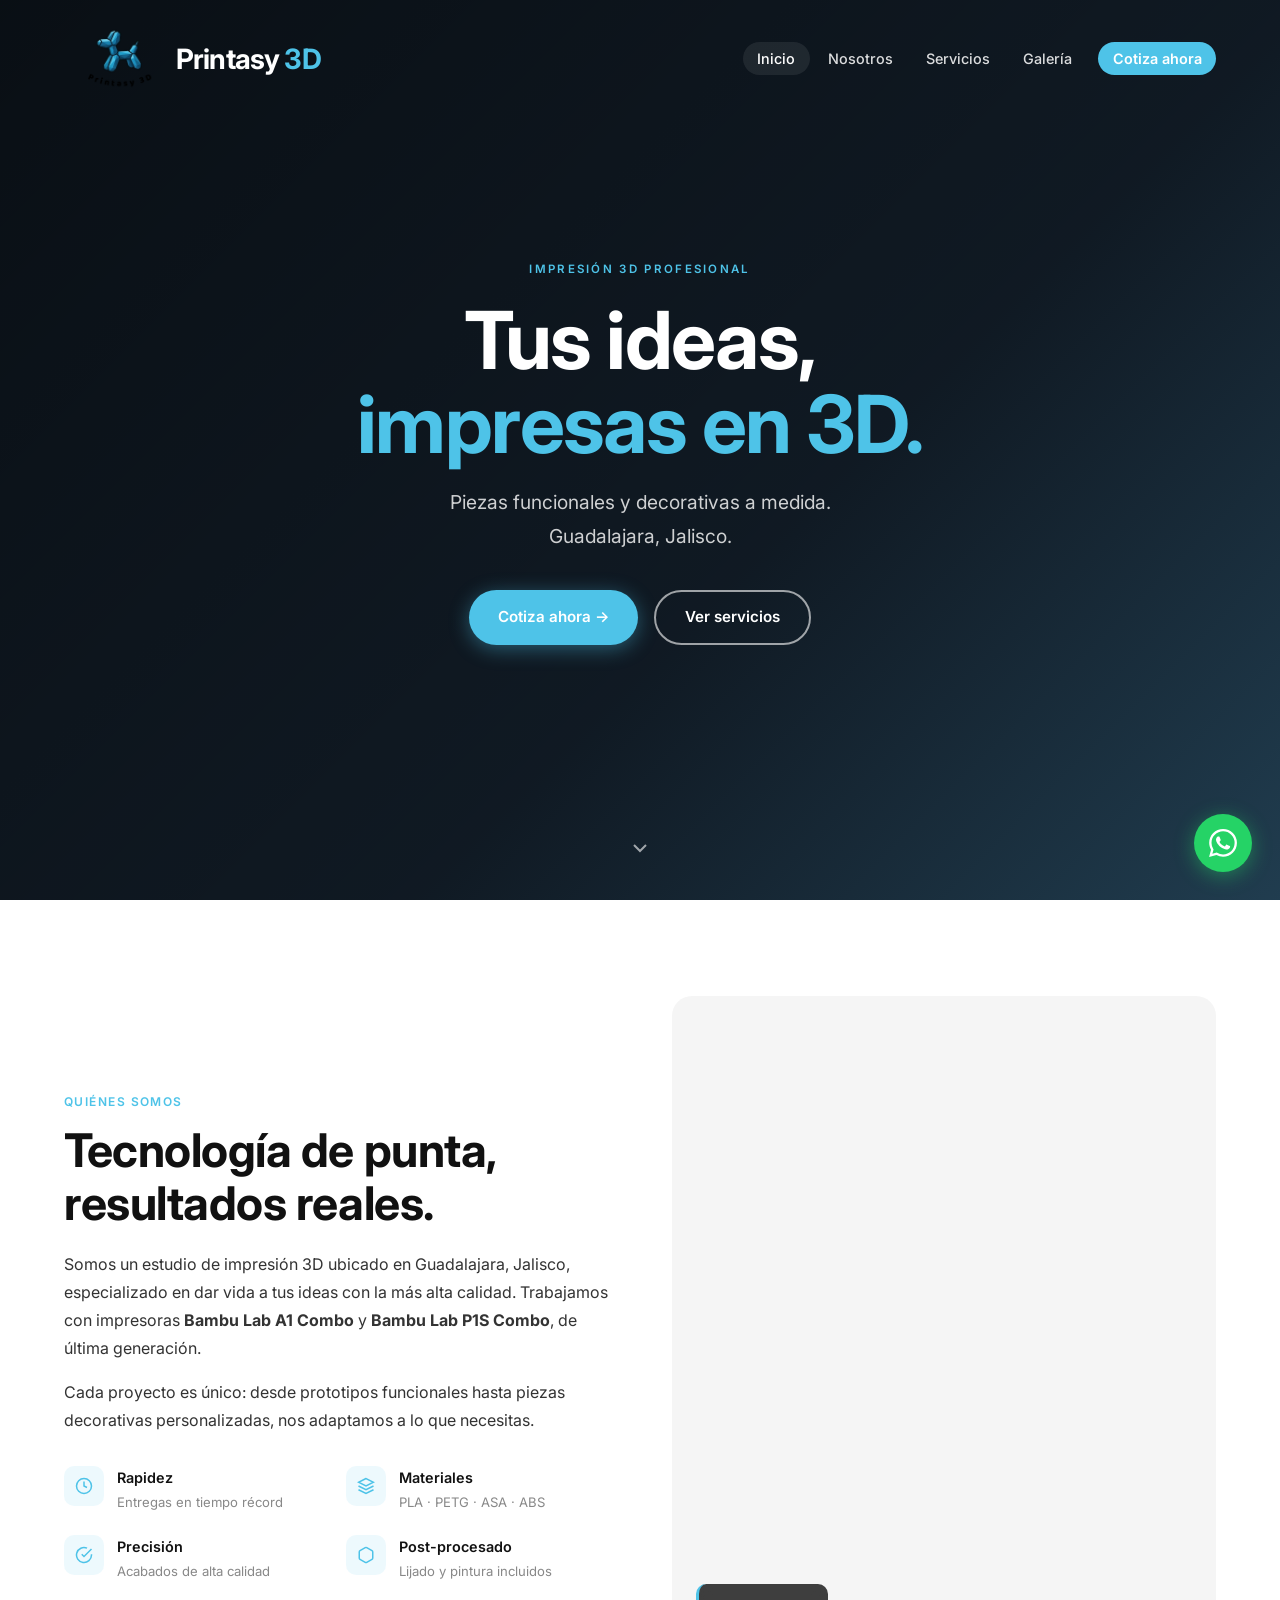
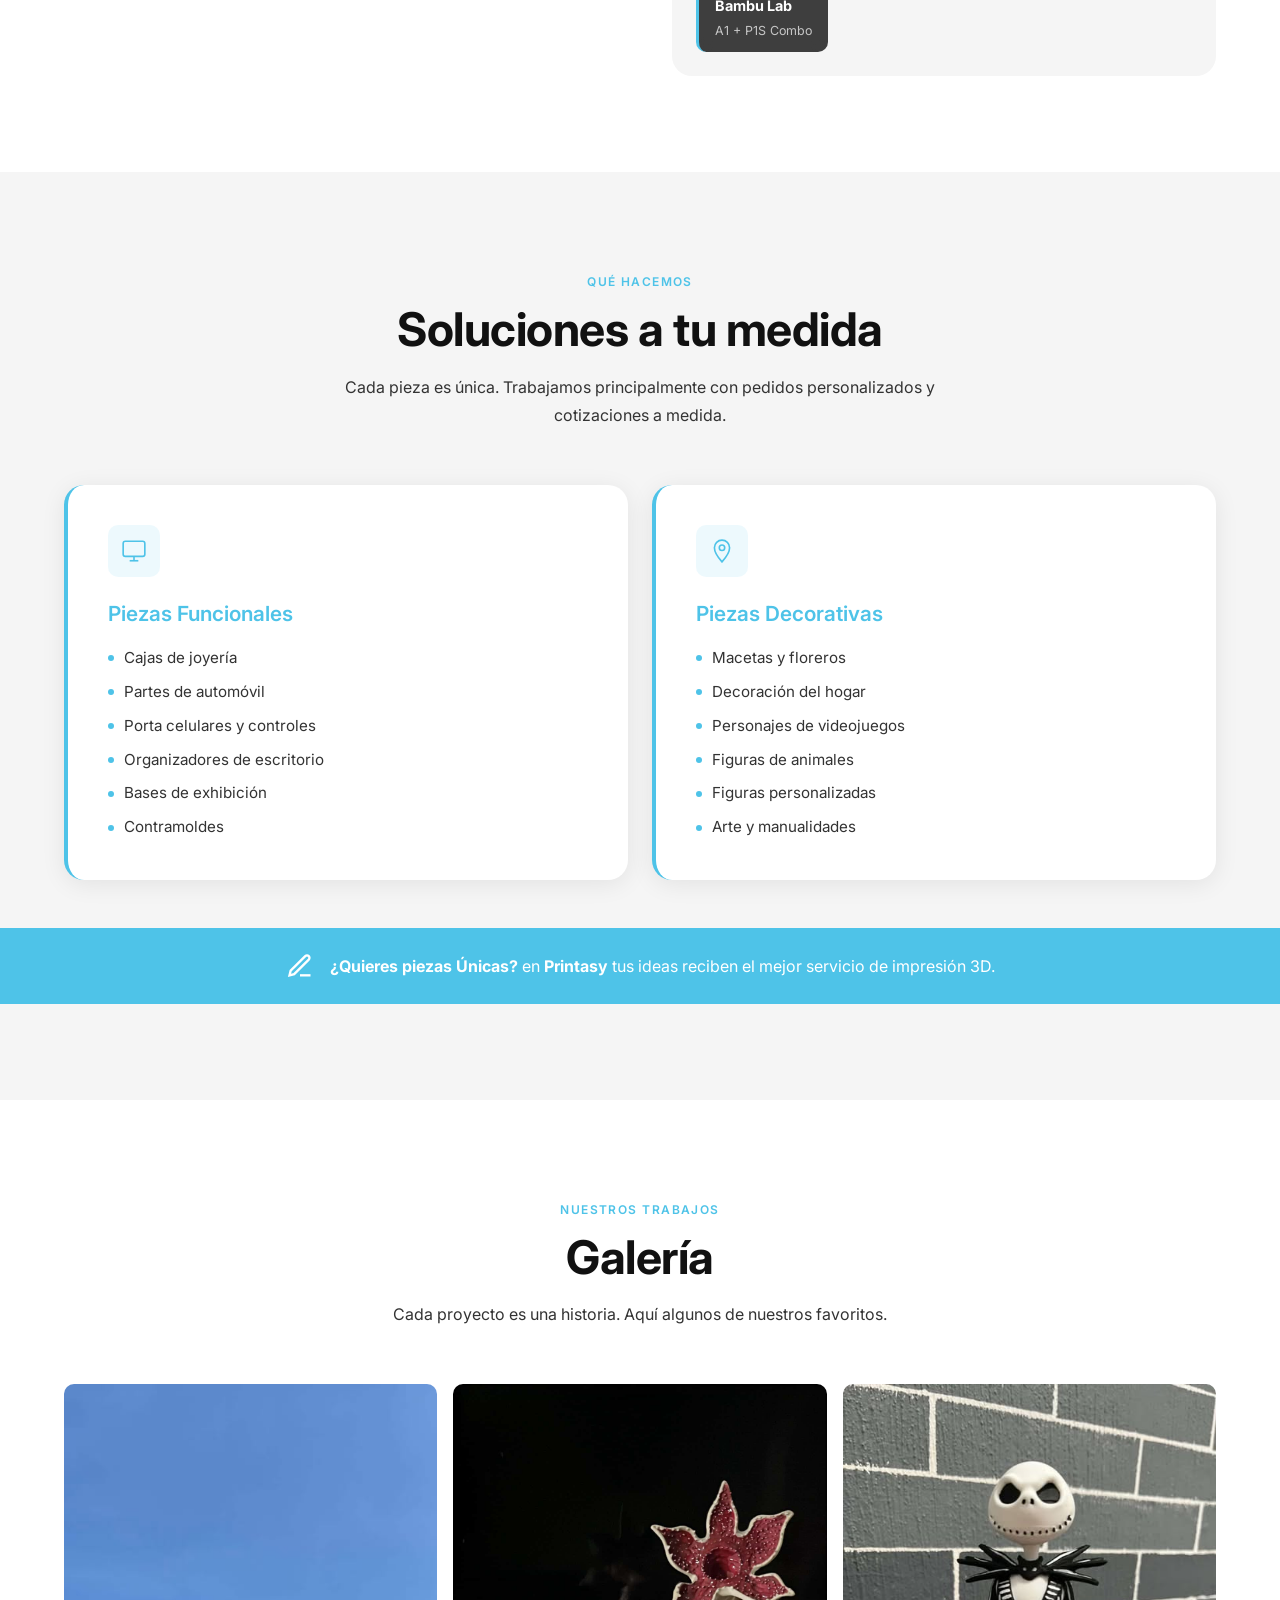
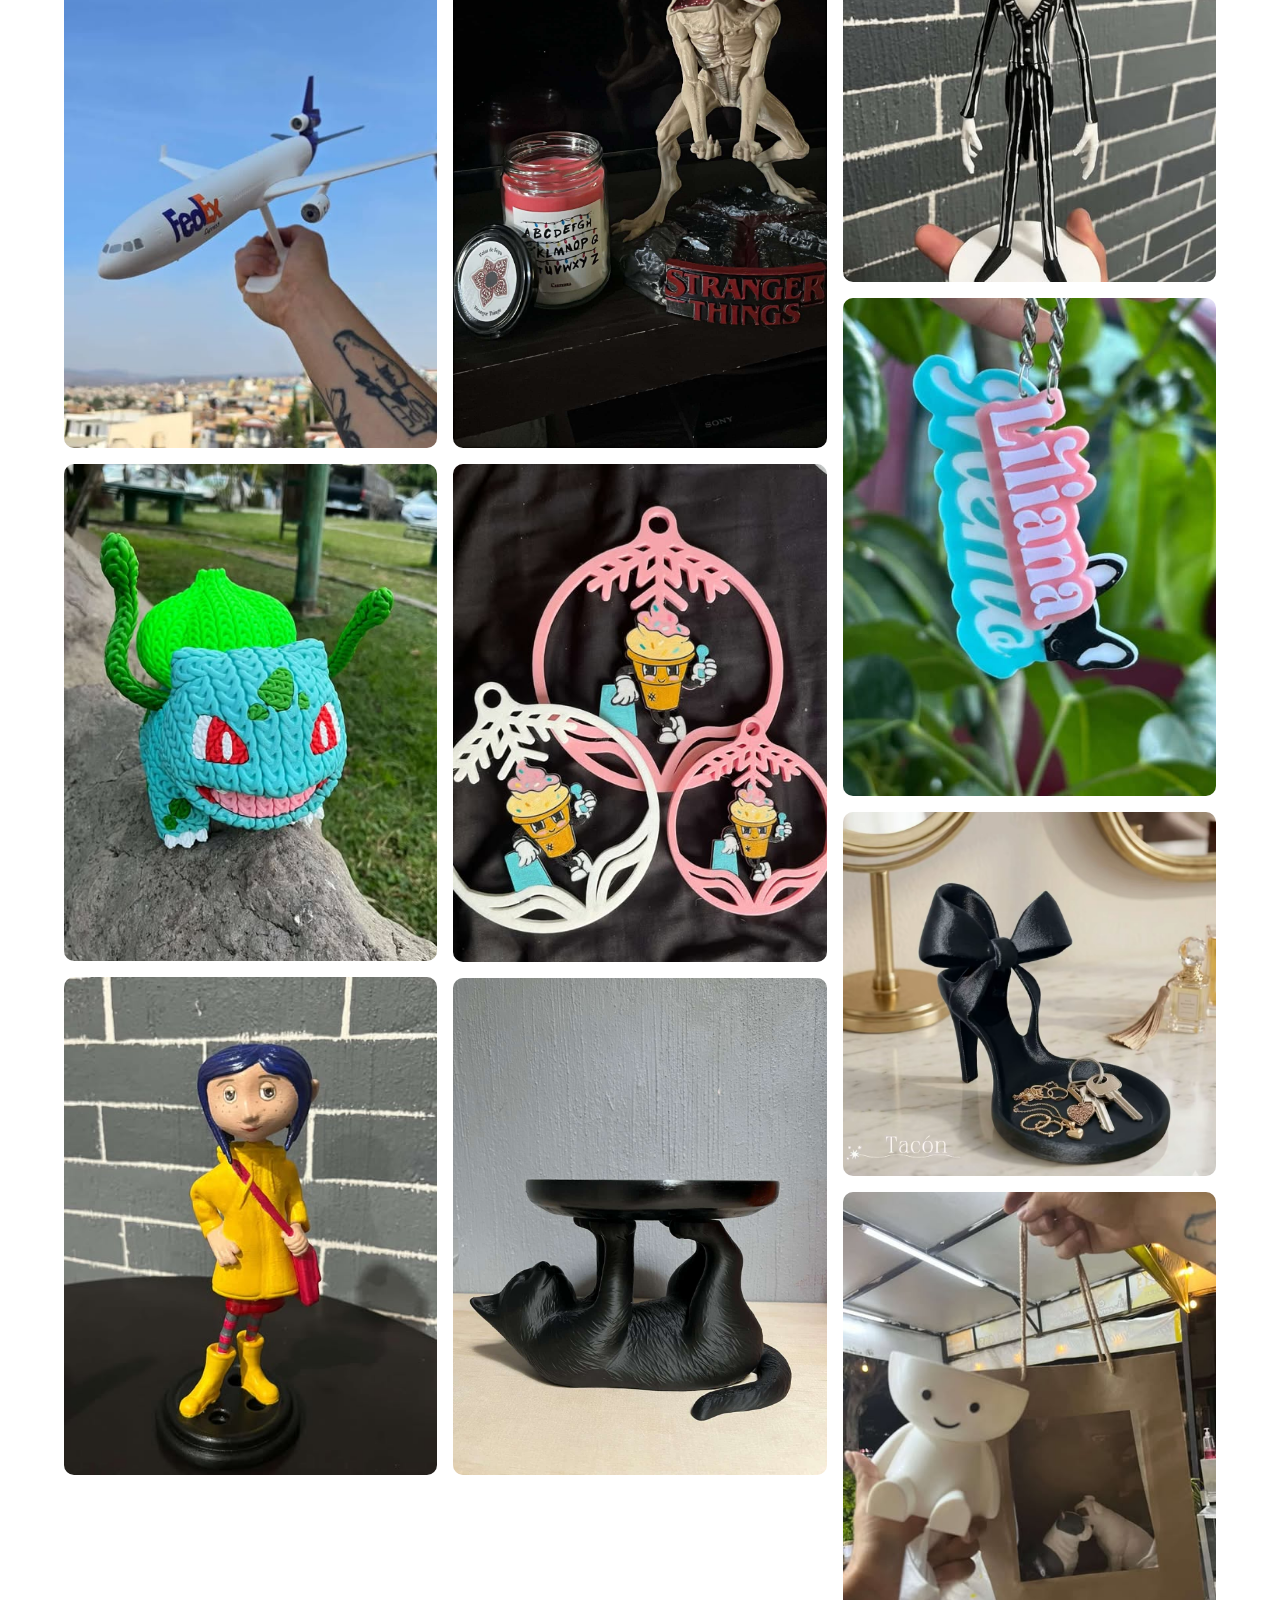
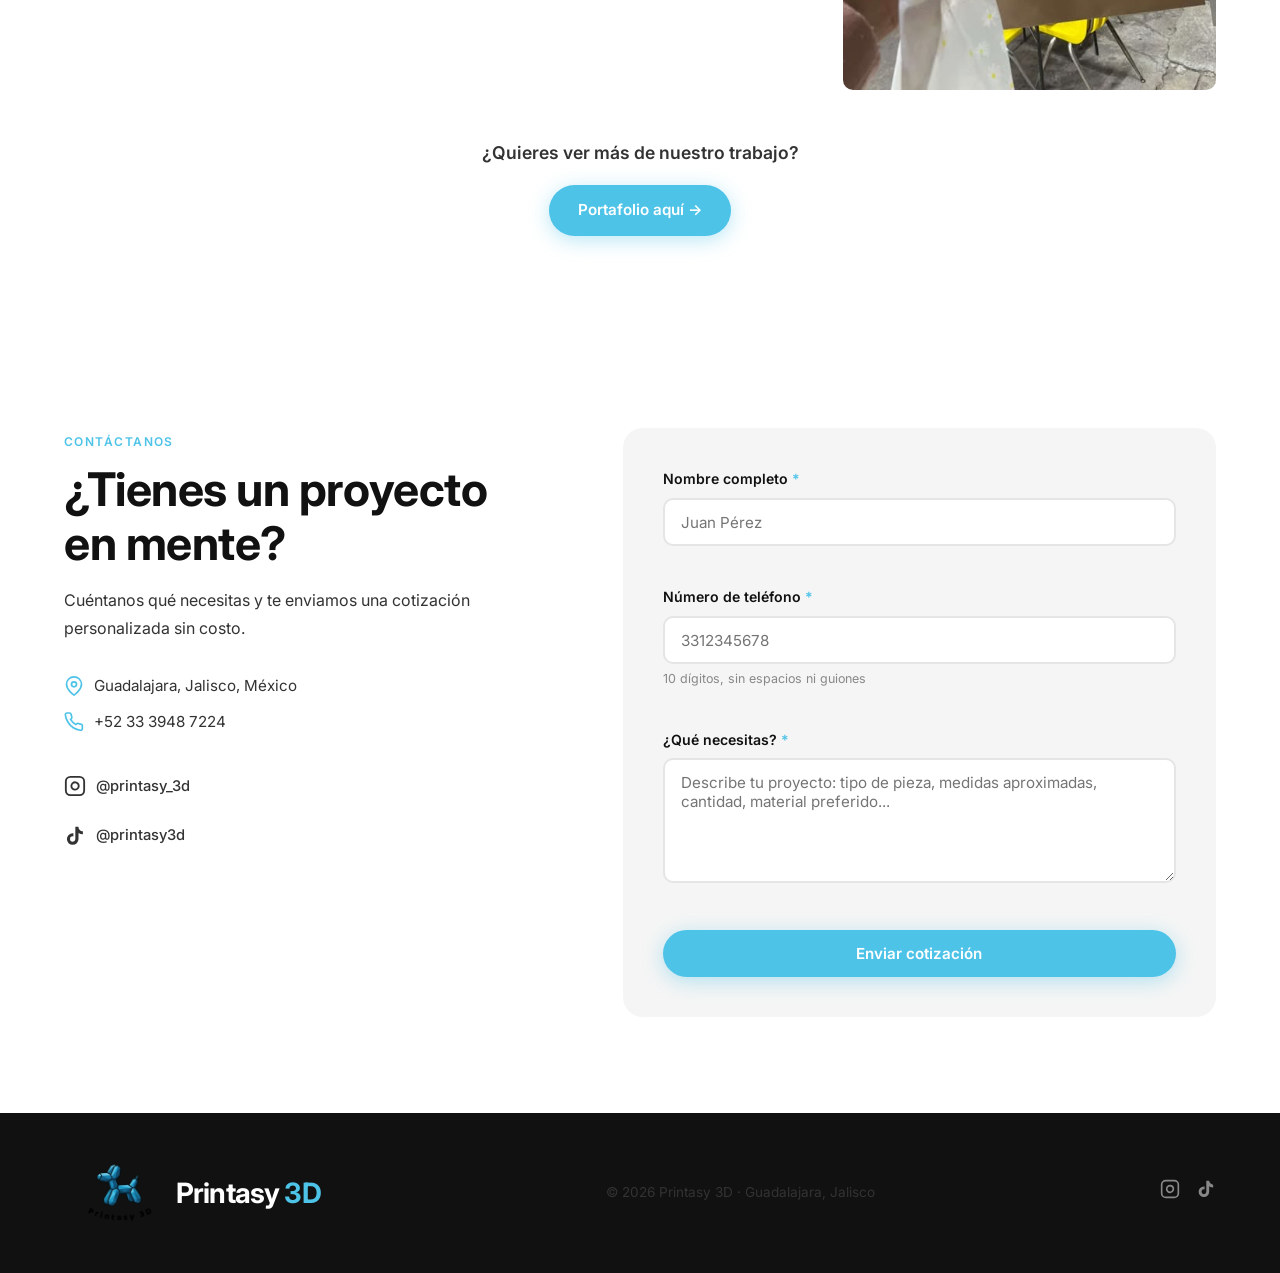
==== index.html @ 4a17cadf "favicon added" ====
<!DOCTYPE html>
<html lang="es">
<head>
  <meta charset="UTF-8">
  <meta name="viewport" content="width=device-width, initial-scale=1.0">
  <title>Printasy 3D | Impresión 3D en Guadalajara, Jalisco</title>
  <meta name="description" content="Servicio profesional de impresión 3D en Guadalajara, Jalisco. Piezas funcionales, decorativas y personalizadas. PLA, PETG, ASA, ABS. ¡Cotiza ahora!">
  <meta name="keywords" content="impresión 3D Guadalajara, impresoras 3D, PLA, PETG, piezas personalizadas, Jalisco, Bambu Lab">
  <meta name="robots" content="index, follow">
  <meta name="geo.region" content="MX-JAL">
  <meta name="geo.placename" content="Guadalajara, Jalisco">
  <link rel="icon" href="/images/faviconPrintasy.png" type="image/png">
  <link rel="canonical" href="https://www.printasy3d.com/">
  <link rel="alternate" hreflang="es-MX" href="https://www.printasy3d.com/">
  <meta property="og:title" content="Printasy 3D — Impresión 3D Guadalajara">
  <meta property="og:description" content="Servicio profesional de impresión 3D en Guadalajara. Piezas funcionales y decorativas a medida.">
  <meta property="og:type" content="website">
  <meta property="og:image" content="https://www.printasy3d.com/images/logoPrintasy.png">
  <meta property="og:image:width" content="512">
  <meta property="og:image:height" content="512">
  <meta property="og:url" content="https://www.printasy3d.com/">
  <meta property="og:locale" content="es_MX">
  <meta property="og:site_name" content="Printasy 3D">
  <meta name="twitter:card" content="summary_large_image">
  <meta name="twitter:title" content="Printasy 3D — Impresión 3D Guadalajara">
  <meta name="twitter:description" content="Servicio profesional de impresión 3D en Guadalajara. Piezas funcionales y decorativas a medida.">
  <meta name="twitter:image" content="https://www.printasy3d.com/images/logoPrintasy.png">
  <meta name="theme-color" content="#4ec3e8">
  <meta name="google-site-verification" content="0jd_Glk3VCKpg9y3BnyBruNtOGjsPo1f1Rxn95Z9E9U" />

  <link rel="preconnect" href="https://fonts.googleapis.com">
  <link rel="preconnect" href="https://fonts.gstatic.com" crossorigin>
  <link href="https://fonts.googleapis.com/css2?family=Inter:wght@400;600;700&display=swap" rel="stylesheet">

  <script src="https://cdn.jsdelivr.net/npm/@emailjs/browser@4/dist/email.min.js" defer></script>
  <link rel="stylesheet" href="css/styles.css">
</head>
<body>

  <!-- ===== NAVBAR ===== -->
  <nav class="navbar" id="navbar">
    <div class="nav-container">
      <a href="#inicio" class="nav-logo">
        <img src="images/logoPrintasy.png" alt="Printasy 3D" class="logo-img logo-brand">
        <span class="logo-fallback">Printasy<span class="logo-accent">&nbsp;3D</span></span>
      </a>
      <ul class="nav-links" id="navLinks">
        <li><a href="#inicio" class="nav-link">Inicio</a></li>
        <li><a href="#nosotros" class="nav-link">Nosotros</a></li>
        <li><a href="#servicios" class="nav-link">Servicios</a></li>
        <li><a href="#galeria" class="nav-link">Galería</a></li>
        <li><a href="#contacto" class="nav-link nav-cta">Cotiza ahora</a></li>
      </ul>
      <button class="hamburger" id="hamburger" aria-label="Abrir menú" aria-expanded="false">
        <span></span><span></span><span></span>
      </button>
    </div>
  </nav>
  <!-- Panel móvil fuera del nav para evitar el stacking context del backdrop-filter -->
  <div class="nav-mobile-panel" id="navMobilePanel">
    <button class="mobile-panel-close" id="mobilePanelClose" aria-label="Cerrar menú">
      <svg viewBox="0 0 24 24" fill="none" stroke="currentColor" stroke-width="2.5" width="26" height="26"><line x1="18" y1="6" x2="6" y2="18"/><line x1="6" y1="6" x2="18" y2="18"/></svg>
    </button>
    <ul>
      <li><a href="#inicio" class="nav-link">Inicio</a></li>
      <li><a href="#nosotros" class="nav-link">Nosotros</a></li>
      <li><a href="#servicios" class="nav-link">Servicios</a></li>
      <li><a href="#galeria" class="nav-link">Galería</a></li>
      <li><a href="#contacto" class="nav-link nav-cta">Cotiza ahora</a></li>
    </ul>
  </div>

  <!-- ===== HERO ===== -->
  <section id="inicio" class="hero">
    <div class="hero-bg">
      <video class="hero-video hero-video--desktop" src="images/background.mp4" autoplay muted loop playsinline preload="metadata"></video>
      <video class="hero-video hero-video--mobile" src="images/Celular.mp4" autoplay muted loop playsinline preload="metadata"></video>
    </div>
    <div class="hero-overlay"></div>
    <div class="hero-content">
      <span class="hero-label">Impresión 3D Profesional</span>
      <h1 class="hero-title">
        <span class="hero-line">Tus ideas,</span>
        <span class="hero-line hero-accent">impresas en 3D.</span>
      </h1>
      <p class="hero-subtitle">Piezas funcionales y decorativas a medida.<br>Guadalajara, Jalisco.</p>
      <div class="hero-actions">
        <a href="#contacto" class="btn btn-primary">Cotiza ahora →</a>
        <a href="#servicios" class="btn btn-outline">Ver servicios</a>
      </div>
    </div>
    <a href="#nosotros" class="hero-scroll" aria-label="Desplazar hacia abajo">
      <svg width="24" height="24" viewBox="0 0 24 24" fill="none" stroke="currentColor" stroke-width="2"><polyline points="6 9 12 15 18 9"></polyline></svg>
    </a>
  </section>

  <!-- ===== NOSOTROS ===== -->
  <section id="nosotros" class="about section">
    <div class="container">
      <div class="about-grid">
        <div class="about-text animate-on-scroll" data-direction="left">
          <span class="section-label">Quiénes somos</span>
          <h2>Tecnología de punta,<br>resultados reales.</h2>
          <p>Somos un estudio de impresión 3D ubicado en Guadalajara, Jalisco, especializado en dar vida a tus ideas con la más alta calidad. Trabajamos con impresoras <strong>Bambu Lab A1 Combo</strong> y <strong>Bambu Lab P1S Combo</strong>, de última generación.</p>
          <p>Cada proyecto es único: desde prototipos funcionales hasta piezas decorativas personalizadas, nos adaptamos a lo que necesitas.</p>
          <div class="about-features">
            <div class="feature-item animate-on-scroll" data-delay="100">
              <div class="feature-icon">
                <svg viewBox="0 0 24 24" fill="none" stroke="currentColor" stroke-width="2"><circle cx="12" cy="12" r="10"/><polyline points="12 6 12 12 16 14"/></svg>
              </div>
              <div>
                <strong>Rapidez</strong>
                <span>Entregas en tiempo récord</span>
              </div>
            </div>
            <div class="feature-item animate-on-scroll" data-delay="200">
              <div class="feature-icon">
                <svg viewBox="0 0 24 24" fill="none" stroke="currentColor" stroke-width="2"><path d="M12 2L2 7l10 5 10-5-10-5z"/><path d="M2 17l10 5 10-5"/><path d="M2 12l10 5 10-5"/></svg>
              </div>
              <div>
                <strong>Materiales</strong>
                <span>PLA · PETG · ASA · ABS</span>
              </div>
            </div>
            <div class="feature-item animate-on-scroll" data-delay="300">
              <div class="feature-icon">
                <svg viewBox="0 0 24 24" fill="none" stroke="currentColor" stroke-width="2"><path d="M22 11.08V12a10 10 0 1 1-5.93-9.14"/><polyline points="22 4 12 14.01 9 11.01"/></svg>
              </div>
              <div>
                <strong>Precisión</strong>
                <span>Acabados de alta calidad</span>
              </div>
            </div>
            <div class="feature-item animate-on-scroll" data-delay="400">
              <div class="feature-icon">
                <svg viewBox="0 0 24 24" fill="none" stroke="currentColor" stroke-width="2"><path d="M21 16V8a2 2 0 0 0-1-1.73l-7-4a2 2 0 0 0-2 0l-7 4A2 2 0 0 0 3 8v8a2 2 0 0 0 1 1.73l7 4a2 2 0 0 0 2 0l7-4A2 2 0 0 0 21 16z"/></svg>
              </div>
              <div>
                <strong>Post-procesado</strong>
                <span>Lijado y pintura incluidos</span>
              </div>
            </div>
          </div>
        </div>
        <div class="about-image animate-on-scroll" data-direction="right">
          <div class="about-img-wrapper">
            <video src="images/filamento.mp4" autoplay muted loop playsinline style="width:100%;height:100%;object-fit:cover;border-radius:inherit;display:block;"></video>
            <div class="about-img-badge">
              <strong>Bambu Lab</strong>
              <span>A1 + P1S Combo</span>
            </div>
          </div>
        </div>
      </div>
    </div>
  </section>

  <!-- ===== SERVICIOS ===== -->
  <section id="servicios" class="services section">
    <div class="container">
      <div class="section-header animate-on-scroll">
        <span class="section-label">Qué hacemos</span>
        <h2>Soluciones a tu medida</h2>
        <p>Cada pieza es única. Trabajamos principalmente con pedidos personalizados y cotizaciones a medida.</p>
      </div>
      <div class="services-grid">
        <div class="service-card animate-on-scroll" data-delay="0">
          <div class="service-card-icon">
            <svg viewBox="0 0 24 24" fill="none" stroke="currentColor" stroke-width="1.5"><rect x="2" y="3" width="20" height="14" rx="2"/><path d="M8 21h8"/><path d="M12 17v4"/></svg>
          </div>
          <h3>Piezas Funcionales</h3>
          <ul class="service-list">
            <li>Cajas de joyería</li>
            <li>Partes de automóvil</li>
            <li>Porta celulares y controles</li>
            <li>Organizadores de escritorio</li>
            <li>Bases de exhibición</li>
            <li>Contramoldes</li>
          </ul>
        </div>
        <div class="service-card animate-on-scroll" data-delay="150">
          <div class="service-card-icon">
            <svg viewBox="0 0 24 24" fill="none" stroke="currentColor" stroke-width="1.5"><path d="M12 2a7 7 0 0 1 7 7c0 5.25-7 13-7 13S5 14.25 5 9a7 7 0 0 1 7-7z"/><circle cx="12" cy="9" r="2.5"/></svg>
          </div>
          <h3>Piezas Decorativas</h3>
          <ul class="service-list">
            <li>Macetas y floreros</li>
            <li>Decoración del hogar</li>
            <li>Personajes de videojuegos</li>
            <li>Figuras de animales</li>
            <li>Figuras personalizadas</li>
            <li>Arte y manualidades</li>
          </ul>
        </div>
      </div>
    </div>
    <div class="services-banner animate-on-scroll">
      <div class="container">
        <svg viewBox="0 0 24 24" fill="none" stroke="currentColor" stroke-width="2" width="28" height="28"><path d="M12 20h9"/><path d="M16.5 3.5a2.121 2.121 0 0 1 3 3L7 19l-4 1 1-4L16.5 3.5z"/></svg>
        <p><strong>¿Quieres piezas Únicas?</strong> en <strong>Printasy </strong>tus ideas reciben el mejor servicio de impresión 3D.</p>
      </div>
    </div>
  </section>

  <!-- ===== GALERÍA ===== -->
  <section id="galeria" class="gallery section">
    <div class="container">
      <div class="section-header animate-on-scroll">
        <span class="section-label">Nuestros trabajos</span>
        <h2>Galería</h2>
        <p>Cada proyecto es una historia. Aquí algunos de nuestros favoritos.</p>
      </div>
      <div class="gallery-grid">
        <figure class="gallery-item animate-on-scroll" data-delay="0" data-label="Avión decorativo">
          <img src="images/avion.jpg" alt="Avión decorativo impreso en 3D" loading="lazy" onerror="this.parentElement.classList.add('img-placeholder')">
          <div class="gallery-overlay"><span>Avión decorativo</span></div>
        </figure>
        <figure class="gallery-item animate-on-scroll" data-delay="100" data-label="Bulbasaur coleccionable">
          <img src="images/bulbasaur.jpg" alt="Bulbasaur coleccionable impreso en 3D" loading="lazy" onerror="this.parentElement.classList.add('img-placeholder')">
          <div class="gallery-overlay"><span>Bulbasaur coleccionable</span></div>
        </figure>
        <figure class="gallery-item animate-on-scroll" data-delay="200" data-label="Coraline figura">
          <img src="images/coraline.jpg" alt="Figura de Coraline impresa en 3D" loading="lazy" onerror="this.parentElement.classList.add('img-placeholder')">
          <div class="gallery-overlay"><span>Coraline figura</span></div>
        </figure>
        <figure class="gallery-item animate-on-scroll" data-delay="300" data-label="Demogorgon figura">
          <img src="images/demogorgon.jpg" alt="Demogorgon impreso en 3D" loading="lazy" onerror="this.parentElement.classList.add('img-placeholder')">
          <div class="gallery-overlay"><span>Demogorgon figura</span></div>
        </figure>
        <figure class="gallery-item animate-on-scroll" data-delay="400" data-label="Esferas decorativas">
          <img src="images/esferas.jpg" alt="Esferas decorativas impresas en 3D" loading="lazy" onerror="this.parentElement.classList.add('img-placeholder')">
          <div class="gallery-overlay"><span>Esferas decorativas</span></div>
        </figure>
        <figure class="gallery-item animate-on-scroll" data-delay="500" data-label="Gato decorativo">
          <img src="images/gato.jpg" alt="Gato decorativo impreso en 3D" loading="lazy" onerror="this.parentElement.classList.add('img-placeholder')">
          <div class="gallery-overlay"><span>Gato decorativo</span></div>
        </figure>
        <figure class="gallery-item animate-on-scroll" data-delay="600" data-label="Jack Skellington">
          <img src="images/jack.jpg" alt="Jack Skellington impreso en 3D" loading="lazy" onerror="this.parentElement.classList.add('img-placeholder')">
          <div class="gallery-overlay"><span>Jack Skellington</span></div>
        </figure>
        <figure class="gallery-item animate-on-scroll" data-delay="700" data-label="Llaveros personalizados">
          <img src="images/llaveros.jpg" alt="Llaveros personalizados impresos en 3D" loading="lazy" onerror="this.parentElement.classList.add('img-placeholder')">
          <div class="gallery-overlay"><span>Llaveros personalizados</span></div>
        </figure>
        <figure class="gallery-item animate-on-scroll" data-delay="800" data-label="Tacón de moda">
          <img src="images/tacon.png" alt="Tacón impreso en 3D" loading="lazy" onerror="this.parentElement.classList.add('img-placeholder')">
          <div class="gallery-overlay"><span>Tacón de moda</span></div>
        </figure>
        <figure class="gallery-item animate-on-scroll" data-delay="900" data-label="Entrega personalizada">
          <img src="images/entrega.jpg" alt="Entrega de pieza personalizada" loading="lazy" onerror="this.parentElement.classList.add('img-placeholder')">
          <div class="gallery-overlay"><span>Entrega personalizada</span></div>
        </figure>
      </div>
      <div class="gallery-cta animate-on-scroll">
        <p class="gallery-cta-text">¿Quieres ver más de nuestro trabajo?</p>
        <a href="portfolio.html" class="btn btn-primary">Portafolio aquí →</a>
      </div>
    </div>
  </section>

  <!-- ===== LIGHTBOX ===== -->
  <div class="lightbox" id="lightbox" role="dialog" aria-modal="true" aria-label="Imagen ampliada">
    <button class="lightbox-close" id="lightboxClose" aria-label="Cerrar">
      <svg viewBox="0 0 24 24" fill="none" stroke="currentColor" stroke-width="2" width="28" height="28"><line x1="18" y1="6" x2="6" y2="18"/><line x1="6" y1="6" x2="18" y2="18"/></svg>
    </button>
    <img src="" alt="" id="lightboxImg" class="lightbox-img">
    <p class="lightbox-caption" id="lightboxCaption"></p>
  </div>

  <!-- ===== CONTACTO ===== -->
  <section id="contacto" class="contact section">
    <div class="container">
      <div class="contact-grid">
        <div class="contact-info animate-on-scroll" data-direction="left">
          <span class="section-label">Contáctanos</span>
          <h2>¿Tienes un proyecto<br>en mente?</h2>
          <p>Cuéntanos qué necesitas y te enviamos una cotización personalizada sin costo.</p>
          <div class="contact-details">
            <div class="contact-item">
              <svg viewBox="0 0 24 24" fill="none" stroke="currentColor" stroke-width="2" width="20" height="20"><path d="M21 10c0 7-9 13-9 13s-9-6-9-13a9 9 0 0 1 18 0z"/><circle cx="12" cy="10" r="3"/></svg>
              <span>Guadalajara, Jalisco, México</span>
            </div>
            <div class="contact-item">
              <svg viewBox="0 0 24 24" fill="none" stroke="currentColor" stroke-width="2" width="20" height="20"><path d="M22 16.92v3a2 2 0 0 1-2.18 2 19.79 19.79 0 0 1-8.63-3.07A19.5 19.5 0 0 1 4.69 12 19.79 19.79 0 0 1 1.61 3.41 2 2 0 0 1 3.6 1.22h3a2 2 0 0 1 2 1.72c.127.96.361 1.903.7 2.81a2 2 0 0 1-.45 2.11L7.91 8.8a16 16 0 0 0 6.29 6.29l.96-.87a2 2 0 0 1 2.11-.45c.907.339 1.85.573 2.81.7A2 2 0 0 1 22 16.92z"/></svg>
              <a href="https://wa.me/523339487224" target="_blank" rel="noopener">+52 33 3948 7224</a>
            </div>
          </div>
          <div class="social-links">
            <a href="https://instagram.com/printasy_3d" target="_blank" rel="noopener" class="social-link" aria-label="Instagram">
              <svg viewBox="0 0 24 24" fill="none" stroke="currentColor" stroke-width="2" width="22" height="22"><rect x="2" y="2" width="20" height="20" rx="5" ry="5"/><path d="M16 11.37A4 4 0 1 1 12.63 8 4 4 0 0 1 16 11.37z"/><line x1="17.5" y1="6.5" x2="17.51" y2="6.5"/></svg>
              <span>@printasy_3d</span>
            </a>
            <a href="https://tiktok.com/@printasy3d" target="_blank" rel="noopener" class="social-link" aria-label="TikTok">
              <svg viewBox="0 0 24 24" fill="currentColor" width="22" height="22"><path d="M19.59 6.69a4.83 4.83 0 0 1-3.77-4.25V2h-3.45v13.67a2.89 2.89 0 0 1-2.88 2.5 2.89 2.89 0 0 1-2.89-2.89 2.89 2.89 0 0 1 2.89-2.89c.28 0 .54.04.79.1V9.01a6.32 6.32 0 0 0-.79-.05 6.34 6.34 0 0 0-6.34 6.34 6.34 6.34 0 0 0 6.34 6.34 6.34 6.34 0 0 0 6.33-6.34V8.69a8.18 8.18 0 0 0 4.78 1.52V6.75a4.86 4.86 0 0 1-1.01-.06z"/></svg>
              <span>@printasy3d</span>
            </a>
          </div>
        </div>
        <div class="contact-form-wrapper animate-on-scroll" data-direction="right">
          <form class="contact-form" id="contactForm" novalidate>
            <div class="form-group">
              <label for="name">Nombre completo <span class="required">*</span></label>
              <input type="text" id="name" name="from_name" placeholder="Juan Pérez" required autocomplete="name">
              <span class="field-error" id="nameError"></span>
            </div>
            <div class="form-group">
              <label for="phone">Número de teléfono <span class="required">*</span></label>
              <input type="tel" id="phone" name="phone" placeholder="3312345678" required autocomplete="tel" maxlength="15">
              <span class="field-hint">10 dígitos, sin espacios ni guiones</span>
              <span class="field-error" id="phoneError"></span>
            </div>
            <div class="form-group">
              <label for="message">¿Qué necesitas? <span class="required">*</span></label>
              <textarea id="message" name="message" placeholder="Describe tu proyecto: tipo de pieza, medidas aproximadas, cantidad, material preferido..." required rows="5" minlength="20"></textarea>
              <span class="field-error" id="messageError"></span>
            </div>
            <button type="submit" class="btn btn-primary btn-full" id="submitBtn">
              <span class="btn-text">Enviar cotización</span>
              <span class="btn-spinner" aria-hidden="true"></span>
            </button>
          </form>
          <div class="form-success" id="formSuccess" style="display:none">
            <div class="success-icon">
              <svg viewBox="0 0 24 24" fill="none" stroke="currentColor" stroke-width="2" width="48" height="48"><circle cx="12" cy="12" r="10"/><polyline points="8 12 11 15 16 9"/></svg>
            </div>
            <h3>¡Mensaje enviado!</h3>
            <p>Gracias por contactarnos. Te responderemos a la brevedad posible.</p>
          </div>
        </div>
      </div>
    </div>
    <div class="toast" id="toast" role="alert" aria-live="polite"></div>
  </section>

  <!-- ===== FOOTER ===== -->
  <footer class="footer">
    <div class="container">
      <div class="footer-inner">
        <a href="#inicio" class="nav-logo footer-logo">
            <img src="images/logoPrintasy.png" alt="Printasy 3D" class="logo-img logo-brand">
          <span class="logo-fallback">Printasy<span class="logo-accent">&nbsp;3D</span></span>
        </a>
        <p class="footer-copy">© 2026 Printasy 3D · Guadalajara, Jalisco</p>
        <div class="footer-social">
          <a href="https://instagram.com/printasy_3d" target="_blank" rel="noopener" aria-label="Instagram Printasy 3D">
            <svg viewBox="0 0 24 24" fill="none" stroke="currentColor" stroke-width="2" width="20" height="20"><rect x="2" y="2" width="20" height="20" rx="5" ry="5"/><path d="M16 11.37A4 4 0 1 1 12.63 8 4 4 0 0 1 16 11.37z"/><line x1="17.5" y1="6.5" x2="17.51" y2="6.5"/></svg>
          </a>
          <a href="https://tiktok.com/@printasy3d" target="_blank" rel="noopener" aria-label="TikTok Printasy 3D">
            <svg viewBox="0 0 24 24" fill="currentColor" width="20" height="20"><path d="M19.59 6.69a4.83 4.83 0 0 1-3.77-4.25V2h-3.45v13.67a2.89 2.89 0 0 1-2.88 2.5 2.89 2.89 0 0 1-2.89-2.89 2.89 2.89 0 0 1 2.89-2.89c.28 0 .54.04.79.1V9.01a6.32 6.32 0 0 0-.79-.05 6.34 6.34 0 0 0-6.34 6.34 6.34 6.34 0 0 0 6.34 6.34 6.34 6.34 0 0 0 6.33-6.34V8.69a8.18 8.18 0 0 0 4.78 1.52V6.75a4.86 4.86 0 0 1-1.01-.06z"/></svg>
          </a>
        </div>
      </div>
    </div>
  </footer>

  <!-- ===== WHATSAPP FLOTANTE ===== -->
  <a href="https://wa.me/523339487224?text=Hola%2C%20me%20interesa%20cotizar%20una%20impresi%C3%B3n%203D"
     class="whatsapp-btn" id="whatsappBtn" target="_blank" rel="noopener" aria-label="Escríbenos por WhatsApp">
    <span class="whatsapp-tooltip">¡Escríbenos!</span>
    <span class="whatsapp-pulse"></span>
    <svg viewBox="0 0 24 24" fill="currentColor" width="28" height="28" aria-hidden="true">
      <path d="M17.472 14.382c-.297-.149-1.758-.867-2.03-.967-.273-.099-.471-.148-.67.15-.197.297-.767.966-.94 1.164-.173.199-.347.223-.644.075-.297-.15-1.255-.463-2.39-1.475-.883-.788-1.48-1.761-1.653-2.059-.173-.297-.018-.458.13-.606.134-.133.298-.347.446-.52.149-.174.198-.298.298-.497.099-.198.05-.371-.025-.52-.075-.149-.669-1.612-.916-2.207-.242-.579-.487-.5-.669-.51-.173-.008-.371-.01-.57-.01-.198 0-.52.074-.792.372-.272.297-1.04 1.016-1.04 2.479 0 1.462 1.065 2.875 1.213 3.074.149.198 2.096 3.2 5.077 4.487.709.306 1.262.489 1.694.625.712.227 1.36.195 1.871.118.571-.085 1.758-.719 2.006-1.413.248-.694.248-1.289.173-1.413-.074-.124-.272-.198-.57-.347m-5.421 7.403h-.004a9.87 9.87 0 0 1-5.031-1.378l-.361-.214-3.741.982.998-3.648-.235-.374a9.86 9.86 0 0 1-1.51-5.26c.001-5.45 4.436-9.884 9.888-9.884 2.64 0 5.122 1.03 6.988 2.898a9.825 9.825 0 0 1 2.893 6.994c-.003 5.45-4.437 9.884-9.885 9.884m8.413-18.297A11.815 11.815 0 0 0 12.05 0C5.495 0 .16 5.335.157 11.892c0 2.096.547 4.142 1.588 5.945L.057 24l6.305-1.654a11.882 11.882 0 0 0 5.683 1.448h.005c6.554 0 11.89-5.335 11.893-11.893a11.821 11.821 0 0 0-3.48-8.413z"/>
    </svg>
  </a>

  <script src="js/config.js"></script>
  <script src="js/main.js" defer></script>

  <script type="application/ld+json">
  {
    "@context": "https://schema.org",
    "@type": "LocalBusiness",
    "name": "Printasy 3D",
    "description": "Servicio profesional de impresión 3D en Guadalajara, Jalisco. Piezas funcionales, decorativas y personalizadas en PLA, PETG, ASA y ABS.",
    "url": "https://www.printasy3d.com/",
    "logo": "https://www.printasy3d.com/images/logoPrintasy.png",
    "image": "https://www.printasy3d.com/images/logoPrintasy.png",
    "telephone": "+523339487224",
    "address": {
      "@type": "PostalAddress",
      "addressLocality": "Guadalajara",
      "addressRegion": "Jalisco",
      "addressCountry": "MX"
    },
    "geo": {
      "@type": "GeoCoordinates",
      "latitude": "20.6597",
      "longitude": "-103.3496"
    },
    "sameAs": [
      "https://instagram.com/printasy_3d",
      "https://tiktok.com/@printasy3d"
    ],
    "priceRange": "$$",
    "hasOfferCatalog": {
      "@type": "OfferCatalog",
      "name": "Servicios de Impresión 3D",
      "itemListElement": [
        {
          "@type": "Offer",
          "itemOffered": {
            "@type": "Service",
            "name": "Piezas Funcionales",
            "description": "Cajas de joyería, partes de automóvil, porta celulares, organizadores de escritorio, bases de exhibición y contramoldes."
          }
        },
        {
          "@type": "Offer",
          "itemOffered": {
            "@type": "Service",
            "name": "Piezas Decorativas",
            "description": "Macetas, decoración del hogar, figuras de videojuegos, figuras de animales y arte personalizado."
          }
        }
      ]
    }
  }
  </script>
</body>
</html>
---- css/styles.css ----
/* ===========================
   VARIABLES & RESET
   =========================== */
:root {
  --color-primary: #4ec3e8;
  --color-primary-dark: #2ea8d0;
  --color-black: #111111;
  --color-white: #ffffff;
  --color-gray-light: #f5f5f5;
  --color-gray-mid: #888888;
  --color-gray-dark: #333333;
  --font: 'Inter', system-ui, -apple-system, sans-serif;
  --radius: 10px;
  --radius-lg: 20px;
  --shadow: 0 4px 24px rgba(0, 0, 0, 0.08);
  --shadow-md: 0 8px 40px rgba(0, 0, 0, 0.12);
  --transition: 0.3s ease;
  --container-max: 1200px;
}

*, *::before, *::after { box-sizing: border-box; margin: 0; padding: 0; }

html { scroll-behavior: smooth; font-size: 16px; }

body {
  font-family: var(--font);
  color: var(--color-black);
  background: var(--color-white);
  line-height: 1.6;
  overflow-x: hidden;
}

img { max-width: 100%; height: auto; display: block; }
a { text-decoration: none; color: inherit; }
ul { list-style: none; }
button { cursor: pointer; border: none; background: none; font-family: inherit; }


/* ===========================
   TYPOGRAPHY
   =========================== */
h1 { font-size: clamp(2.4rem, 5vw + 1rem, 5.5rem); font-weight: 700; line-height: 1.05; letter-spacing: -0.02em; }
h2 { font-size: clamp(1.8rem, 3vw + 0.5rem, 3rem); font-weight: 700; line-height: 1.15; letter-spacing: -0.01em; }
h3 { font-size: 1.3rem; font-weight: 600; }
p { color: var(--color-gray-dark); line-height: 1.75; }

.section-label {
  display: inline-block;
  font-size: 0.75rem;
  font-weight: 600;
  letter-spacing: 0.12em;
  text-transform: uppercase;
  color: var(--color-primary);
  margin-bottom: 0.75rem;
}

.section-header {
  text-align: center;
  max-width: 600px;
  margin: 0 auto 3.5rem;
}
.section-header p { margin-top: 1rem; }


/* ===========================
   UTILITIES
   =========================== */
.container {
  width: 100%;
  max-width: var(--container-max);
  margin: 0 auto;
  padding: 0 1.5rem;
}

.section { padding: 6rem 0; }

.btn {
  display: inline-flex;
  align-items: center;
  gap: 0.4rem;
  padding: 0.85rem 1.8rem;
  border-radius: 50px;
  font-weight: 600;
  font-size: 0.95rem;
  transition: transform var(--transition), box-shadow var(--transition), background var(--transition), color var(--transition);
  cursor: pointer;
  white-space: nowrap;
}
.btn:hover { transform: translateY(-2px); }
.btn:active { transform: translateY(0); }

.btn-primary {
  background: var(--color-primary);
  color: var(--color-white);
  box-shadow: 0 4px 20px rgba(78, 195, 232, 0.4);
}
.btn-primary:hover {
  background: var(--color-primary-dark);
  box-shadow: 0 6px 28px rgba(78, 195, 232, 0.55);
}

.btn-outline {
  background: transparent;
  color: var(--color-white);
  border: 2px solid rgba(255, 255, 255, 0.6);
}
.btn-outline:hover {
  background: rgba(255, 255, 255, 0.1);
  border-color: var(--color-white);
}

.btn-full { width: 100%; justify-content: center; }



/* ===========================
   SCROLL ANIMATIONS
   =========================== */
.animate-on-scroll {
  opacity: 0;
  transform: translateY(36px);
  transition: opacity 0.65s ease, transform 0.65s ease;
}
.animate-on-scroll[data-direction="left"] { transform: translateX(-40px); }
.animate-on-scroll[data-direction="right"] { transform: translateX(40px); }

.animate-on-scroll.is-visible {
  opacity: 1;
  transform: translate(0, 0);
}


/* ===========================
   NAVBAR
   =========================== */
.navbar {
  position: fixed;
  top: 0;
  left: 0;
  right: 0;
  z-index: 1000;
  padding: 1.2rem 0;
  transition: background var(--transition), padding var(--transition), box-shadow var(--transition);
}
.navbar.scrolled {
  background: rgba(10, 10, 10, 0.93);
  backdrop-filter: blur(12px);
  -webkit-backdrop-filter: blur(12px);
  padding: 0.8rem 0;
  box-shadow: 0 2px 20px rgba(0, 0, 0, 0.3);
}

.nav-container {
  max-width: var(--container-max);
  margin: 0 auto;
  padding: 0 1.5rem;
  display: flex;
  align-items: center;
  justify-content: space-between;
}

.nav-logo {
  display: flex;
  align-items: center;
  gap: 0.5rem;
}
.logo-img { height: 80px; width: auto; }

@media (min-width: 900px) {
  .logo-brand {
    transform: scale(1.45);
    transform-origin: left center;
    margin-right: 1.5rem;
  }
}
.logo-fallback {
  display: inline-flex;
  align-items: center;
  font-size: 1.75rem;
  font-weight: 700;
  color: var(--color-white);
  letter-spacing: -0.03em;
  line-height: 1;
}
.logo-fallback .logo-accent { color: var(--color-primary); }

.nav-links {
  display: flex;
  align-items: center;
  gap: 0.25rem;
}
.nav-link {
  color: rgba(255, 255, 255, 0.85);
  font-size: 0.9rem;
  font-weight: 500;
  padding: 0.5rem 0.9rem;
  border-radius: 50px;
  transition: color var(--transition), background var(--transition);
}
.nav-link:hover,
.nav-link.active {
  color: var(--color-white);
  background: rgba(255, 255, 255, 0.08);
}
.nav-link.nav-cta {
  background: var(--color-primary);
  color: var(--color-white);
  margin-left: 0.5rem;
  font-weight: 600;
}
.nav-link.nav-cta:hover { background: var(--color-primary-dark); }

.hamburger {
  display: none;
  flex-direction: column;
  gap: 5px;
  padding: 8px;
  z-index: 1100;
}
.hamburger span {
  display: block;
  width: 24px;
  height: 2px;
  background: var(--color-white);
  border-radius: 2px;
  transition: transform var(--transition), opacity var(--transition);
}
.hamburger.open span:nth-child(1) { transform: translateY(7px) rotate(45deg); }
.hamburger.open span:nth-child(2) { opacity: 0; }
.hamburger.open span:nth-child(3) { transform: translateY(-7px) rotate(-45deg); }


/* ===========================
   HERO
   =========================== */
.hero {
  position: relative;
  height: 100vh;
  height: 100svh;
  min-height: 600px;
  display: flex;
  align-items: center;
  justify-content: center;
  overflow: hidden;
}

.hero-bg {
  position: absolute;
  inset: 0;
  background-size: cover;
  background-position: center;
  background-color: #1a2a3a;
  transition: transform 8s ease;
  overflow: hidden;
}
.hero-video {
  width: 100%;
  height: 100%;
  object-fit: cover;
  object-position: center;
  display: block;
}
.hero-video--mobile { display: none; }

@media (max-width: 767px) {
  .hero-video--desktop { display: none; }
  .hero-video--mobile { display: block; }
}


.hero-overlay {
  position: absolute;
  inset: 0;
  background: linear-gradient(135deg, rgba(0,0,0,0.65) 0%, rgba(0,0,0,0.4) 60%, rgba(78,195,232,0.12) 100%);
}

.hero-content {
  position: relative;
  z-index: 2;
  text-align: center;
  padding: 0 1.5rem;
  max-width: 860px;
}

.hero-label {
  display: inline-block;
  font-size: 0.72rem;
  font-weight: 600;
  letter-spacing: 0.2em;
  text-transform: uppercase;
  color: var(--color-primary);
  margin-bottom: 1.25rem;
  animation: fadeUp 0.7s ease 0.2s both;
}

.hero-title { color: var(--color-white); margin-bottom: 1.25rem; }

.hero-line {
  display: block;
  animation: fadeUp 0.8s ease both;
}
.hero-line:nth-child(1) { animation-delay: 0.35s; }
.hero-line:nth-child(2) { animation-delay: 0.5s; }
.hero-accent { color: var(--color-primary); }

.hero-subtitle {
  color: rgba(255, 255, 255, 0.8);
  font-size: clamp(1rem, 2vw, 1.2rem);
  margin-bottom: 2.25rem;
  animation: fadeUp 0.8s ease 0.65s both;
}

.hero-actions {
  display: flex;
  gap: 1rem;
  justify-content: center;
  flex-wrap: wrap;
  animation: fadeUp 0.8s ease 0.8s both;
}

.hero-scroll {
  position: absolute;
  bottom: 2rem;
  left: 50%;
  transform: translateX(-50%);
  color: rgba(255, 255, 255, 0.6);
  z-index: 2;
  animation: bounce 2s infinite 1.5s;
  transition: color var(--transition);
}
.hero-scroll:hover { color: var(--color-white); }

@keyframes fadeUp {
  from { opacity: 0; transform: translateY(24px); }
  to   { opacity: 1; transform: translateY(0); }
}
@keyframes bounce {
  0%, 100% { transform: translateX(-50%) translateY(0); }
  50%       { transform: translateX(-50%) translateY(8px); }
}


/* ===========================
   ABOUT / NOSOTROS
   =========================== */
.about-grid {
  display: grid;
  grid-template-columns: 1fr 1fr;
  gap: 4rem;
  align-items: center;
}

.about-text h2 { margin-bottom: 1.25rem; }
.about-text p { margin-bottom: 1rem; }

.about-features {
  display: grid;
  grid-template-columns: 1fr 1fr;
  gap: 1.25rem;
  margin-top: 2rem;
}

.feature-item {
  display: flex;
  align-items: flex-start;
  gap: 0.8rem;
}
.feature-icon {
  flex-shrink: 0;
  width: 40px;
  height: 40px;
  background: rgba(78, 195, 232, 0.1);
  border-radius: 10px;
  display: flex;
  align-items: center;
  justify-content: center;
}
.feature-icon svg { width: 18px; height: 18px; stroke: var(--color-primary); }
.feature-item strong { display: block; font-weight: 600; font-size: 0.9rem; }
.feature-item span { font-size: 0.82rem; color: var(--color-gray-mid); }

.about-img-wrapper {
  position: relative;
  border-radius: var(--radius-lg);
  overflow: hidden;
  aspect-ratio: 4/5;
  background: var(--color-gray-light);
}

.about-img-badge {
  position: absolute;
  bottom: 1.5rem;
  left: 1.5rem;
  background: rgba(0, 0, 0, 0.75);
  backdrop-filter: blur(8px);
  color: var(--color-white);
  padding: 0.6rem 1rem;
  border-radius: var(--radius);
  border-left: 3px solid var(--color-primary);
}
.about-img-badge strong { display: block; font-size: 0.9rem; }
.about-img-badge span { font-size: 0.78rem; color: rgba(255,255,255,0.7); }


/* ===========================
   SERVICES
   =========================== */
.services { background: var(--color-gray-light); }

.services-grid {
  display: grid;
  grid-template-columns: 1fr 1fr;
  gap: 1.5rem;
}

.service-card {
  background: var(--color-white);
  border-radius: var(--radius-lg);
  padding: 2.5rem;
  box-shadow: var(--shadow);
  border-left: 4px solid var(--color-primary);
  transition: transform var(--transition), box-shadow var(--transition);
}
.service-card:hover {
  transform: translateY(-6px);
  box-shadow: var(--shadow-md);
}

.service-card-icon {
  width: 52px;
  height: 52px;
  background: rgba(78, 195, 232, 0.1);
  border-radius: var(--radius);
  display: flex;
  align-items: center;
  justify-content: center;
  margin-bottom: 1.25rem;
}
.service-card-icon svg { width: 26px; height: 26px; stroke: var(--color-primary); }

.service-card h3 {
  color: var(--color-primary);
  margin-bottom: 1rem;
}

.service-list { display: flex; flex-direction: column; gap: 0.6rem; }
.service-list li {
  display: flex;
  align-items: center;
  gap: 0.6rem;
  font-size: 0.95rem;
  color: var(--color-gray-dark);
}
.service-list li::before {
  content: '';
  width: 6px;
  height: 6px;
  border-radius: 50%;
  background: var(--color-primary);
  flex-shrink: 0;
}

.services-banner {
  background: var(--color-primary);
  margin-top: 3rem;
  padding: 1.5rem 0;
}
.services-banner .container {
  display: flex;
  align-items: center;
  justify-content: center;
  gap: 1rem;
  text-align: center;
}
.services-banner svg { stroke: var(--color-white); flex-shrink: 0; }
.services-banner p {
  color: var(--color-white);
  font-size: 1rem;
  margin: 0;
}
.services-banner strong { font-weight: 700; }


/* ===========================
   GALLERY
   =========================== */
.gallery-grid {
  columns: 3;
  column-gap: 1rem;
}

.gallery-item {
  break-inside: avoid;
  margin-bottom: 1rem;
  border-radius: var(--radius);
  overflow: hidden;
  position: relative;
  cursor: pointer;
  background: var(--color-gray-light);
  min-height: 200px;
}

.gallery-item img {
  width: 100%;
  height: auto;
  display: block;
  transition: transform 0.45s ease;
}
.gallery-item:hover img { transform: scale(1.04); }

.gallery-overlay {
  position: absolute;
  inset: 0;
  background: linear-gradient(to top, rgba(0,0,0,0.65) 0%, transparent 50%);
  opacity: 0;
  transition: opacity var(--transition);
  display: flex;
  align-items: flex-end;
  padding: 1rem;
}
.gallery-item:hover .gallery-overlay { opacity: 1; }
.gallery-overlay span {
  color: var(--color-white);
  font-size: 0.88rem;
  font-weight: 600;
}

.gallery-item.img-placeholder {
  background: var(--color-gray-light);
  min-height: 240px;
  display: flex;
  align-items: center;
  justify-content: center;
  flex-direction: column;
  gap: 0.5rem;
  border: 2px dashed #ddd;
}
.gallery-item.img-placeholder img { display: none; }
.gallery-item.img-placeholder::before {
  content: '📷';
  font-size: 2rem;
}
.gallery-item.img-placeholder::after {
  content: 'Tu foto aquí';
  color: var(--color-gray-mid);
  font-size: 0.85rem;
  font-weight: 500;
}

.gallery-cta {
  text-align: center;
  margin-top: 3rem;
  display: flex;
  flex-direction: column;
  align-items: center;
  gap: 1rem;
}
.gallery-cta-text {
  font-size: 1.1rem;
  font-weight: 600;
  color: var(--color-gray-dark);
  margin: 0;
}


/* ===========================
   LIGHTBOX
   =========================== */
.lightbox {
  position: fixed;
  inset: 0;
  background: rgba(0, 0, 0, 0.92);
  z-index: 9000;
  display: flex;
  align-items: center;
  justify-content: center;
  flex-direction: column;
  gap: 1rem;
  opacity: 0;
  pointer-events: none;
  transition: opacity 0.3s ease;
  padding: 1rem;
}
.lightbox.open {
  opacity: 1;
  pointer-events: all;
}

.lightbox-img {
  max-width: 90vw;
  max-height: 80vh;
  object-fit: contain;
  border-radius: var(--radius);
  transform: scale(0.92);
  transition: transform 0.35s ease;
}
.lightbox.open .lightbox-img { transform: scale(1); }

.lightbox-caption {
  color: rgba(255,255,255,0.75);
  font-size: 0.9rem;
}

.lightbox-close {
  position: absolute;
  top: 1.5rem;
  right: 1.5rem;
  color: rgba(255,255,255,0.7);
  padding: 0.5rem;
  border-radius: 50%;
  transition: color var(--transition), background var(--transition);
}
.lightbox-close:hover { color: var(--color-white); background: rgba(255,255,255,0.1); }


/* ===========================
   CONTACT
   =========================== */
.contact-grid {
  display: grid;
  grid-template-columns: 1fr 1.2fr;
  gap: 4rem;
  align-items: start;
}

.contact-info h2 { margin-bottom: 1rem; }
.contact-info > p { margin-bottom: 2rem; }

.contact-details {
  display: flex;
  flex-direction: column;
  gap: 0.75rem;
  margin-bottom: 2rem;
}
.contact-item {
  display: flex;
  align-items: center;
  gap: 0.6rem;
  font-size: 0.95rem;
  color: var(--color-gray-dark);
}
.contact-item svg { stroke: var(--color-primary); flex-shrink: 0; }
.contact-item a:hover { color: var(--color-primary); }

.social-links { display: flex; flex-direction: column; gap: 0.6rem; }
.social-link {
  display: inline-flex;
  align-items: center;
  gap: 0.6rem;
  color: var(--color-gray-dark);
  font-size: 0.92rem;
  font-weight: 500;
  padding: 0.5rem 0;
  transition: color var(--transition);
}
.social-link:hover { color: var(--color-primary); }

/* Form */
.contact-form-wrapper {
  background: var(--color-gray-light);
  border-radius: var(--radius-lg);
  padding: 2.5rem;
}

.form-group {
  margin-bottom: 1.4rem;
}
.form-group label {
  display: block;
  font-size: 0.88rem;
  font-weight: 600;
  margin-bottom: 0.45rem;
  color: var(--color-black);
}
.required { color: var(--color-primary); }

.form-group input,
.form-group textarea {
  width: 100%;
  padding: 0.8rem 1rem;
  border: 2px solid #e5e5e5;
  border-radius: var(--radius);
  font-family: var(--font);
  font-size: 0.95rem;
  color: var(--color-black);
  background: var(--color-white);
  transition: border-color var(--transition), box-shadow var(--transition);
  resize: vertical;
  outline: none;
}
.form-group input:focus,
.form-group textarea:focus {
  border-color: var(--color-primary);
  box-shadow: 0 0 0 3px rgba(78, 195, 232, 0.15);
}
.form-group input.error,
.form-group textarea.error { border-color: #e53e3e; }

.field-hint {
  display: block;
  font-size: 0.78rem;
  color: var(--color-gray-mid);
  margin-top: 0.3rem;
}
.field-error {
  display: block;
  font-size: 0.78rem;
  color: #e53e3e;
  margin-top: 0.3rem;
  min-height: 1em;
}

/* Submit button states */
.btn-spinner {
  display: none;
  width: 18px;
  height: 18px;
  border: 2px solid rgba(255,255,255,0.4);
  border-top-color: var(--color-white);
  border-radius: 50%;
  animation: spin 0.7s linear infinite;
}
.btn.loading .btn-text { display: none; }
.btn.loading .btn-spinner { display: block; }
.btn:disabled { opacity: 0.7; cursor: not-allowed; transform: none; }

@keyframes spin { to { transform: rotate(360deg); } }

/* Success card */
.form-success {
  text-align: center;
  padding: 3rem 1rem;
}
.success-icon { margin-bottom: 1rem; }
.success-icon svg { stroke: var(--color-primary); margin: 0 auto; }
.form-success h3 { margin-bottom: 0.5rem; }

/* Toast */
.toast {
  position: fixed;
  bottom: 5rem;
  left: 50%;
  transform: translateX(-50%) translateY(20px);
  background: #e53e3e;
  color: var(--color-white);
  padding: 0.85rem 1.5rem;
  border-radius: 50px;
  font-size: 0.9rem;
  font-weight: 500;
  opacity: 0;
  pointer-events: none;
  transition: opacity 0.3s ease, transform 0.3s ease;
  z-index: 9999;
  white-space: nowrap;
  max-width: 90vw;
  text-align: center;
}
.toast.show {
  opacity: 1;
  transform: translateX(-50%) translateY(0);
}


/* ===========================
   FOOTER
   =========================== */
.footer {
  background: var(--color-black);
  padding: 2.5rem 0;
  color: rgba(255, 255, 255, 0.6);
}

.footer-inner {
  display: flex;
  align-items: center;
  justify-content: space-between;
  flex-wrap: wrap;
  gap: 1rem;
}

.footer-logo .logo-fallback { color: var(--color-white); }
.footer-copy { font-size: 0.85rem; }

.footer-social {
  display: flex;
  gap: 1rem;
}
.footer-social a {
  color: rgba(255, 255, 255, 0.5);
  transition: color var(--transition);
}
.footer-social a:hover { color: var(--color-primary); }


/* ===========================
   WHATSAPP BUTTON
   =========================== */
.whatsapp-btn {
  position: fixed;
  bottom: 1.75rem;
  right: 1.75rem;
  width: 58px;
  height: 58px;
  background: #25D366;
  border-radius: 50%;
  display: flex;
  align-items: center;
  justify-content: center;
  color: var(--color-white);
  z-index: 9500;
  box-shadow: 0 4px 20px rgba(37, 211, 102, 0.45);
  transition: transform var(--transition), box-shadow var(--transition);
  opacity: 0;
  transform: translateY(30px) scale(0.8);
}
.whatsapp-btn.visible {
  animation: waBounceIn 0.6s cubic-bezier(0.34, 1.56, 0.64, 1) forwards;
}
.whatsapp-btn:hover {
  transform: scale(1.1) translateY(-2px);
  box-shadow: 0 8px 30px rgba(37, 211, 102, 0.55);
}

.whatsapp-pulse {
  position: absolute;
  inset: 0;
  border-radius: 50%;
  animation: waPulse 2.5s ease-out infinite 2s;
}

.whatsapp-tooltip {
  position: absolute;
  right: 110%;
  background: var(--color-black);
  color: var(--color-white);
  font-size: 0.8rem;
  font-weight: 600;
  padding: 0.4rem 0.8rem;
  border-radius: 50px;
  white-space: nowrap;
  pointer-events: none;
  opacity: 0;
  transform: translateX(6px);
  transition: opacity 0.2s ease, transform 0.2s ease;
}
.whatsapp-btn:hover .whatsapp-tooltip {
  opacity: 1;
  transform: translateX(0);
}

@keyframes waBounceIn {
  0%   { opacity: 0; transform: translateY(30px) scale(0.8); }
  60%  { opacity: 1; transform: translateY(-8px) scale(1.08); }
  80%  { transform: translateY(4px) scale(0.97); }
  100% { opacity: 1; transform: translateY(0) scale(1); }
}
@keyframes waPulse {
  0%   { box-shadow: 0 0 0 0 rgba(37, 211, 102, 0.5); }
  70%  { box-shadow: 0 0 0 18px rgba(37, 211, 102, 0); }
  100% { box-shadow: 0 0 0 0 rgba(37, 211, 102, 0); }
}


/* ===========================
   RESPONSIVE — TABLET 600px+
   =========================== */
/* Panel móvil — fuera del navbar para evitar problemas con backdrop-filter */
.nav-mobile-panel {
  display: none;
  position: fixed;
  top: 0;
  right: 0;
  bottom: 0;
  width: min(80vw, 320px);
  background: #111111;
  flex-direction: column;
  align-items: flex-start;
  padding: 5rem 2rem 2rem;
  gap: 0;
  transform: translateX(100%);
  transition: transform 0.35s cubic-bezier(0.4, 0, 0.2, 1);
  z-index: 1100;
}
.nav-mobile-panel.open { transform: translateX(0); }
.nav-mobile-panel ul { list-style: none; display: flex; flex-direction: column; gap: 0.6rem; width: 100%; }
.nav-mobile-panel .nav-link { width: 100%; padding: 0.9rem 1rem; font-size: 1.05rem; border-radius: var(--radius); display: block; }
.nav-mobile-panel .nav-link.nav-cta { margin-left: 0; margin-top: 0.5rem; text-align: center; display: block; }

.mobile-panel-close {
  position: absolute;
  top: 1rem;
  right: 1.25rem;
  color: rgba(255,255,255,0.7);
  padding: 0.5rem;
  border-radius: 50%;
  transition: color var(--transition), background var(--transition);
}
.mobile-panel-close:hover { color: var(--color-white); background: rgba(255,255,255,0.1); }

@media (max-width: 899px) {
  /* Navbar mobile */
  .hamburger { display: flex; }
  .nav-links { display: none; }
  .nav-mobile-panel { display: flex; }

  /* About */
  .about-grid { grid-template-columns: 1fr; gap: 2.5rem; }
  .about-features { grid-template-columns: 1fr 1fr; }

  /* Services */
  .services-grid { grid-template-columns: 1fr; }

  /* Gallery */
  .gallery-grid { columns: 2; }

  /* Contact */
  .contact-grid { grid-template-columns: 1fr; gap: 2.5rem; }
}

@media (max-width: 599px) {
  .section { padding: 4rem 0; }

  .hero-actions { flex-direction: column; align-items: center; }
  .about-features { grid-template-columns: 1fr; }
  .gallery-grid { columns: 1; }

  .footer-inner { flex-direction: column; text-align: center; }
  .footer-social { justify-content: center; }

  .services-banner .container { flex-direction: column; }
}

/* ===========================
   LARGE SCREENS 1400px+
   =========================== */
@media (min-width: 1400px) {
  :root { --container-max: 1280px; }
  h1 { font-size: 6rem; }
  .section { padding: 8rem 0; }
}
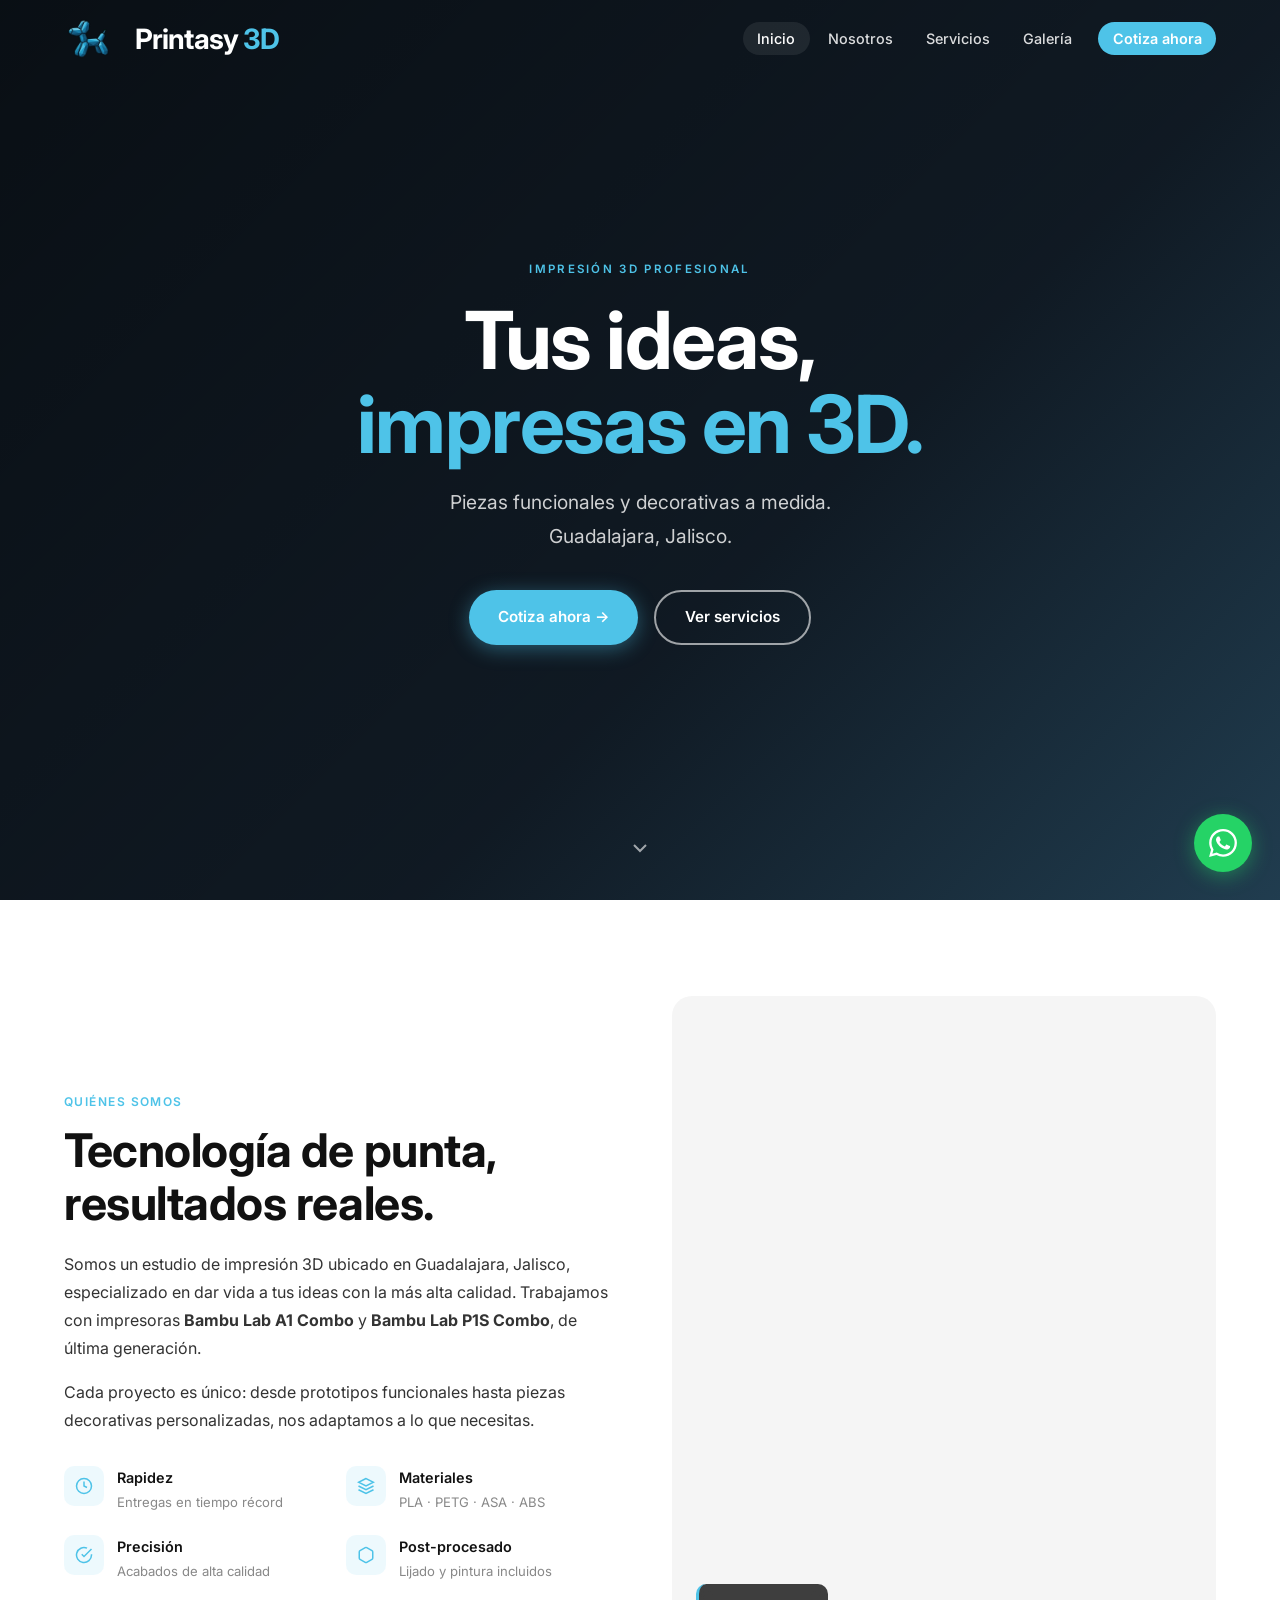
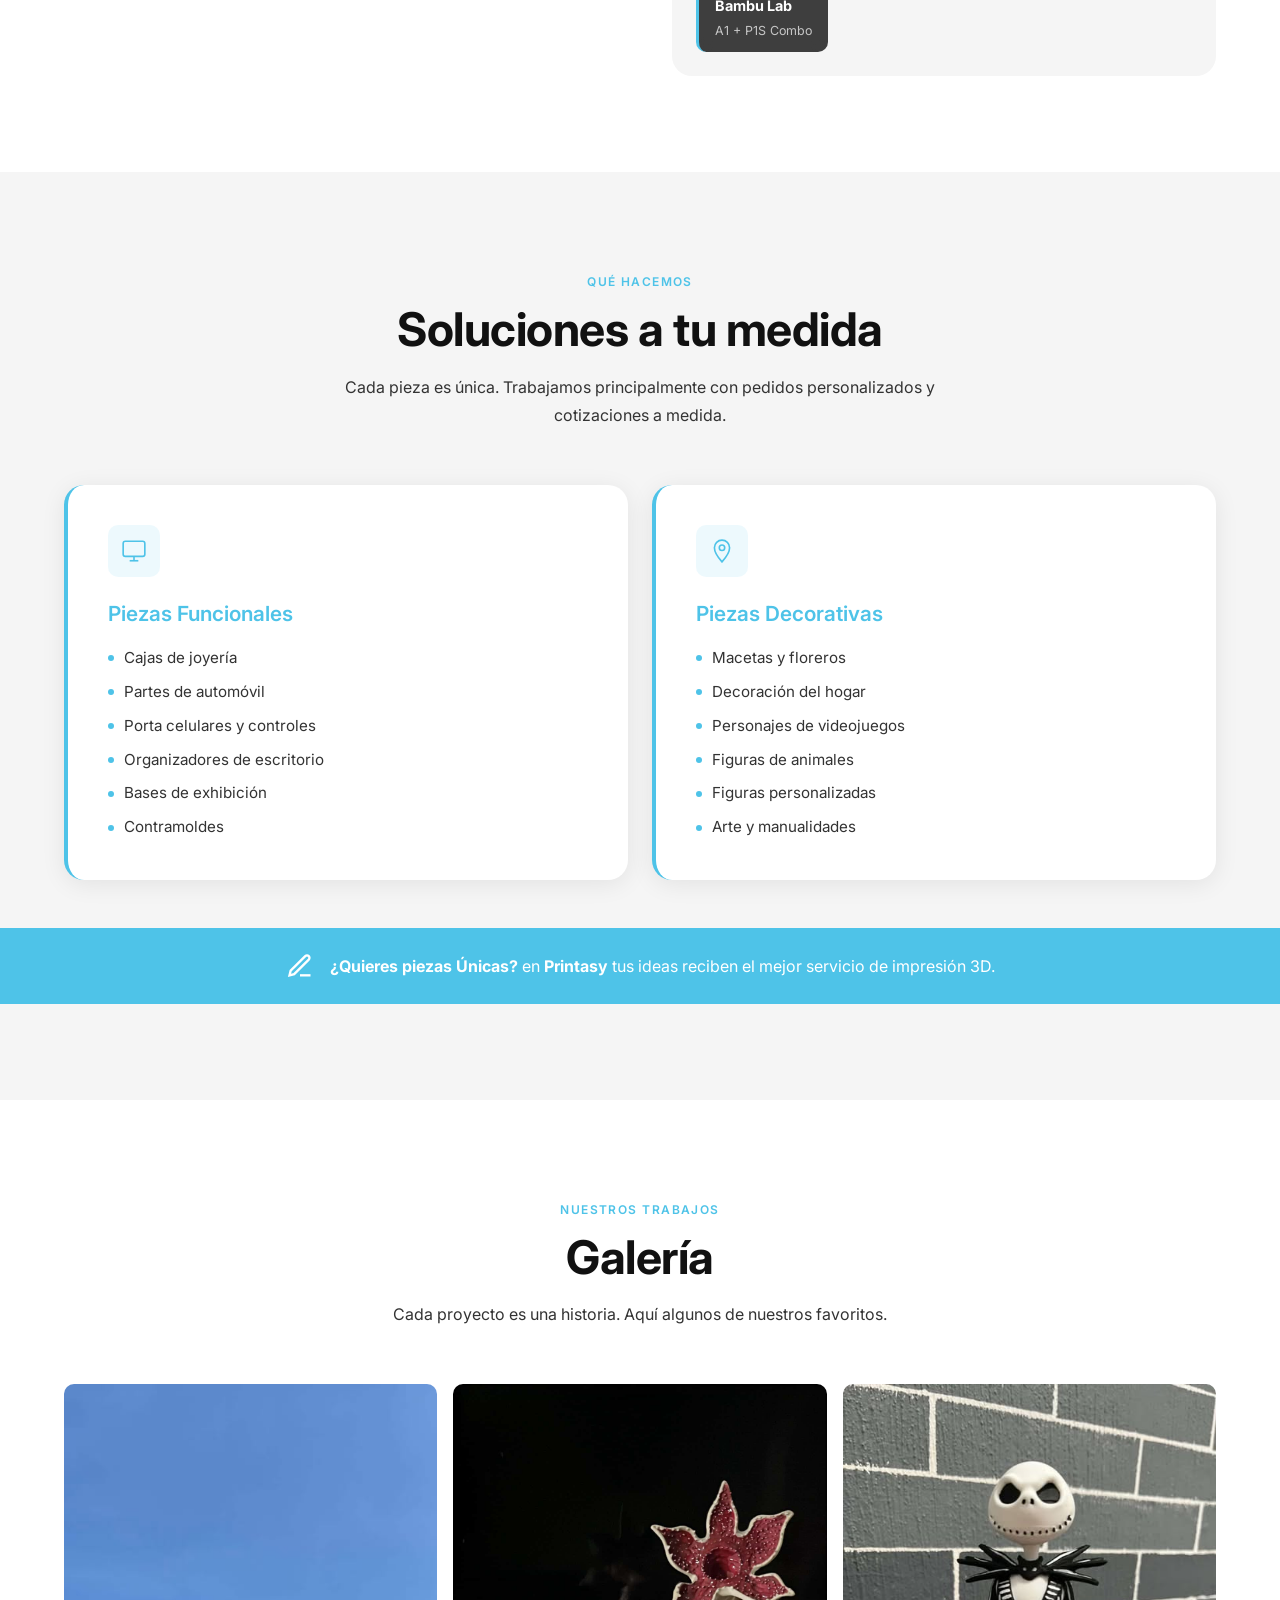
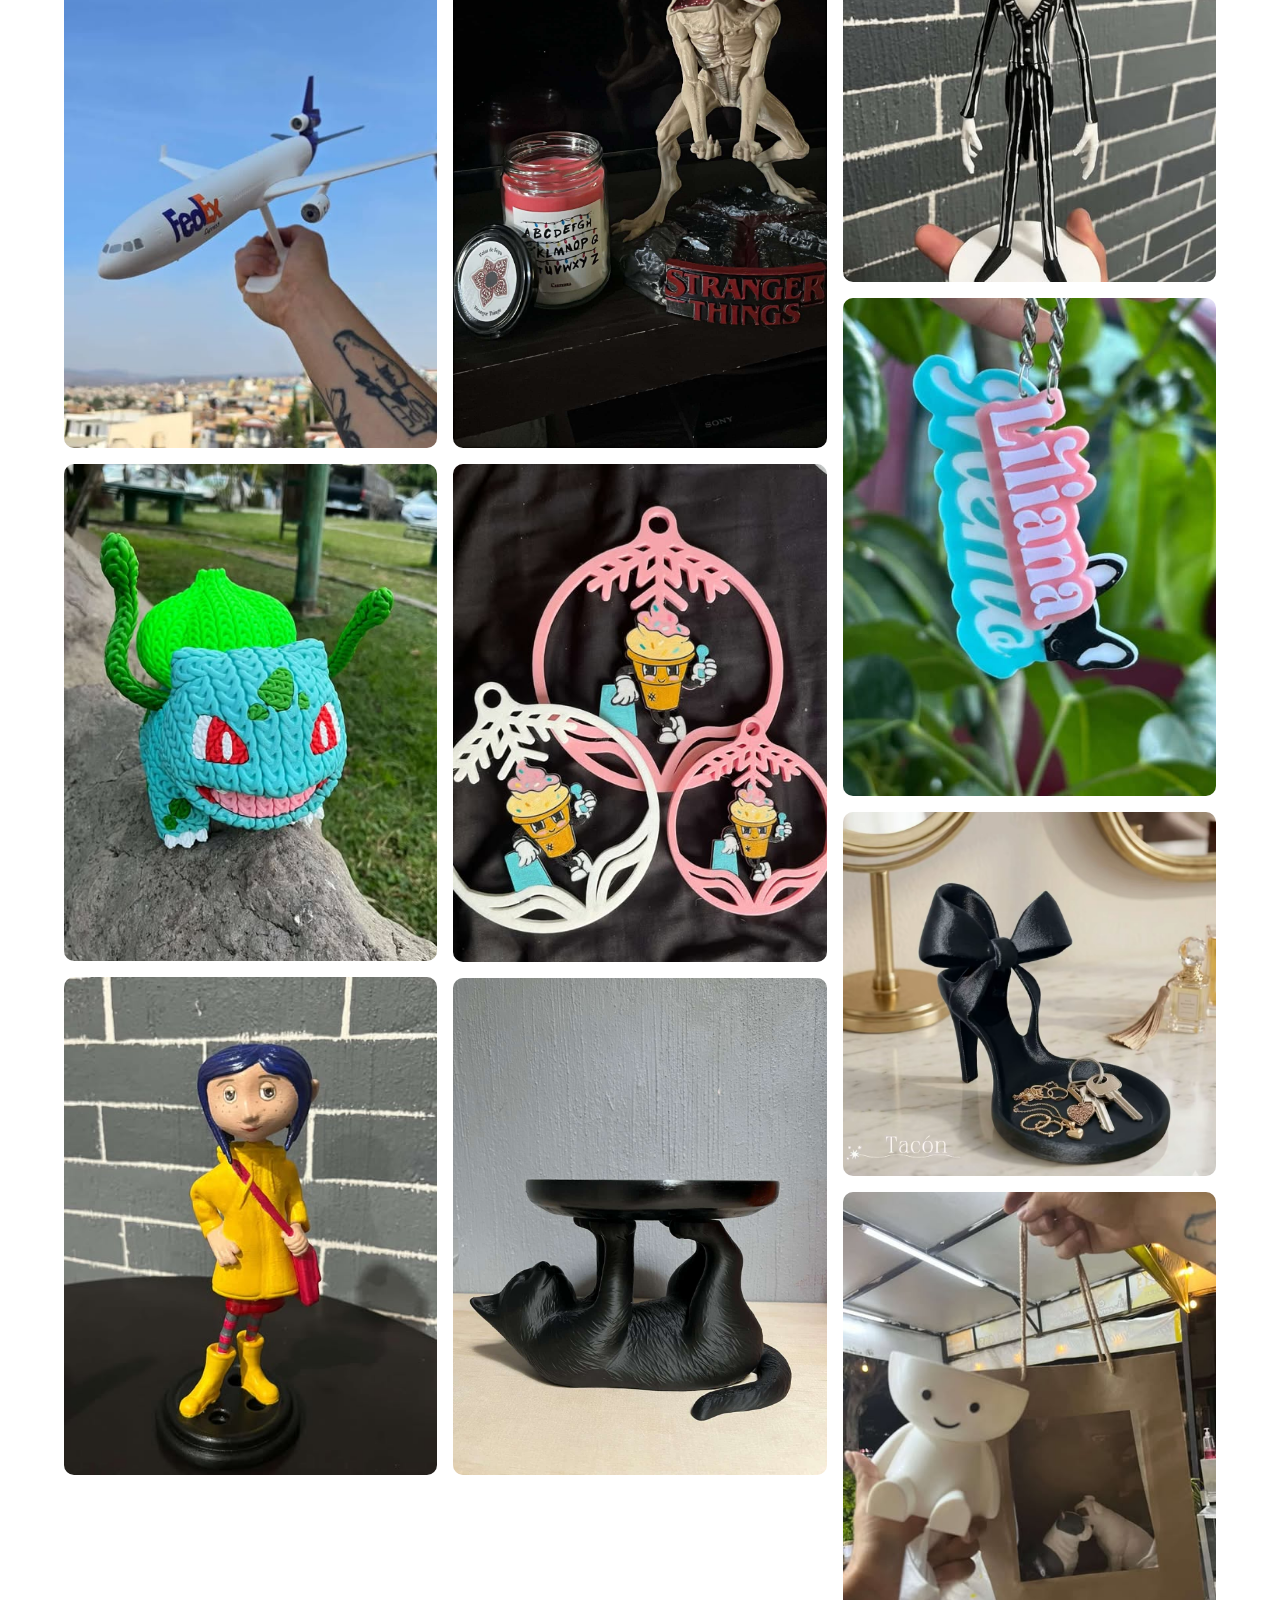
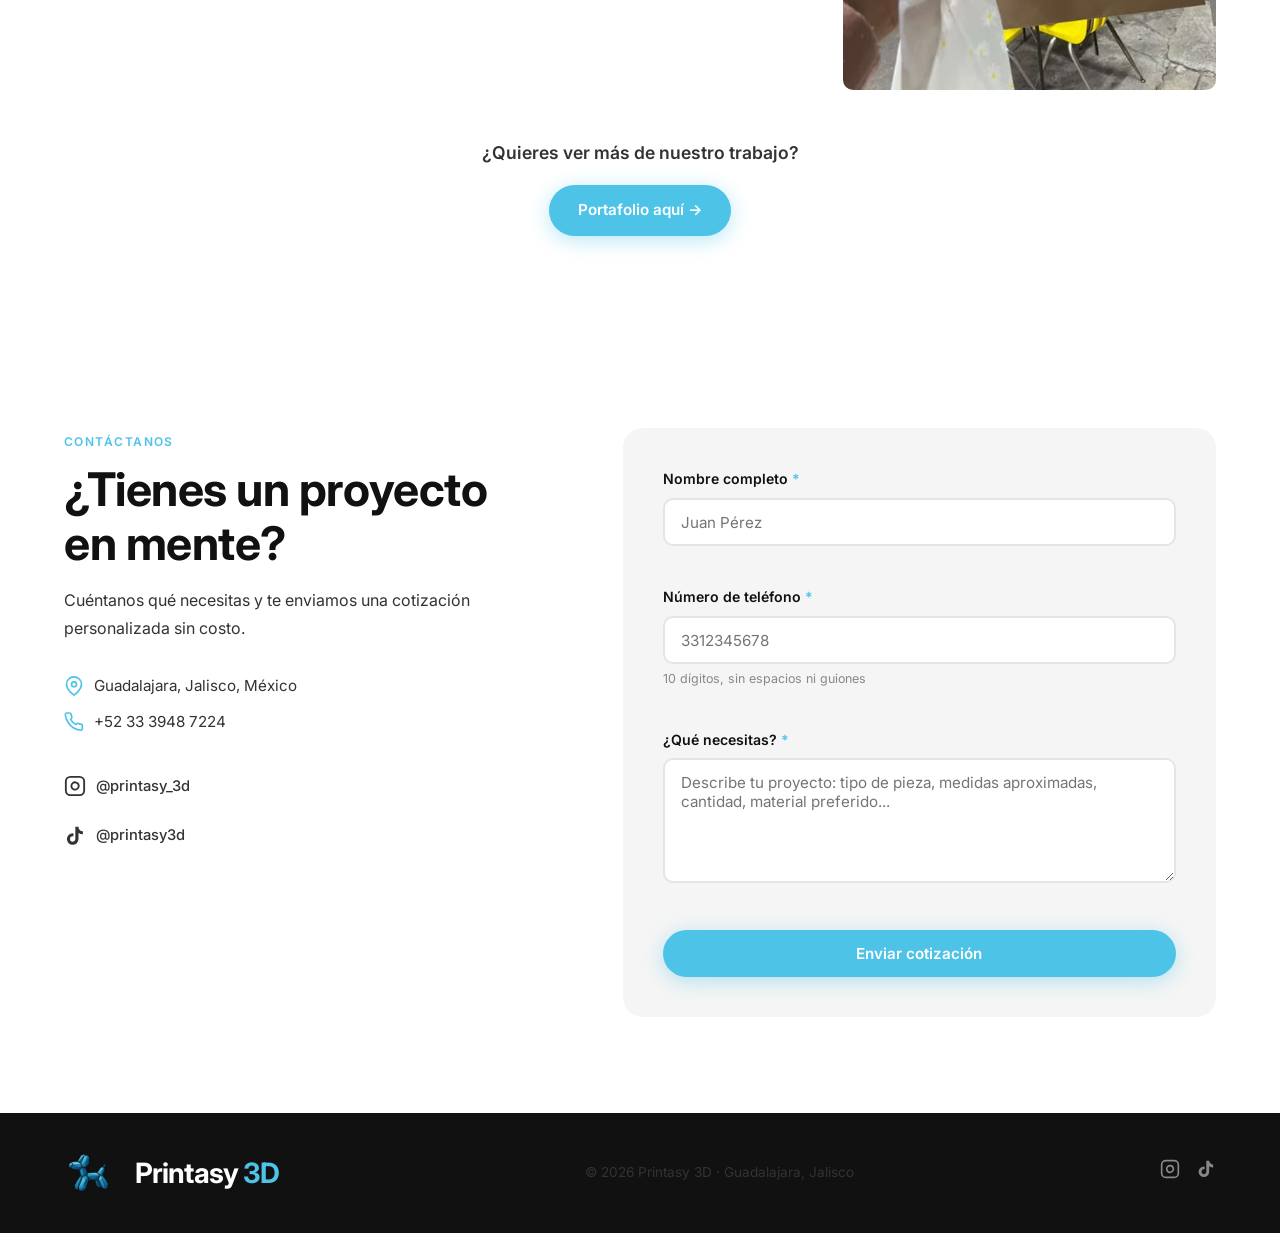
==== commit 1b66ca21: "favicon referenciado" ====
--- a/index.html
+++ b/index.html
@@ -9,7 +9,7 @@
   <meta name="robots" content="index, follow">
   <meta name="geo.region" content="MX-JAL">
   <meta name="geo.placename" content="Guadalajara, Jalisco">
-  <link rel="icon" href="/images/faviconPrintasy.png" type="image/png">
+  <link rel="icon" href="/images/logoPrintasy.png" type="image/png">
   <link rel="canonical" href="https://www.printasy3d.com/">
   <link rel="alternate" hreflang="es-MX" href="https://www.printasy3d.com/">
   <meta property="og:title" content="Printasy 3D — Impresión 3D Guadalajara">
--- a/css/styles.css
+++ b/css/styles.css
@@ -164,13 +164,13 @@
   align-items: center;
   gap: 0.5rem;
 }
-.logo-img { height: 80px; width: auto; }
+.logo-img { height: 40px; width: auto; }
 
 @media (min-width: 900px) {
   .logo-brand {
-    transform: scale(1.45);
+    transform: scale(1);
     transform-origin: left center;
-    margin-right: 1.5rem;
+    margin-right: 0.8rem;
   }
 }
 .logo-fallback {
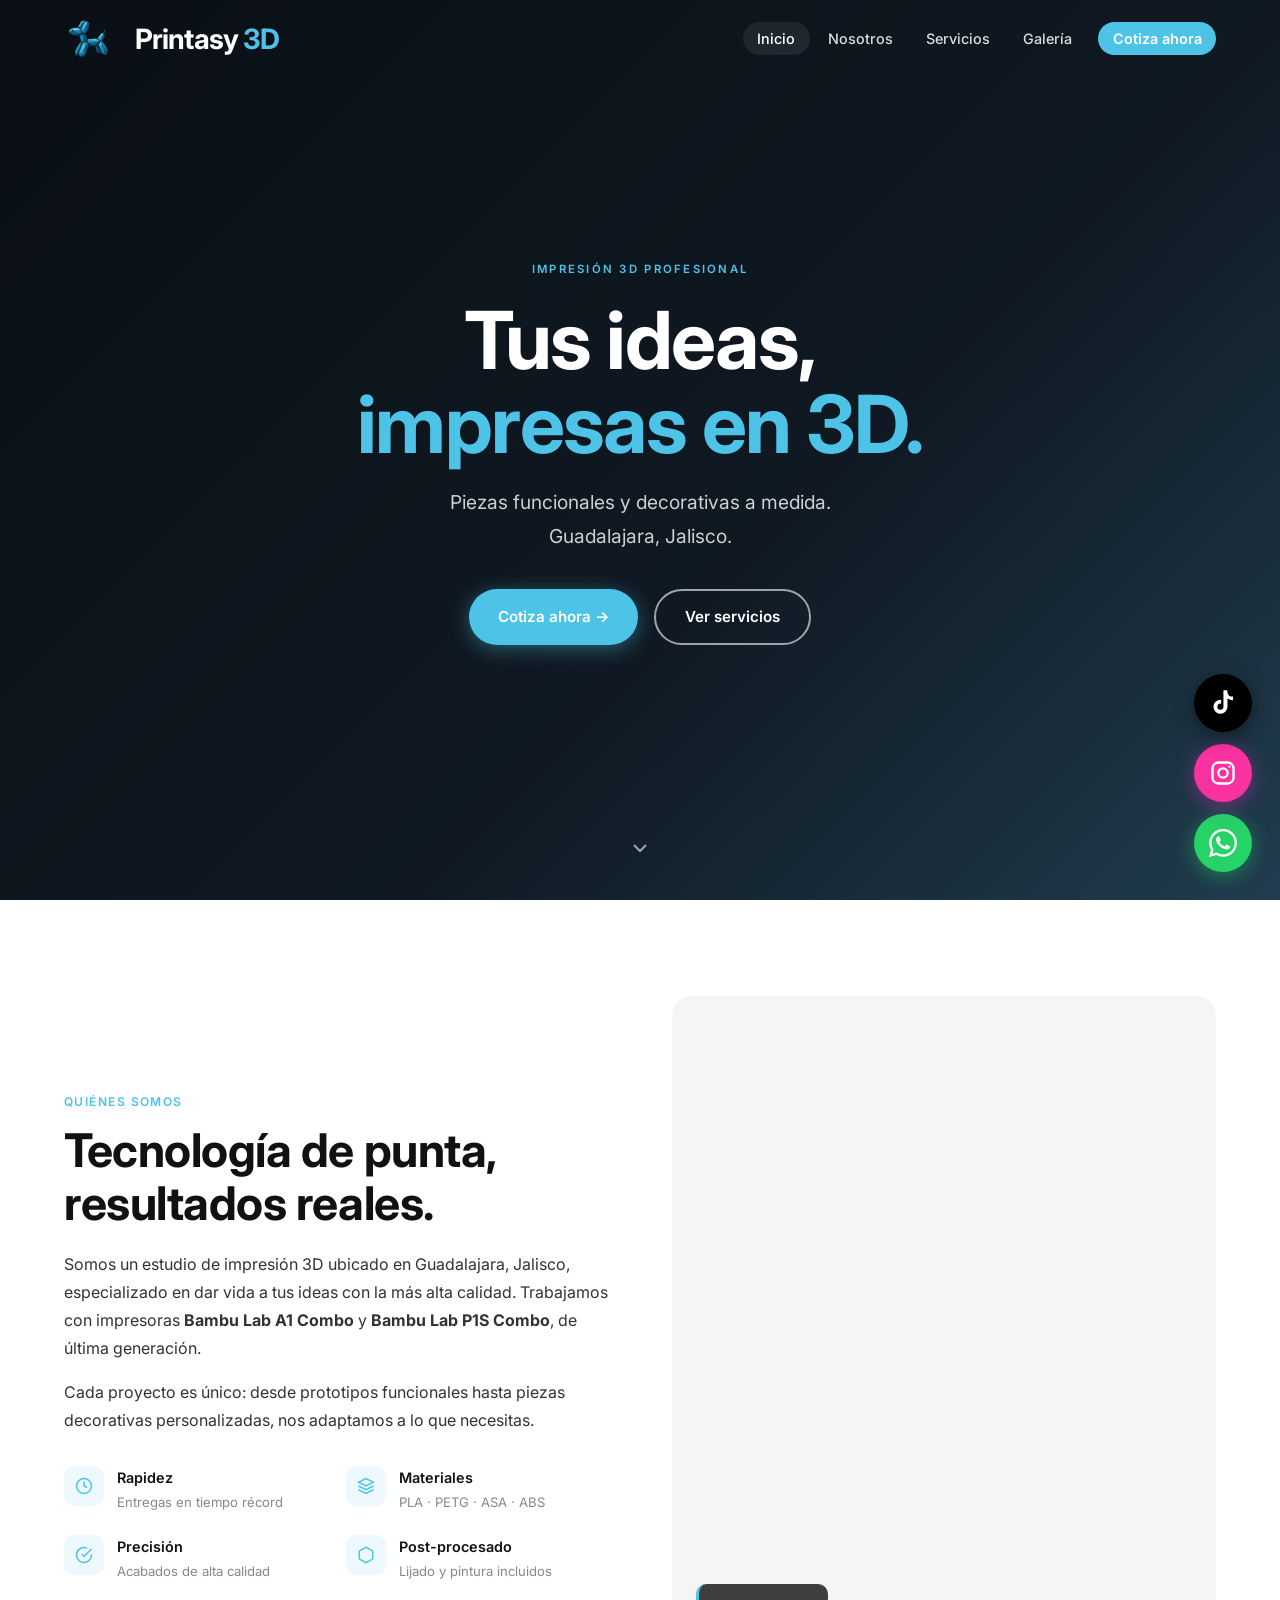
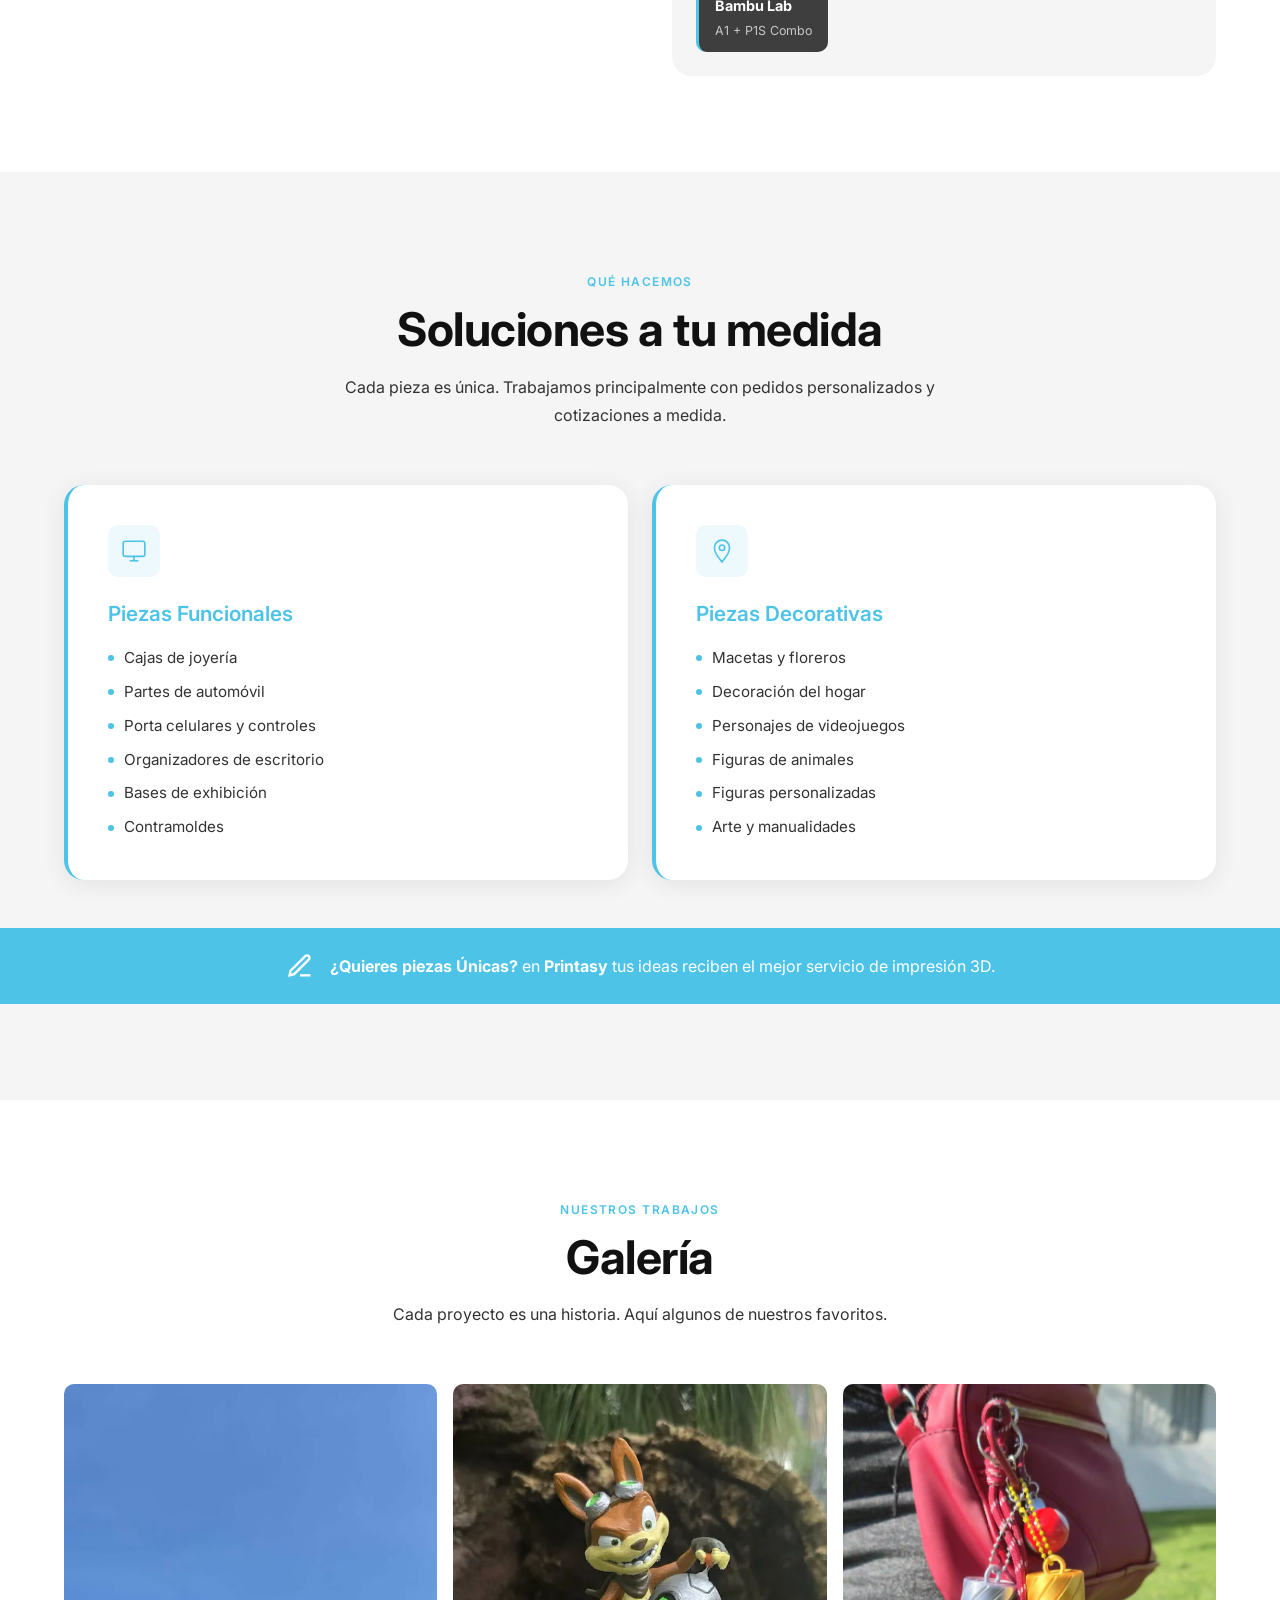
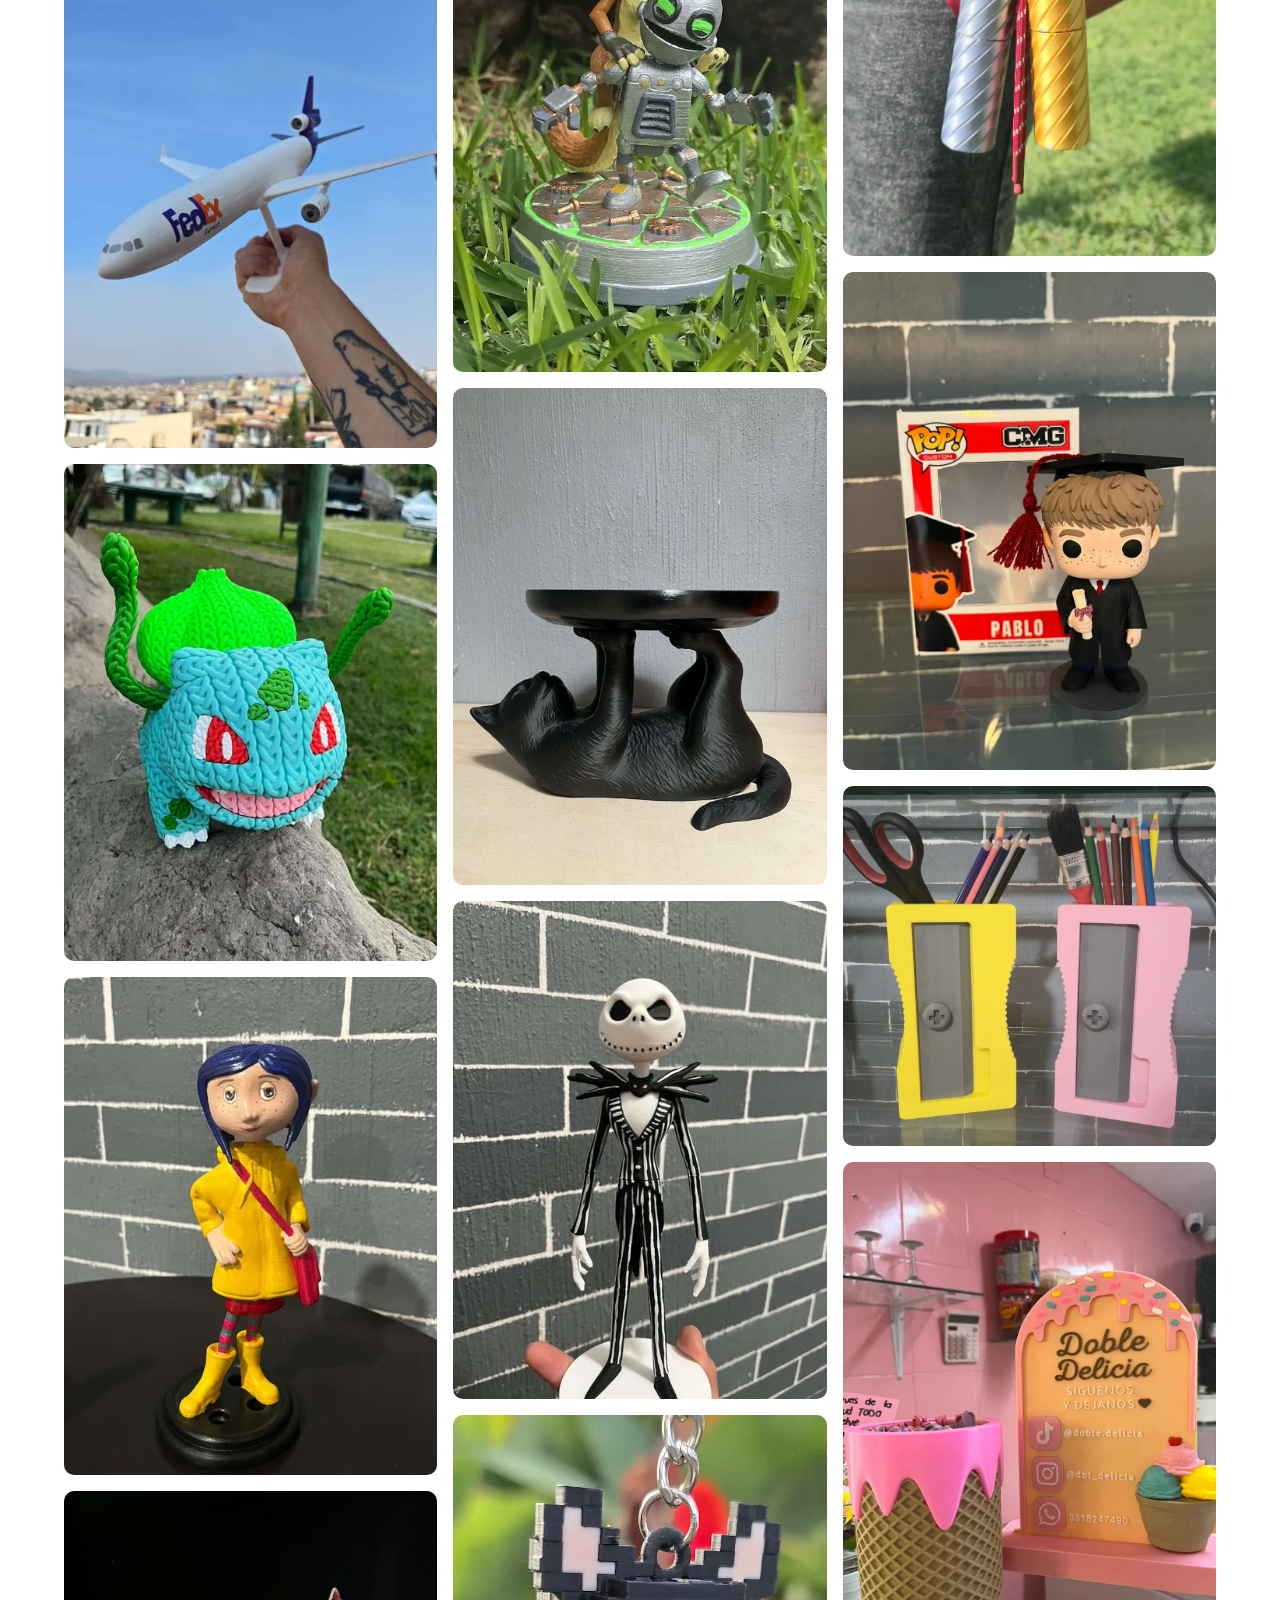
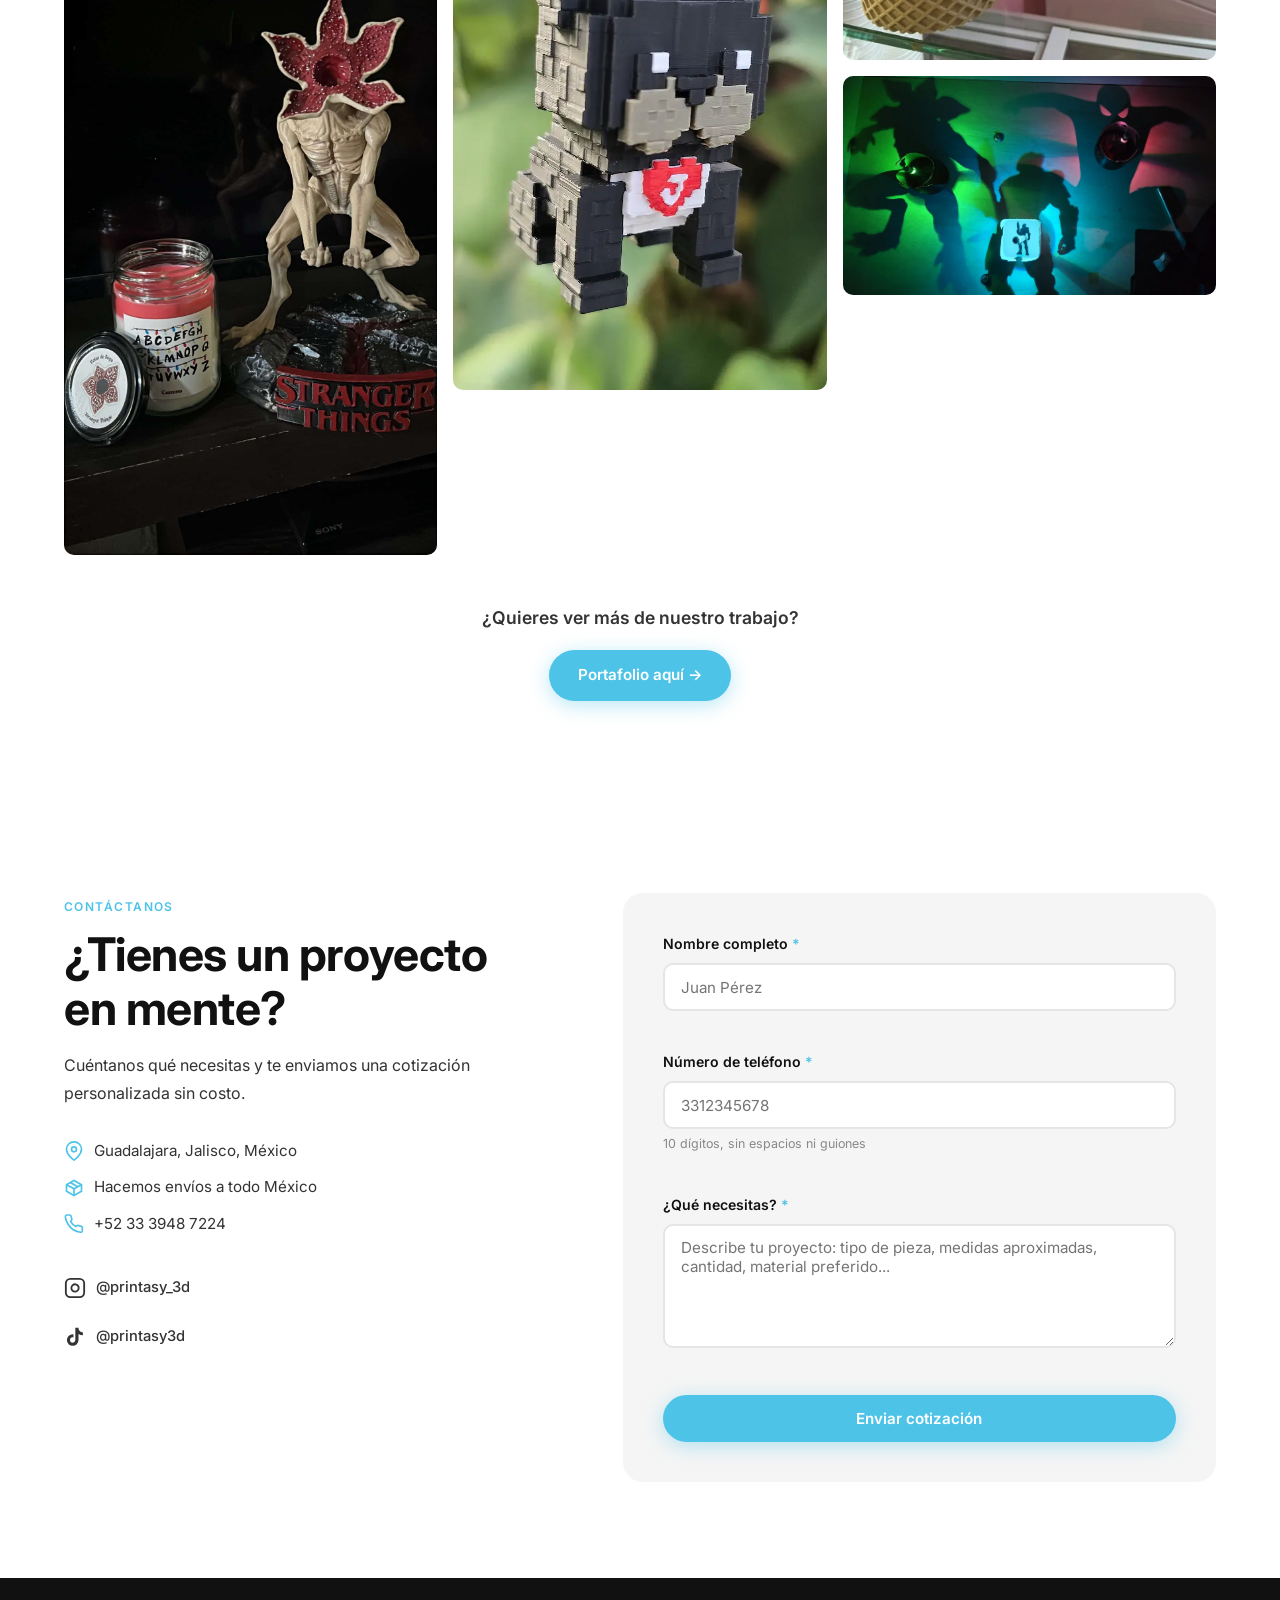
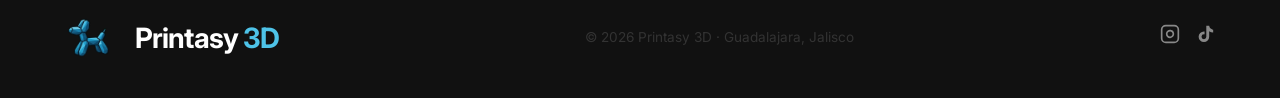
==== commit 8de7615d: "botones de instagram y tiktok" ====
--- a/index.html
+++ b/index.html
@@ -228,8 +228,8 @@
           <div class="gallery-overlay"><span>Demogorgon figura</span></div>
         </figure>
         <figure class="gallery-item animate-on-scroll" data-delay="400" data-label="Esferas decorativas">
-          <img src="images/esferas.jpg" alt="Esferas decorativas impresas en 3D" loading="lazy" onerror="this.parentElement.classList.add('img-placeholder')">
-          <div class="gallery-overlay"><span>Esferas decorativas</span></div>
+          <img src="images/DaxteryClank.webp" alt="Daxter y Clank" loading="lazy" onerror="this.parentElement.classList.add('img-placeholder')">
+          <div class="gallery-overlay"><span>Daxter y Clank</span></div>
         </figure>
         <figure class="gallery-item animate-on-scroll" data-delay="500" data-label="Gato decorativo">
           <img src="images/gato.jpg" alt="Gato decorativo impreso en 3D" loading="lazy" onerror="this.parentElement.classList.add('img-placeholder')">
@@ -240,16 +240,28 @@
           <div class="gallery-overlay"><span>Jack Skellington</span></div>
         </figure>
         <figure class="gallery-item animate-on-scroll" data-delay="700" data-label="Llaveros personalizados">
-          <img src="images/llaveros.jpg" alt="Llaveros personalizados impresos en 3D" loading="lazy" onerror="this.parentElement.classList.add('img-placeholder')">
+          <img src="images/LlaveroPerroMinecraft.webp" alt="Llaveros personalizados impresos en 3D" loading="lazy" onerror="this.parentElement.classList.add('img-placeholder')">
           <div class="gallery-overlay"><span>Llaveros personalizados</span></div>
         </figure>
-        <figure class="gallery-item animate-on-scroll" data-delay="800" data-label="Tacón de moda">
-          <img src="images/tacon.png" alt="Tacón impreso en 3D" loading="lazy" onerror="this.parentElement.classList.add('img-placeholder')">
-          <div class="gallery-overlay"><span>Tacón de moda</span></div>
-        </figure>
-        <figure class="gallery-item animate-on-scroll" data-delay="900" data-label="Entrega personalizada">
-          <img src="images/entrega.jpg" alt="Entrega de pieza personalizada" loading="lazy" onerror="this.parentElement.classList.add('img-placeholder')">
-          <div class="gallery-overlay"><span>Entrega personalizada</span></div>
+        <figure class="gallery-item animate-on-scroll" data-delay="800" data-label="Portalabial">
+          <img src="images/Portalabiales.webp" alt="Porta labiales" loading="lazy" onerror="this.parentElement.classList.add('img-placeholder')">
+          <div class="gallery-overlay"><span>Porta labiales</span></div>
+        </figure>
+        <figure class="gallery-item animate-on-scroll" data-delay="900" data-label="Funko">
+          <img src="images/FunkoGraduado.webp" alt="Funko" loading="lazy" onerror="this.parentElement.classList.add('img-placeholder')">
+          <div class="gallery-overlay"><span>Funko</span></div>
+        </figure>
+        <figure class="gallery-item animate-on-scroll" data-delay="1000" data-label="Sacapuntas">
+          <img src="images/SacapuntasGigante.webp" alt="sacapuntas" loading="lazy" onerror="this.parentElement.classList.add('img-placeholder')">
+          <div class="gallery-overlay"><span>Sacanpuntas Gigante</span></div>
+        </figure>
+        <figure class="gallery-item animate-on-scroll" data-delay="1100" data-label="Expositor">
+          <img src="images/ExpositorNFC.webp" alt="expositor" loading="lazy" onerror="this.parentElement.classList.add('img-placeholder')">
+          <div class="gallery-overlay"><span>Expositor Personalizado</span></div>
+        </figure>
+        <figure class="gallery-item animate-on-scroll" data-delay="1200" data-label="Lamparas">
+          <img src="images/Lamparas.webp" alt="lamparas" loading="lazy" onerror="this.parentElement.classList.add('img-placeholder')">
+          <div class="gallery-overlay"><span>Lamparas de sombra</span></div>
         </figure>
       </div>
       <div class="gallery-cta animate-on-scroll">
@@ -280,6 +292,15 @@
             <div class="contact-item">
               <svg viewBox="0 0 24 24" fill="none" stroke="currentColor" stroke-width="2" width="20" height="20"><path d="M21 10c0 7-9 13-9 13s-9-6-9-13a9 9 0 0 1 18 0z"/><circle cx="12" cy="10" r="3"/></svg>
               <span>Guadalajara, Jalisco, México</span>
+            </div>
+            <div class="contact-item">
+              <svg viewBox="0 0 24 24" fill="none" stroke="currentColor" stroke-width="2" width="20" height="20">
+                <path d="M21 8l-9-5-9 5v8l9 5 9-5V8z"/>
+                <path d="M3 8l9 5 9-5"/>
+                <path d="M12 13v8"/>
+                <path d="M7.5 5.5l9 5"/>
+              </svg>
+              <span>Hacemos envíos a todo México</span>
             </div>
             <div class="contact-item">
               <svg viewBox="0 0 24 24" fill="none" stroke="currentColor" stroke-width="2" width="20" height="20"><path d="M22 16.92v3a2 2 0 0 1-2.18 2 19.79 19.79 0 0 1-8.63-3.07A19.5 19.5 0 0 1 4.69 12 19.79 19.79 0 0 1 1.61 3.41 2 2 0 0 1 3.6 1.22h3a2 2 0 0 1 2 1.72c.127.96.361 1.903.7 2.81a2 2 0 0 1-.45 2.11L7.91 8.8a16 16 0 0 0 6.29 6.29l.96-.87a2 2 0 0 1 2.11-.45c.907.339 1.85.573 2.81.7A2 2 0 0 1 22 16.92z"/></svg>
@@ -363,6 +384,30 @@
       <path d="M17.472 14.382c-.297-.149-1.758-.867-2.03-.967-.273-.099-.471-.148-.67.15-.197.297-.767.966-.94 1.164-.173.199-.347.223-.644.075-.297-.15-1.255-.463-2.39-1.475-.883-.788-1.48-1.761-1.653-2.059-.173-.297-.018-.458.13-.606.134-.133.298-.347.446-.52.149-.174.198-.298.298-.497.099-.198.05-.371-.025-.52-.075-.149-.669-1.612-.916-2.207-.242-.579-.487-.5-.669-.51-.173-.008-.371-.01-.57-.01-.198 0-.52.074-.792.372-.272.297-1.04 1.016-1.04 2.479 0 1.462 1.065 2.875 1.213 3.074.149.198 2.096 3.2 5.077 4.487.709.306 1.262.489 1.694.625.712.227 1.36.195 1.871.118.571-.085 1.758-.719 2.006-1.413.248-.694.248-1.289.173-1.413-.074-.124-.272-.198-.57-.347m-5.421 7.403h-.004a9.87 9.87 0 0 1-5.031-1.378l-.361-.214-3.741.982.998-3.648-.235-.374a9.86 9.86 0 0 1-1.51-5.26c.001-5.45 4.436-9.884 9.888-9.884 2.64 0 5.122 1.03 6.988 2.898a9.825 9.825 0 0 1 2.893 6.994c-.003 5.45-4.437 9.884-9.885 9.884m8.413-18.297A11.815 11.815 0 0 0 12.05 0C5.495 0 .16 5.335.157 11.892c0 2.096.547 4.142 1.588 5.945L.057 24l6.305-1.654a11.882 11.882 0 0 0 5.683 1.448h.005c6.554 0 11.89-5.335 11.893-11.893a11.821 11.821 0 0 0-3.48-8.413z"/>
     </svg>
   </a>
+
+  <!-- ===== INSTAGRAM FLOTANTE ===== -->
+  <a href="https://www.instagram.com/printasy_3d?igsh=MXNybjQybmN3NDUzaQ=="
+     class="instagram-btn" id="instagramBtn" target="_blank" rel="noopener" aria-label="¡Síguenos!">
+    <span class="instagram-tooltip">¡Síguenos!</span>
+    <span class="instagram-pulse"></span>
+    <svg viewBox="0 0 24 24" fill="none" stroke="currentColor"
+     stroke-width="2" width="28" height="28" aria-hidden="true">
+    <rect x="3" y="3" width="18" height="18" rx="5"/>
+    <circle cx="12" cy="12" r="4"/>
+    <circle cx="17.5" cy="6.5" r="1" fill="currentColor" stroke="none"/>
+  </svg>
+  </a>
+
+  <!-- ===== TIKTOK FLOTANTE ===== -->
+  <a href="https://www.tiktok.com/@printasy3d?_r=1&_t=ZS-935tXAvOHUu"
+     class="tiktok-btn" id="tiktokBtn" target="_blank" rel="noopener" aria-label="¡Síguenos!">
+    <span class="tiktok-tooltip">¡Síguenos!</span>
+    <span class="tiktok-pulse"></span>
+    <svg viewBox="0 0 24 24" fill="currentColor" width="28" height="28" aria-hidden="true">
+      <path d="M19.59 6.69a4.83 4.83 0 0 1-3.77-3.77A4.83 4.83 0 0 1 15.73 1h-3.36v14.18a2.61 2.61 0 1 1-2-2.54v-3.4a6 6 0 1 0 5.45 5.94V8.15a8.18 8.18 0 0 0 4.77 1.52V6.42a4.84 4.84 0 0 1-1-.27z"/>
+    </svg>
+  </a>
+
 
   <script src="js/config.js"></script>
   <script src="js/main.js" defer></script>
--- a/css/styles.css
+++ b/css/styles.css
@@ -284,7 +284,7 @@
 
 .hero-label {
   display: inline-block;
-  font-size: 0.72rem;
+  font-size: 0.71rem;
   font-weight: 600;
   letter-spacing: 0.2em;
   text-transform: uppercase;
@@ -858,6 +858,143 @@
   0%   { box-shadow: 0 0 0 0 rgba(37, 211, 102, 0.5); }
   70%  { box-shadow: 0 0 0 18px rgba(37, 211, 102, 0); }
   100% { box-shadow: 0 0 0 0 rgba(37, 211, 102, 0); }
+}
+
+/* ===========================
+   INSTAGRAM BUTTON
+   =========================== */
+.instagram-btn {
+  position: fixed;
+  bottom: calc(1.75rem + 70px);
+  right: 1.75rem;
+  width: 58px;
+  height: 58px;
+  background: #fa32a0;
+  border-radius: 50%;
+  display: flex;
+  align-items: center;
+  justify-content: center;
+  color: var(--color-white);
+  z-index: 9500;
+  box-shadow: 0 4px 20px rgba(216, 46, 193, 0.45);
+  transition: transform var(--transition), box-shadow var(--transition);
+  opacity: 0;
+  transform: translateY(30px) scale(0.8);
+}
+.instagram-btn.visible {
+  animation: instaBounceIn 0.6s cubic-bezier(0.34, 1.56, 0.64, 1) forwards;
+}
+.instagram-btn:hover {
+  transform: scale(1.1) translateY(-2px);
+  box-shadow: 0 8px 30px rgba(216, 46, 193, 0.45);
+}
+
+.instagram-pulse {
+  position: absolute;
+  inset: 0;
+  border-radius: 50%;
+  animation: instaPulse 2.5s ease-out infinite 2s;
+}
+
+.instagram-tooltip {
+  position: absolute;
+  right: 110%;
+  background: var(--color-black);
+  color: var(--color-white);
+  font-size: 0.8rem;
+  font-weight: 600;
+  padding: 0.4rem 0.8rem;
+  border-radius: 50px;
+  white-space: nowrap;
+  pointer-events: none;
+  opacity: 0;
+  transform: translateX(6px);
+  transition: opacity 0.2s ease, transform 0.2s ease;
+}
+.instagram-btn:hover .instagram-tooltip {
+  opacity: 1;
+  transform: translateX(0);
+}
+
+@keyframes instaBounceIn {
+  0%   { opacity: 0; transform: translateY(30px) scale(0.8); }
+  60%  { opacity: 1; transform: translateY(-8px) scale(1.08); }
+  80%  { transform: translateY(4px) scale(0.97); }
+  100% { opacity: 1; transform: translateY(0) scale(1); }
+}
+@keyframes instaPulse {
+  0%   { box-shadow: 0 0 0 0 rgba(250, 50, 160, 0.5); }
+  70%  { box-shadow: 0 0 0 18px rgba(250, 50, 160, 0);}
+  100% { box-shadow: 0 0 0 0 rgba(250, 50, 160, 0); }
+}
+
+/* ===========================
+   TIKTOK BUTTON
+   =========================== */
+.tiktok-btn {
+  position: fixed;
+  bottom: calc(1.75rem + 140px);
+  right: 1.75rem;
+  width: 58px;
+  height: 58px;
+  background: #000000;
+  border-radius: 50%;
+  display: flex;
+  align-items: center;
+  justify-content: center;
+  color: var(--color-white);
+  z-index: 9500;
+  box-shadow: 0 4px 20px rgba(0, 0, 0, 0.45);
+  transition: transform var(--transition), box-shadow var(--transition);
+  opacity: 0;
+  transform: translateY(30px) scale(0.8);
+}
+.tiktok-btn.visible {
+  animation: tiktokBounceIn 0.6s cubic-bezier(0.34, 1.56, 0.64, 1) forwards;
+}
+.tiktok-btn:hover {
+  transform: scale(1.1) translateY(-2px);
+  box-shadow: 0 8px 25px rgba(0, 0, 0, 0.45), 3px 3px 0 rgba(37, 244, 238, 0.35), -3px -3px 0 rgba(254, 44, 85, 0.35);
+}
+
+.tiktok-pulse {
+  position: absolute;
+  inset: 0;
+  border-radius: 50%;
+  animation: tiktokPulse 2.5s ease-out infinite 2s;
+}
+
+.tiktok-tooltip {
+  position: absolute;
+  right: 110%;
+  background: var(--color-black);
+  color: var(--color-white);
+  font-size: 0.8rem;
+  font-weight: 600;
+  padding: 0.4rem 0.8rem;
+  border-radius: 50px;
+  white-space: nowrap;
+  pointer-events: none;
+  opacity: 0;
+  transform: translateX(6px);
+  transition: opacity 0.2s ease, transform 0.2s ease;
+}
+.tiktok-btn:hover .tiktok-tooltip {
+  opacity: 1;
+  transform: translateX(0);
+}
+
+@keyframes tiktokBounceIn {
+  0%   { opacity: 0; transform: translateY(30px) scale(0.8); }
+  60%  { opacity: 1; transform: translateY(-8px) scale(1.08); }
+  80%  { transform: translateY(4px) scale(0.97); }
+  100% { opacity: 1; transform: translateY(0) scale(1); }
+}
+@keyframes tiktokPulse {
+  0%   { box-shadow: 0 0 0 0 rgba(37, 244, 238, 0.5);}
+  35%  { box-shadow: 0 0 0 8px rgba(37, 244, 238, 0.15);}
+  70%  { box-shadow: 0 0 0 18px rgba(254, 44, 85, 0);}
+  100% {  box-shadow: 0 0 0 0 rgba(254, 44, 85, 0); }
 }
 
 
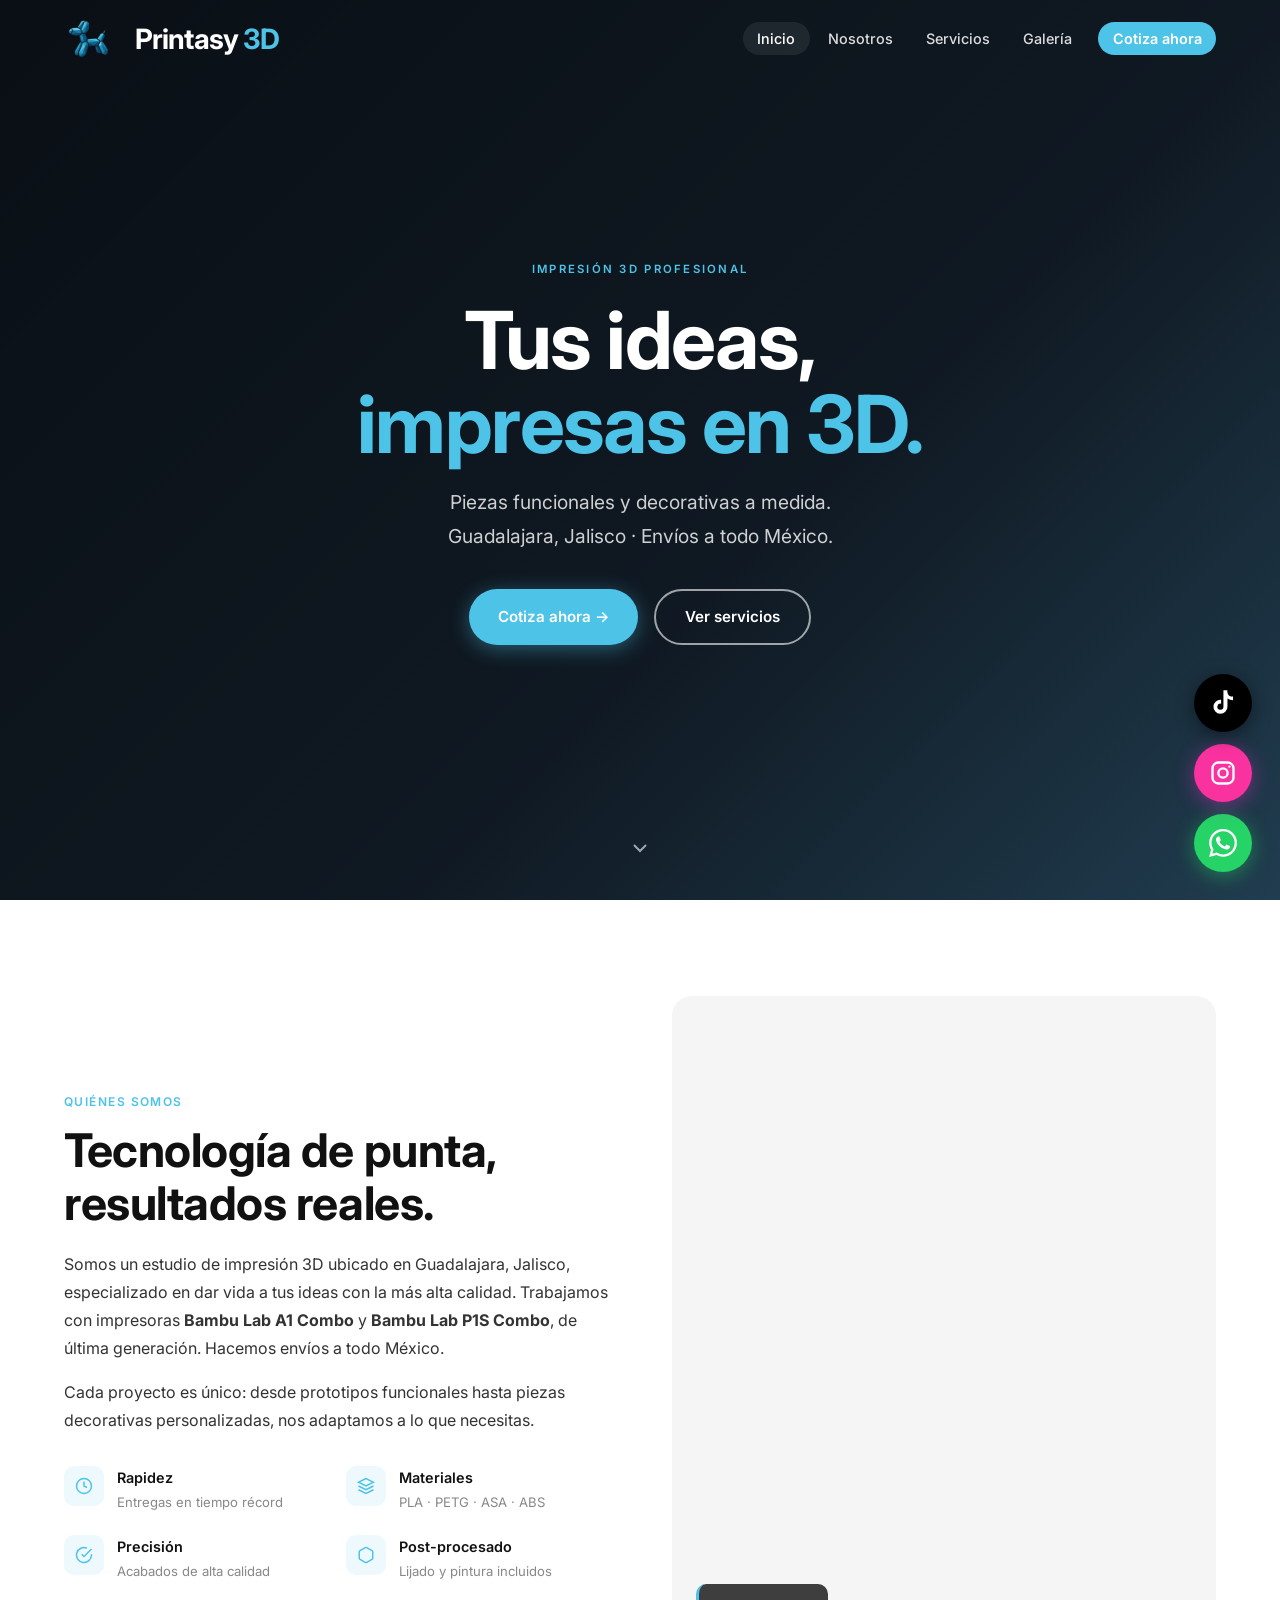
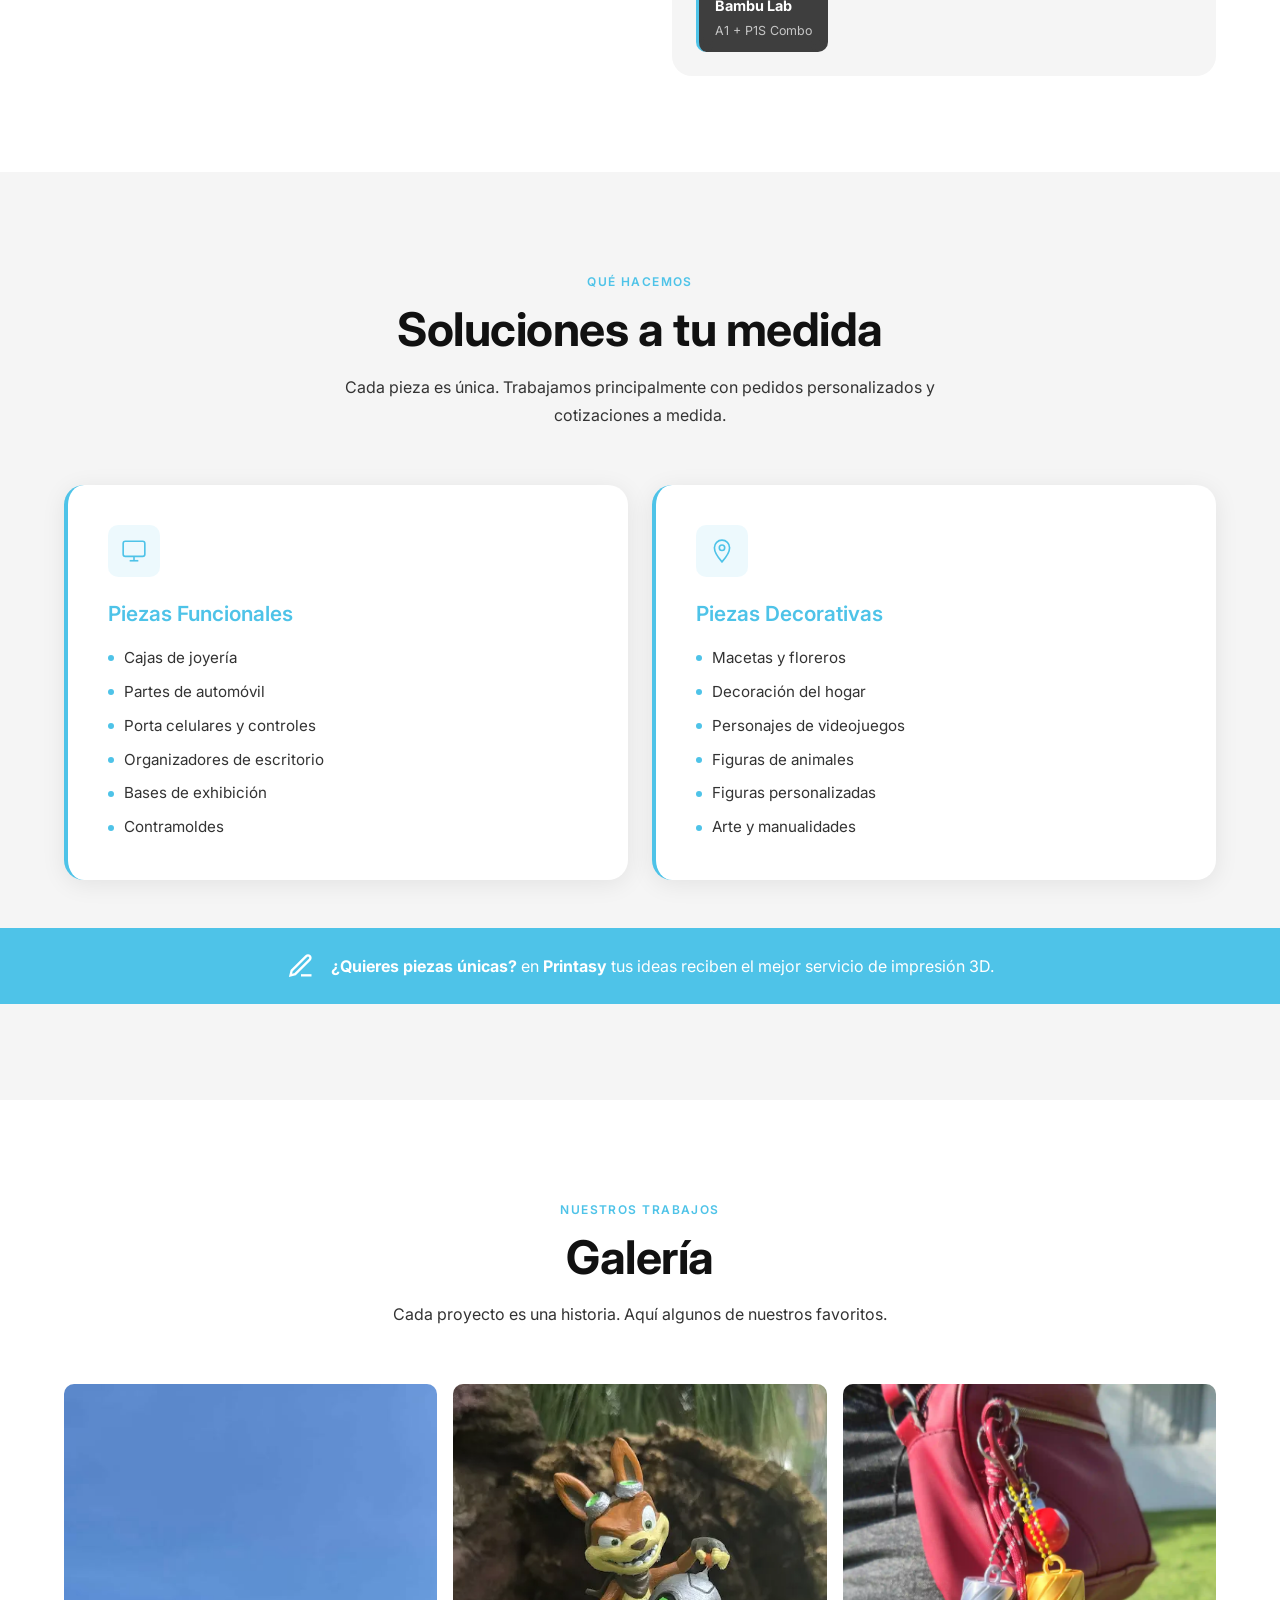
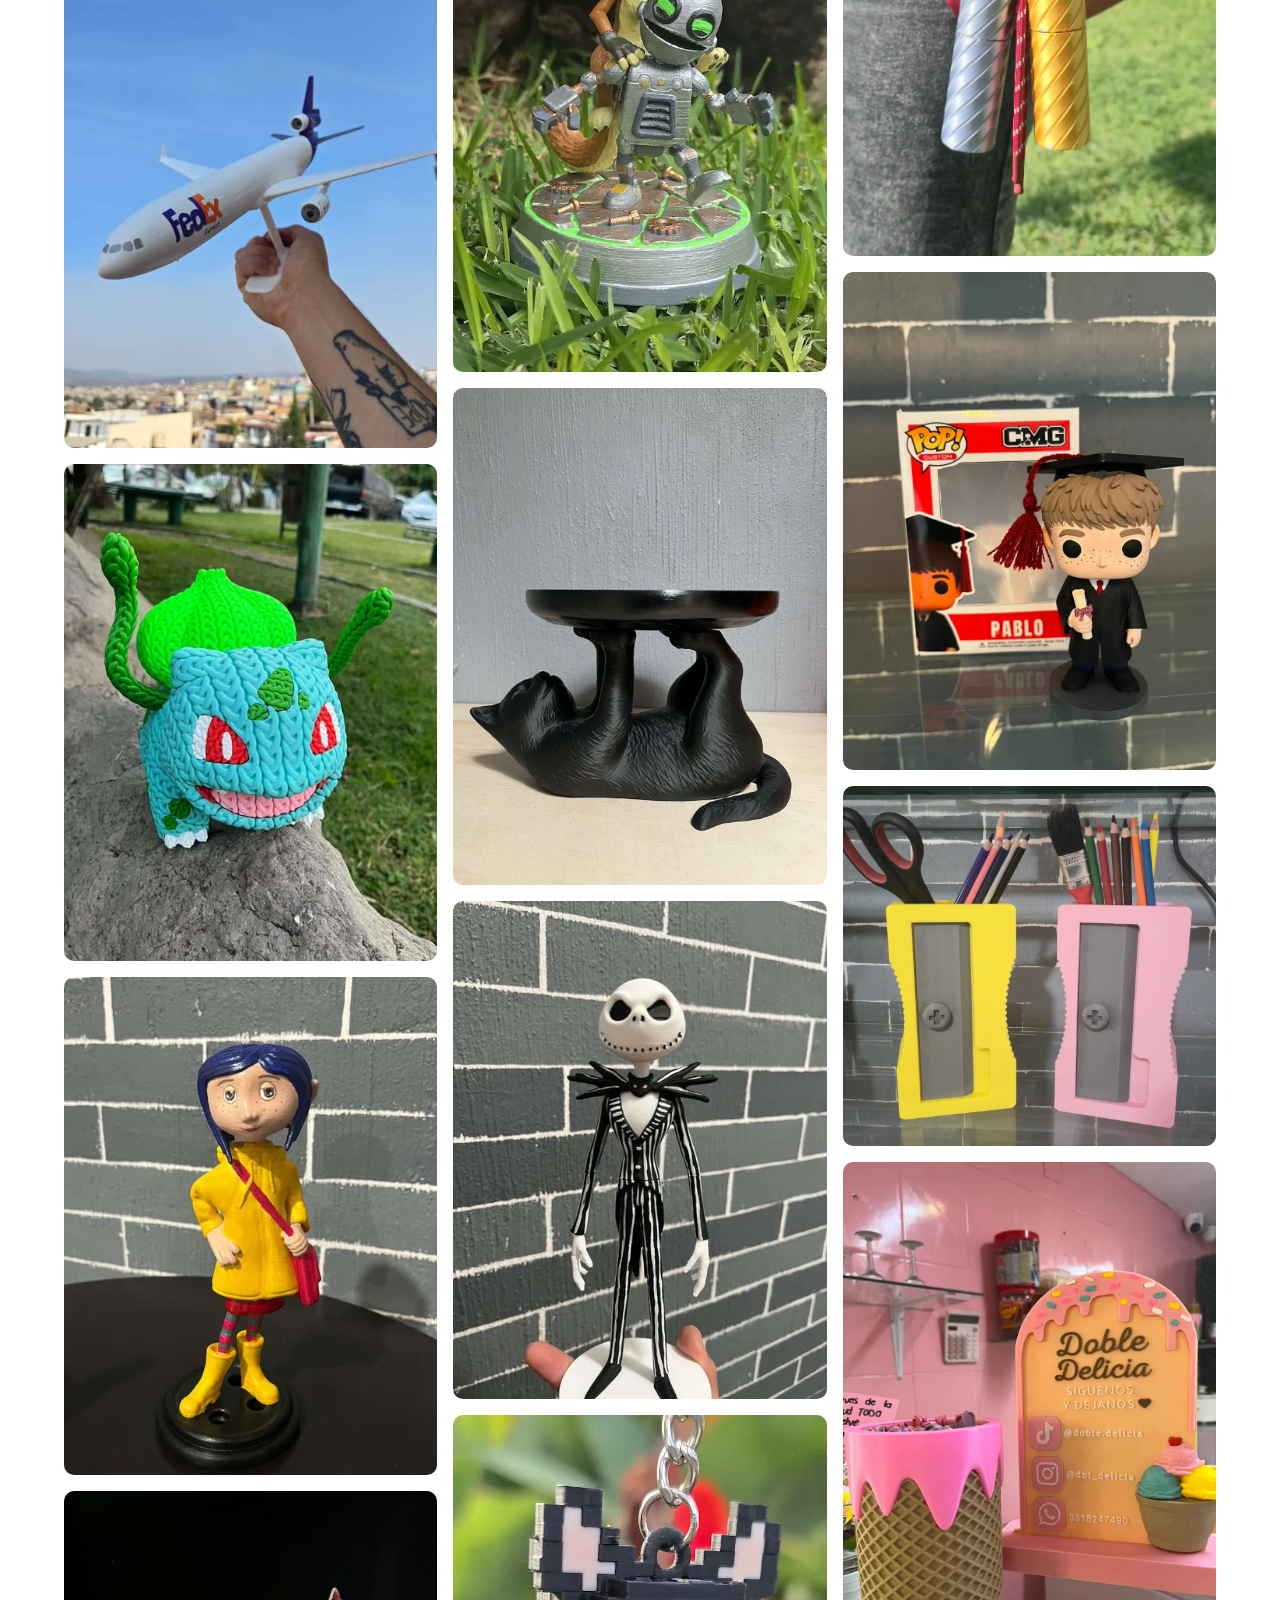
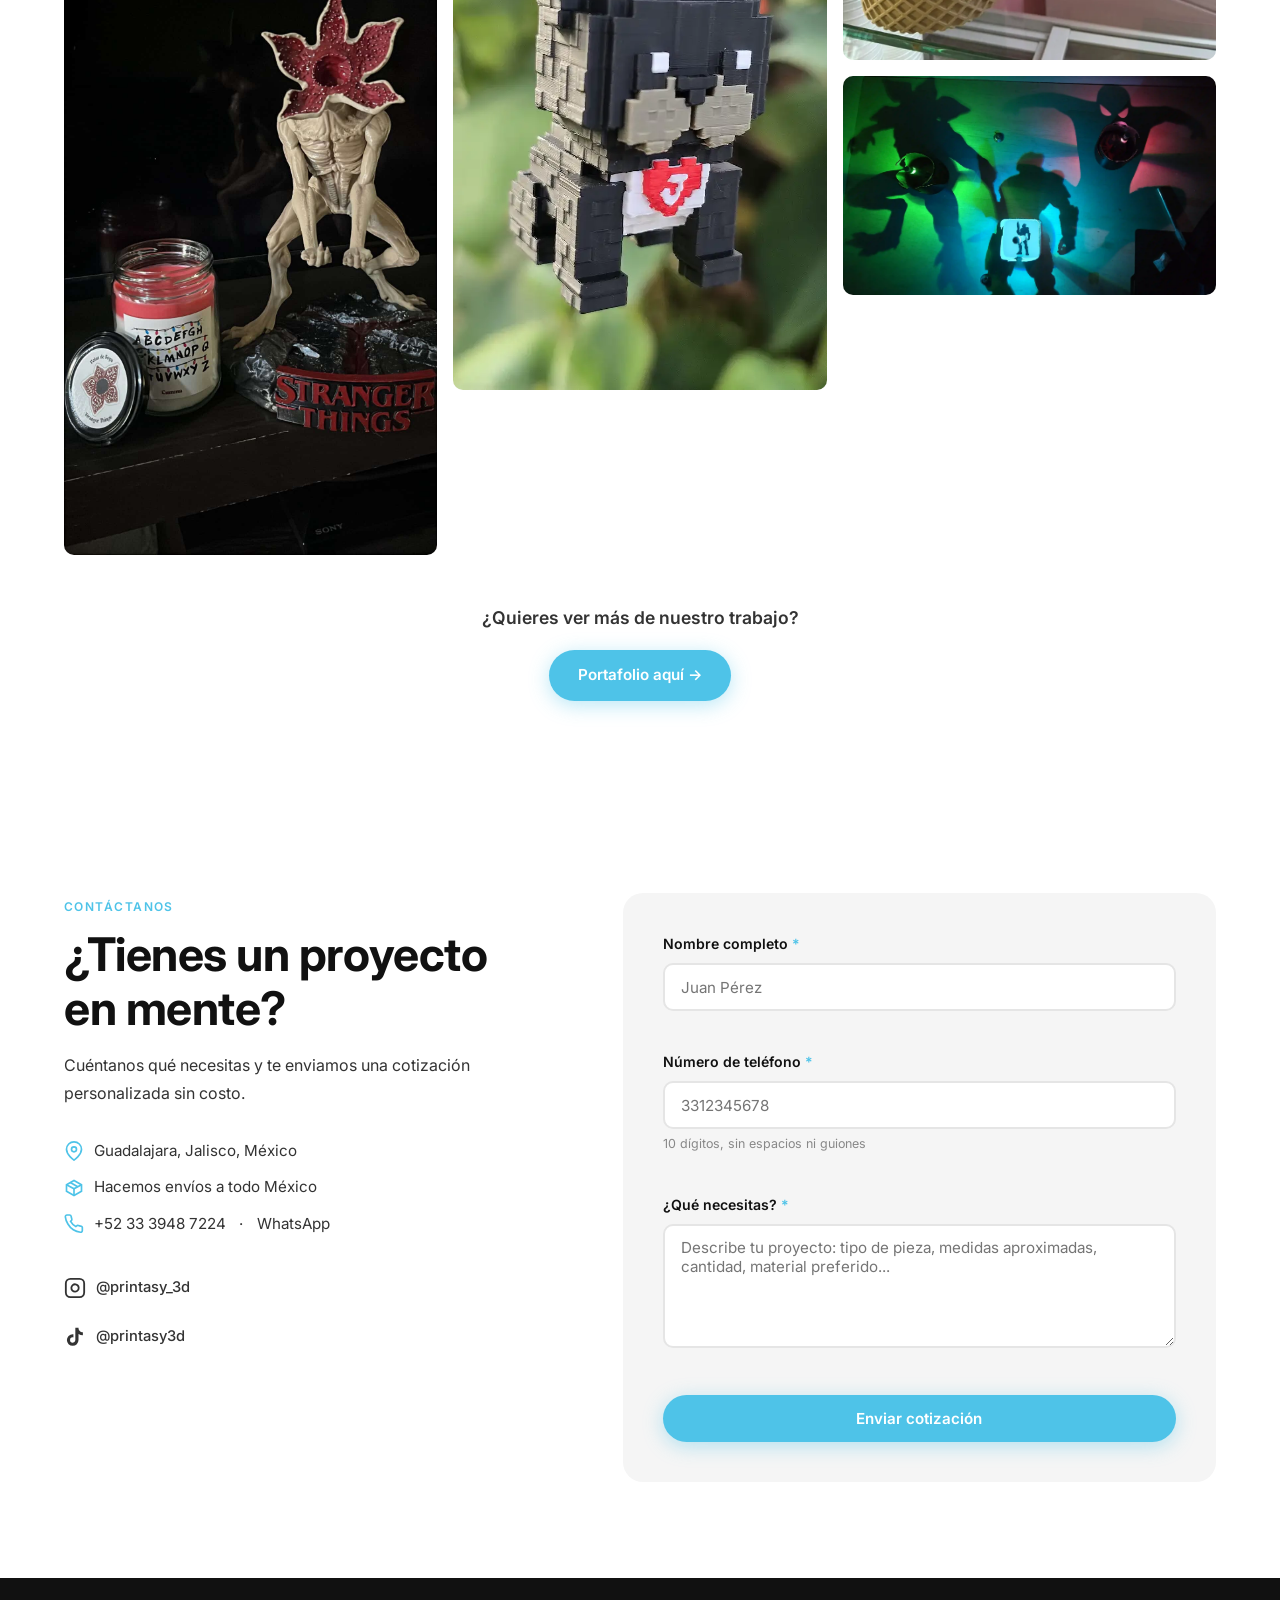
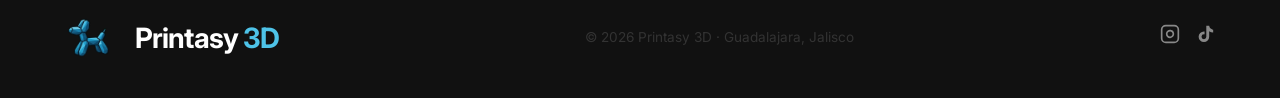
==== commit 8e1c537a: "SEO: headers de seguridad, alt texts, schema, envíos nacionales - vercel.json: agrega CSP, X-Frame-O" ====
--- a/index.html
+++ b/index.html
@@ -4,8 +4,8 @@
   <meta charset="UTF-8">
   <meta name="viewport" content="width=device-width, initial-scale=1.0">
   <title>Printasy 3D | Impresión 3D en Guadalajara, Jalisco</title>
-  <meta name="description" content="Servicio profesional de impresión 3D en Guadalajara, Jalisco. Piezas funcionales, decorativas y personalizadas. PLA, PETG, ASA, ABS. ¡Cotiza ahora!">
-  <meta name="keywords" content="impresión 3D Guadalajara, impresoras 3D, PLA, PETG, piezas personalizadas, Jalisco, Bambu Lab">
+  <meta name="description" content="Servicio profesional de impresión 3D en Guadalajara, Jalisco. Piezas funcionales, decorativas y personalizadas. Envíos a todo México. PLA, PETG, ASA, ABS. ¡Cotiza ahora!">
+  <meta name="keywords" content="impresión 3D Guadalajara, impresión 3D México, envíos nacionales impresión 3D, PLA, PETG, piezas personalizadas, Jalisco, Bambu Lab">
   <meta name="robots" content="index, follow">
   <meta name="geo.region" content="MX-JAL">
   <meta name="geo.placename" content="Guadalajara, Jalisco">
@@ -13,7 +13,7 @@
   <link rel="canonical" href="https://www.printasy3d.com/">
   <link rel="alternate" hreflang="es-MX" href="https://www.printasy3d.com/">
   <meta property="og:title" content="Printasy 3D — Impresión 3D Guadalajara">
-  <meta property="og:description" content="Servicio profesional de impresión 3D en Guadalajara. Piezas funcionales y decorativas a medida.">
+  <meta property="og:description" content="Servicio profesional de impresión 3D en Guadalajara. Piezas funcionales y decorativas a medida. Envíos a todo México.">
   <meta property="og:type" content="website">
   <meta property="og:image" content="https://www.printasy3d.com/images/logoPrintasy.png">
   <meta property="og:image:width" content="512">
@@ -23,7 +23,7 @@
   <meta property="og:site_name" content="Printasy 3D">
   <meta name="twitter:card" content="summary_large_image">
   <meta name="twitter:title" content="Printasy 3D — Impresión 3D Guadalajara">
-  <meta name="twitter:description" content="Servicio profesional de impresión 3D en Guadalajara. Piezas funcionales y decorativas a medida.">
+  <meta name="twitter:description" content="Servicio profesional de impresión 3D en Guadalajara. Piezas funcionales y decorativas a medida. Envíos a todo México.">
   <meta name="twitter:image" content="https://www.printasy3d.com/images/logoPrintasy.png">
   <meta name="theme-color" content="#4ec3e8">
   <meta name="google-site-verification" content="0jd_Glk3VCKpg9y3BnyBruNtOGjsPo1f1Rxn95Z9E9U" />
@@ -73,8 +73,8 @@
   <!-- ===== HERO ===== -->
   <section id="inicio" class="hero">
     <div class="hero-bg">
-      <video class="hero-video hero-video--desktop" src="images/background.mp4" autoplay muted loop playsinline preload="metadata"></video>
-      <video class="hero-video hero-video--mobile" src="images/Celular.mp4" autoplay muted loop playsinline preload="metadata"></video>
+      <video class="hero-video hero-video--desktop" src="images/background.mp4" autoplay muted loop playsinline preload="metadata" poster="images/hero-poster-desktop.jpg" width="1920" height="1080"></video>
+      <video class="hero-video hero-video--mobile" src="images/Celular.mp4" autoplay muted loop playsinline preload="metadata" poster="images/hero-poster-mobile.jpg" width="1080" height="1920"></video>
     </div>
     <div class="hero-overlay"></div>
     <div class="hero-content">
@@ -83,7 +83,7 @@
         <span class="hero-line">Tus ideas,</span>
         <span class="hero-line hero-accent">impresas en 3D.</span>
       </h1>
-      <p class="hero-subtitle">Piezas funcionales y decorativas a medida.<br>Guadalajara, Jalisco.</p>
+      <p class="hero-subtitle">Piezas funcionales y decorativas a medida.<br>Guadalajara, Jalisco · Envíos a todo México.</p>
       <div class="hero-actions">
         <a href="#contacto" class="btn btn-primary">Cotiza ahora →</a>
         <a href="#servicios" class="btn btn-outline">Ver servicios</a>
@@ -101,7 +101,7 @@
         <div class="about-text animate-on-scroll" data-direction="left">
           <span class="section-label">Quiénes somos</span>
           <h2>Tecnología de punta,<br>resultados reales.</h2>
-          <p>Somos un estudio de impresión 3D ubicado en Guadalajara, Jalisco, especializado en dar vida a tus ideas con la más alta calidad. Trabajamos con impresoras <strong>Bambu Lab A1 Combo</strong> y <strong>Bambu Lab P1S Combo</strong>, de última generación.</p>
+          <p>Somos un estudio de impresión 3D ubicado en Guadalajara, Jalisco, especializado en dar vida a tus ideas con la más alta calidad. Trabajamos con impresoras <strong>Bambu Lab A1 Combo</strong> y <strong>Bambu Lab P1S Combo</strong>, de última generación. Hacemos envíos a todo México.</p>
           <p>Cada proyecto es único: desde prototipos funcionales hasta piezas decorativas personalizadas, nos adaptamos a lo que necesitas.</p>
           <div class="about-features">
             <div class="feature-item animate-on-scroll" data-delay="100">
@@ -197,7 +197,7 @@
     <div class="services-banner animate-on-scroll">
       <div class="container">
         <svg viewBox="0 0 24 24" fill="none" stroke="currentColor" stroke-width="2" width="28" height="28"><path d="M12 20h9"/><path d="M16.5 3.5a2.121 2.121 0 0 1 3 3L7 19l-4 1 1-4L16.5 3.5z"/></svg>
-        <p><strong>¿Quieres piezas Únicas?</strong> en <strong>Printasy </strong>tus ideas reciben el mejor servicio de impresión 3D.</p>
+        <p><strong>¿Quieres piezas únicas?</strong> en <strong>Printasy</strong> tus ideas reciben el mejor servicio de impresión 3D.</p>
       </div>
     </div>
   </section>
@@ -212,56 +212,56 @@
       </div>
       <div class="gallery-grid">
         <figure class="gallery-item animate-on-scroll" data-delay="0" data-label="Avión decorativo">
-          <img src="images/avion.jpg" alt="Avión decorativo impreso en 3D" loading="lazy" onerror="this.parentElement.classList.add('img-placeholder')">
+          <img src="images/avion.jpg" alt="Avión decorativo impreso en 3D en Guadalajara" loading="lazy" width="480" height="853" onerror="this.parentElement.classList.add('img-placeholder')">
           <div class="gallery-overlay"><span>Avión decorativo</span></div>
         </figure>
         <figure class="gallery-item animate-on-scroll" data-delay="100" data-label="Bulbasaur coleccionable">
-          <img src="images/bulbasaur.jpg" alt="Bulbasaur coleccionable impreso en 3D" loading="lazy" onerror="this.parentElement.classList.add('img-placeholder')">
+          <img src="images/bulbasaur.jpg" alt="Bulbasaur coleccionable impreso en 3D Guadalajara" loading="lazy" width="480" height="640" onerror="this.parentElement.classList.add('img-placeholder')">
           <div class="gallery-overlay"><span>Bulbasaur coleccionable</span></div>
         </figure>
         <figure class="gallery-item animate-on-scroll" data-delay="200" data-label="Coraline figura">
-          <img src="images/coraline.jpg" alt="Figura de Coraline impresa en 3D" loading="lazy" onerror="this.parentElement.classList.add('img-placeholder')">
+          <img src="images/coraline.jpg" alt="Figura de Coraline impresa en 3D Guadalajara" loading="lazy" width="480" height="640" onerror="this.parentElement.classList.add('img-placeholder')">
           <div class="gallery-overlay"><span>Coraline figura</span></div>
         </figure>
         <figure class="gallery-item animate-on-scroll" data-delay="300" data-label="Demogorgon figura">
-          <img src="images/demogorgon.jpg" alt="Demogorgon impreso en 3D" loading="lazy" onerror="this.parentElement.classList.add('img-placeholder')">
+          <img src="images/demogorgon.jpg" alt="Figura Demogorgon impresa en 3D Guadalajara" loading="lazy" width="1125" height="2000" onerror="this.parentElement.classList.add('img-placeholder')">
           <div class="gallery-overlay"><span>Demogorgon figura</span></div>
         </figure>
         <figure class="gallery-item animate-on-scroll" data-delay="400" data-label="Esferas decorativas">
-          <img src="images/DaxteryClank.webp" alt="Daxter y Clank" loading="lazy" onerror="this.parentElement.classList.add('img-placeholder')">
+          <img src="images/DaxteryClank.webp" alt="Figuras Daxter y Clank impresas en 3D" loading="lazy" width="503" height="792" onerror="this.parentElement.classList.add('img-placeholder')">
           <div class="gallery-overlay"><span>Daxter y Clank</span></div>
         </figure>
         <figure class="gallery-item animate-on-scroll" data-delay="500" data-label="Gato decorativo">
-          <img src="images/gato.jpg" alt="Gato decorativo impreso en 3D" loading="lazy" onerror="this.parentElement.classList.add('img-placeholder')">
+          <img src="images/gato.jpg" alt="Gato decorativo articulado impreso en 3D Guadalajara" loading="lazy" width="1126" height="1500" onerror="this.parentElement.classList.add('img-placeholder')">
           <div class="gallery-overlay"><span>Gato decorativo</span></div>
         </figure>
         <figure class="gallery-item animate-on-scroll" data-delay="600" data-label="Jack Skellington">
-          <img src="images/jack.jpg" alt="Jack Skellington impreso en 3D" loading="lazy" onerror="this.parentElement.classList.add('img-placeholder')">
+          <img src="images/jack.jpg" alt="Jack Skellington figura impresa en 3D Guadalajara" loading="lazy" width="480" height="640" onerror="this.parentElement.classList.add('img-placeholder')">
           <div class="gallery-overlay"><span>Jack Skellington</span></div>
         </figure>
         <figure class="gallery-item animate-on-scroll" data-delay="700" data-label="Llaveros personalizados">
-          <img src="images/LlaveroPerroMinecraft.webp" alt="Llaveros personalizados impresos en 3D" loading="lazy" onerror="this.parentElement.classList.add('img-placeholder')">
+          <img src="images/LlaveroPerroMinecraft.webp" alt="Llaveros personalizados de Minecraft impresos en 3D" loading="lazy" width="676" height="1041" onerror="this.parentElement.classList.add('img-placeholder')">
           <div class="gallery-overlay"><span>Llaveros personalizados</span></div>
         </figure>
         <figure class="gallery-item animate-on-scroll" data-delay="800" data-label="Portalabial">
-          <img src="images/Portalabiales.webp" alt="Porta labiales" loading="lazy" onerror="this.parentElement.classList.add('img-placeholder')">
+          <img src="images/Portalabiales.webp" alt="Organizador porta labiales impreso en 3D" loading="lazy" width="1614" height="2040" onerror="this.parentElement.classList.add('img-placeholder')">
           <div class="gallery-overlay"><span>Porta labiales</span></div>
         </figure>
         <figure class="gallery-item animate-on-scroll" data-delay="900" data-label="Funko">
-          <img src="images/FunkoGraduado.webp" alt="Funko" loading="lazy" onerror="this.parentElement.classList.add('img-placeholder')">
+          <img src="images/FunkoGraduado.webp" alt="Funko de graduado personalizado impreso en 3D Guadalajara" loading="lazy" width="960" height="1280" onerror="this.parentElement.classList.add('img-placeholder')">
           <div class="gallery-overlay"><span>Funko</span></div>
         </figure>
         <figure class="gallery-item animate-on-scroll" data-delay="1000" data-label="Sacapuntas">
-          <img src="images/SacapuntasGigante.webp" alt="sacapuntas" loading="lazy" onerror="this.parentElement.classList.add('img-placeholder')">
-          <div class="gallery-overlay"><span>Sacanpuntas Gigante</span></div>
+          <img src="images/SacapuntasGigante.webp" alt="Sacapuntas gigante decorativo impreso en 3D" loading="lazy" width="2295" height="2213" onerror="this.parentElement.classList.add('img-placeholder')">
+          <div class="gallery-overlay"><span>Sacapuntas Gigante</span></div>
         </figure>
         <figure class="gallery-item animate-on-scroll" data-delay="1100" data-label="Expositor">
-          <img src="images/ExpositorNFC.webp" alt="expositor" loading="lazy" onerror="this.parentElement.classList.add('img-placeholder')">
+          <img src="images/ExpositorNFC.webp" alt="Expositor NFC personalizado impreso en 3D" loading="lazy" width="960" height="1280" onerror="this.parentElement.classList.add('img-placeholder')">
           <div class="gallery-overlay"><span>Expositor Personalizado</span></div>
         </figure>
         <figure class="gallery-item animate-on-scroll" data-delay="1200" data-label="Lamparas">
-          <img src="images/Lamparas.webp" alt="lamparas" loading="lazy" onerror="this.parentElement.classList.add('img-placeholder')">
-          <div class="gallery-overlay"><span>Lamparas de sombra</span></div>
+          <img src="images/Lamparas.webp" alt="Lámparas de sombra impresas en 3D Guadalajara" loading="lazy" width="3415" height="2004" onerror="this.parentElement.classList.add('img-placeholder')">
+          <div class="gallery-overlay"><span>Lámparas de sombra</span></div>
         </figure>
       </div>
       <div class="gallery-cta animate-on-scroll">
@@ -304,7 +304,7 @@
             </div>
             <div class="contact-item">
               <svg viewBox="0 0 24 24" fill="none" stroke="currentColor" stroke-width="2" width="20" height="20"><path d="M22 16.92v3a2 2 0 0 1-2.18 2 19.79 19.79 0 0 1-8.63-3.07A19.5 19.5 0 0 1 4.69 12 19.79 19.79 0 0 1 1.61 3.41 2 2 0 0 1 3.6 1.22h3a2 2 0 0 1 2 1.72c.127.96.361 1.903.7 2.81a2 2 0 0 1-.45 2.11L7.91 8.8a16 16 0 0 0 6.29 6.29l.96-.87a2 2 0 0 1 2.11-.45c.907.339 1.85.573 2.81.7A2 2 0 0 1 22 16.92z"/></svg>
-              <a href="https://wa.me/523339487224" target="_blank" rel="noopener">+52 33 3948 7224</a>
+              <a href="tel:+523339487224">+52 33 3948 7224</a> &nbsp;·&nbsp; <a href="https://wa.me/523339487224" target="_blank" rel="noopener">WhatsApp</a>
             </div>
           </div>
           <div class="social-links">
@@ -417,7 +417,7 @@
     "@context": "https://schema.org",
     "@type": "LocalBusiness",
     "name": "Printasy 3D",
-    "description": "Servicio profesional de impresión 3D en Guadalajara, Jalisco. Piezas funcionales, decorativas y personalizadas en PLA, PETG, ASA y ABS.",
+    "description": "Servicio profesional de impresión 3D en Guadalajara, Jalisco. Piezas funcionales, decorativas y personalizadas en PLA, PETG, ASA y ABS. Envíos a todo México.",
     "url": "https://www.printasy3d.com/",
     "logo": "https://www.printasy3d.com/images/logoPrintasy.png",
     "image": "https://www.printasy3d.com/images/logoPrintasy.png",
@@ -438,6 +438,15 @@
       "https://tiktok.com/@printasy3d"
     ],
     "priceRange": "$$",
+    "openingHoursSpecification": [
+      {
+        "@type": "OpeningHoursSpecification",
+        "dayOfWeek": ["Monday","Tuesday","Wednesday","Thursday","Friday","Saturday"],
+        "opens": "10:00",
+        "closes": "19:00"
+      }
+    ],
+    "areaServed": {"@type": "Country", "name": "México"},
     "hasOfferCatalog": {
       "@type": "OfferCatalog",
       "name": "Servicios de Impresión 3D",
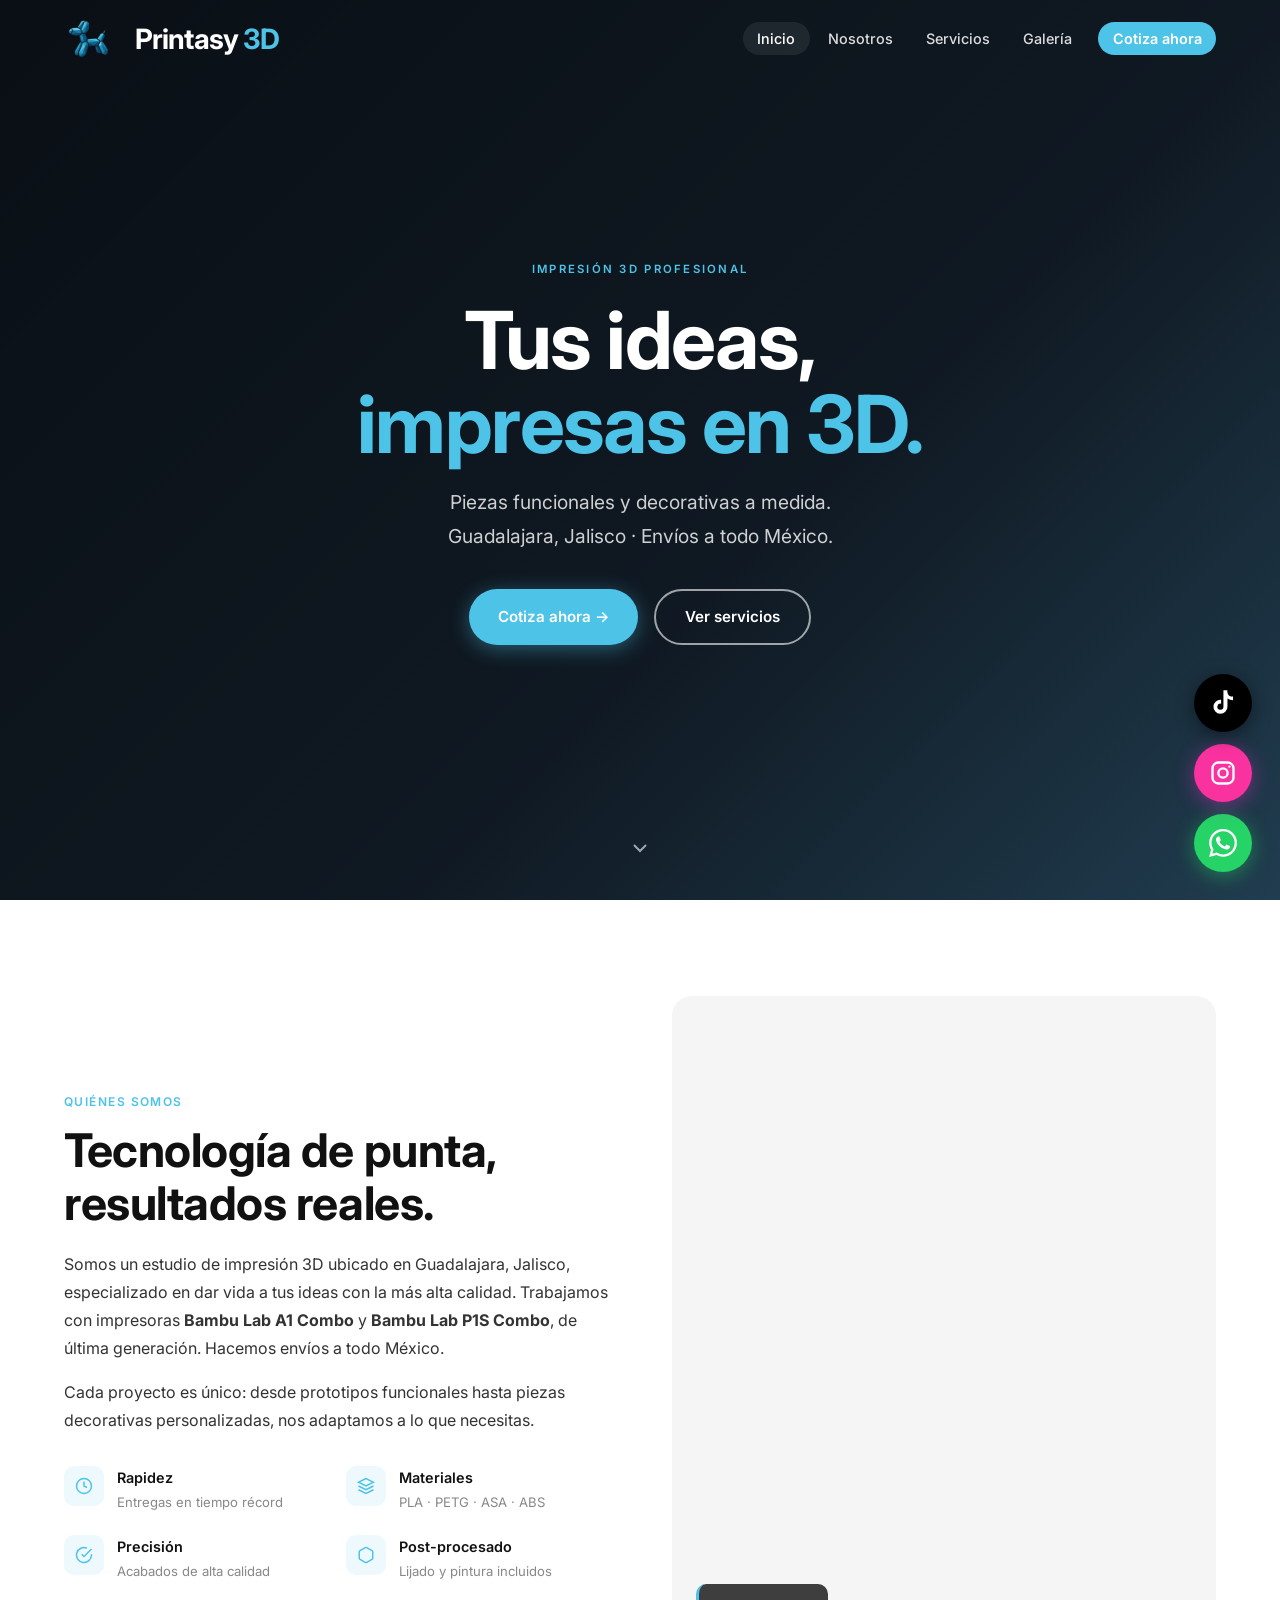
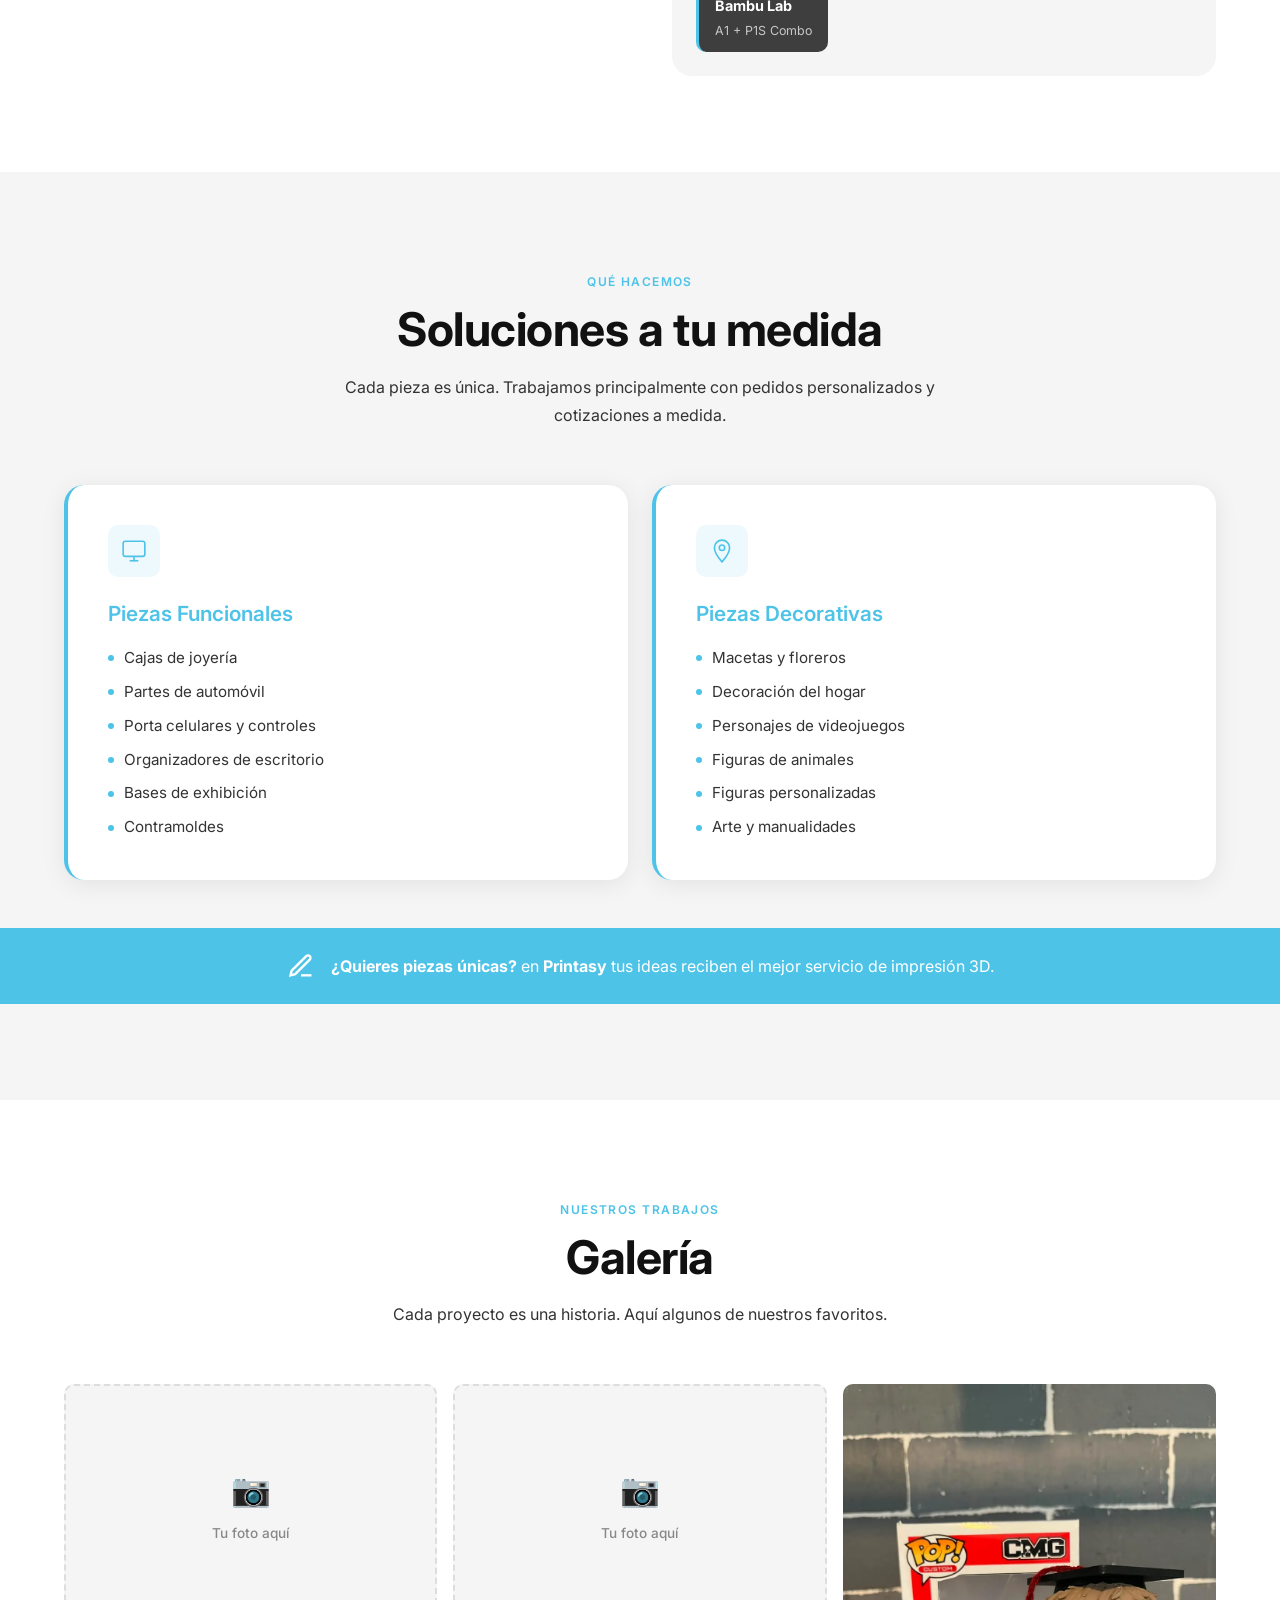
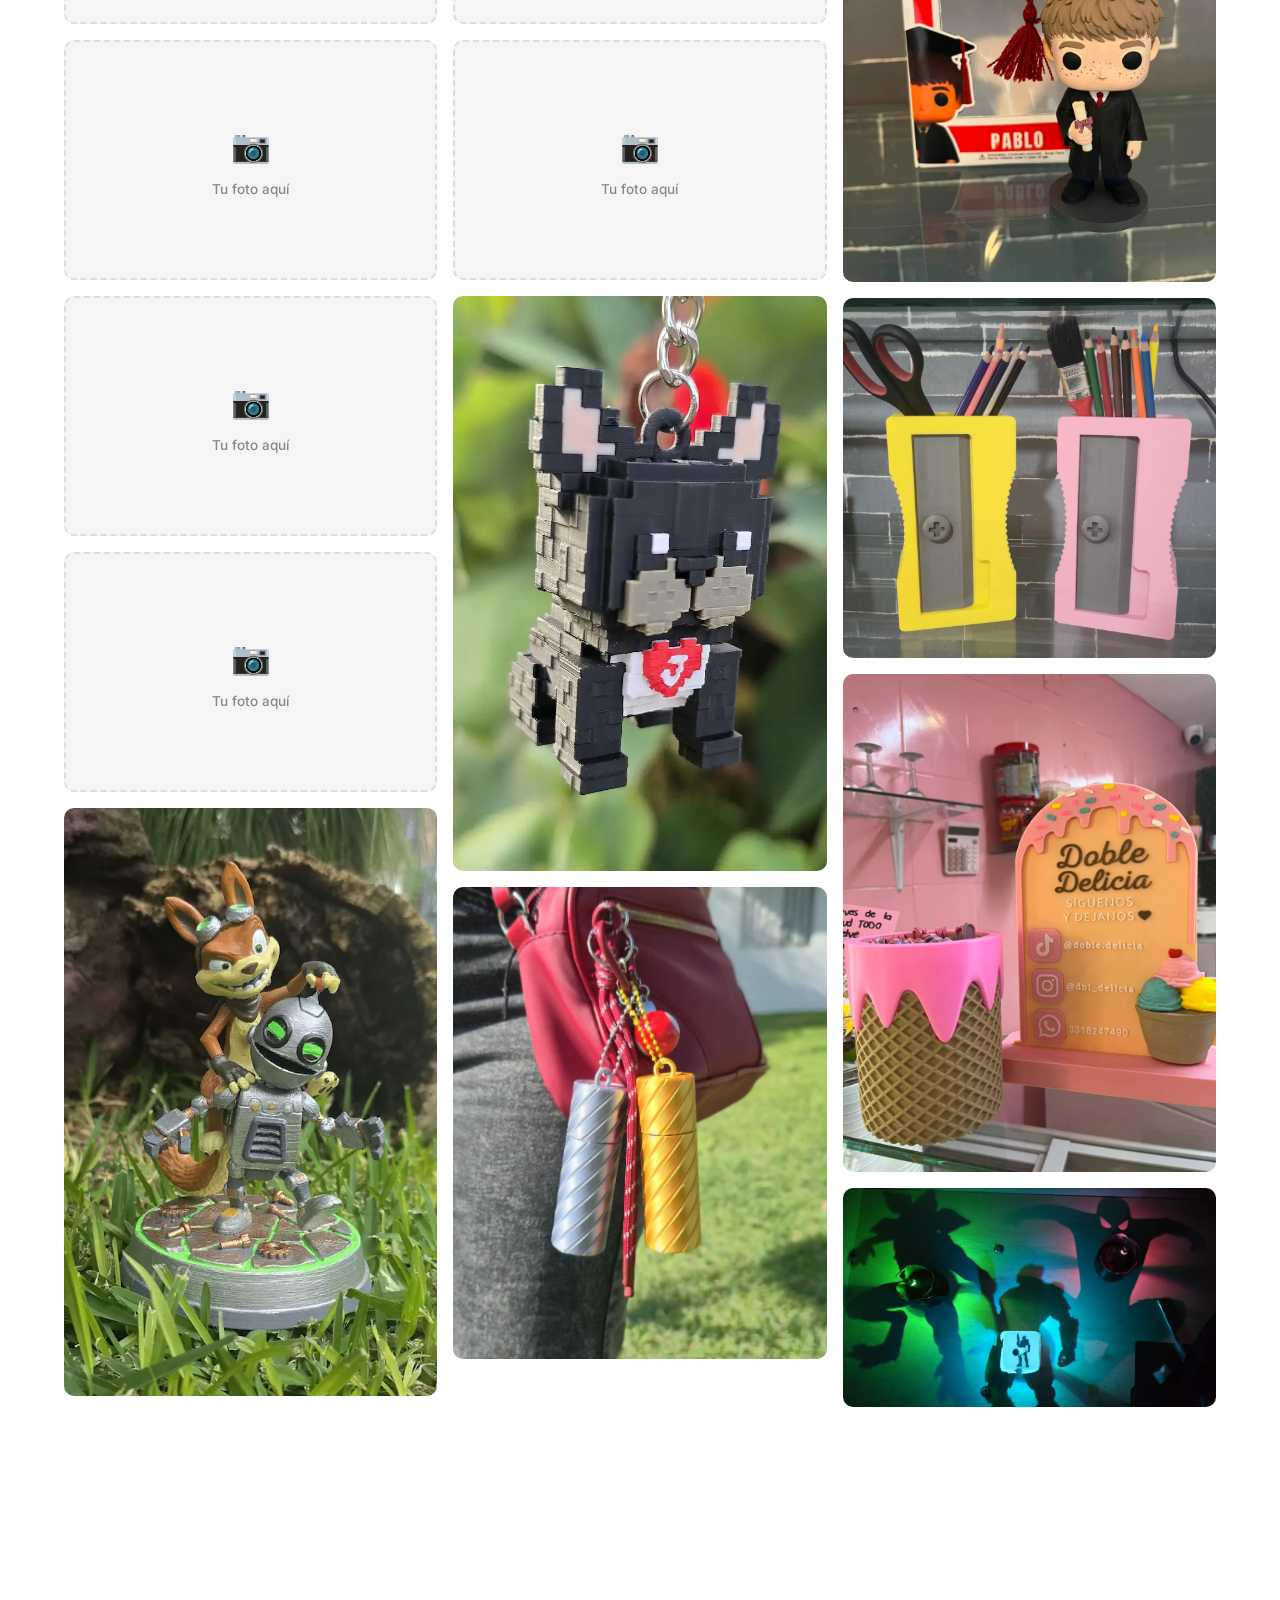
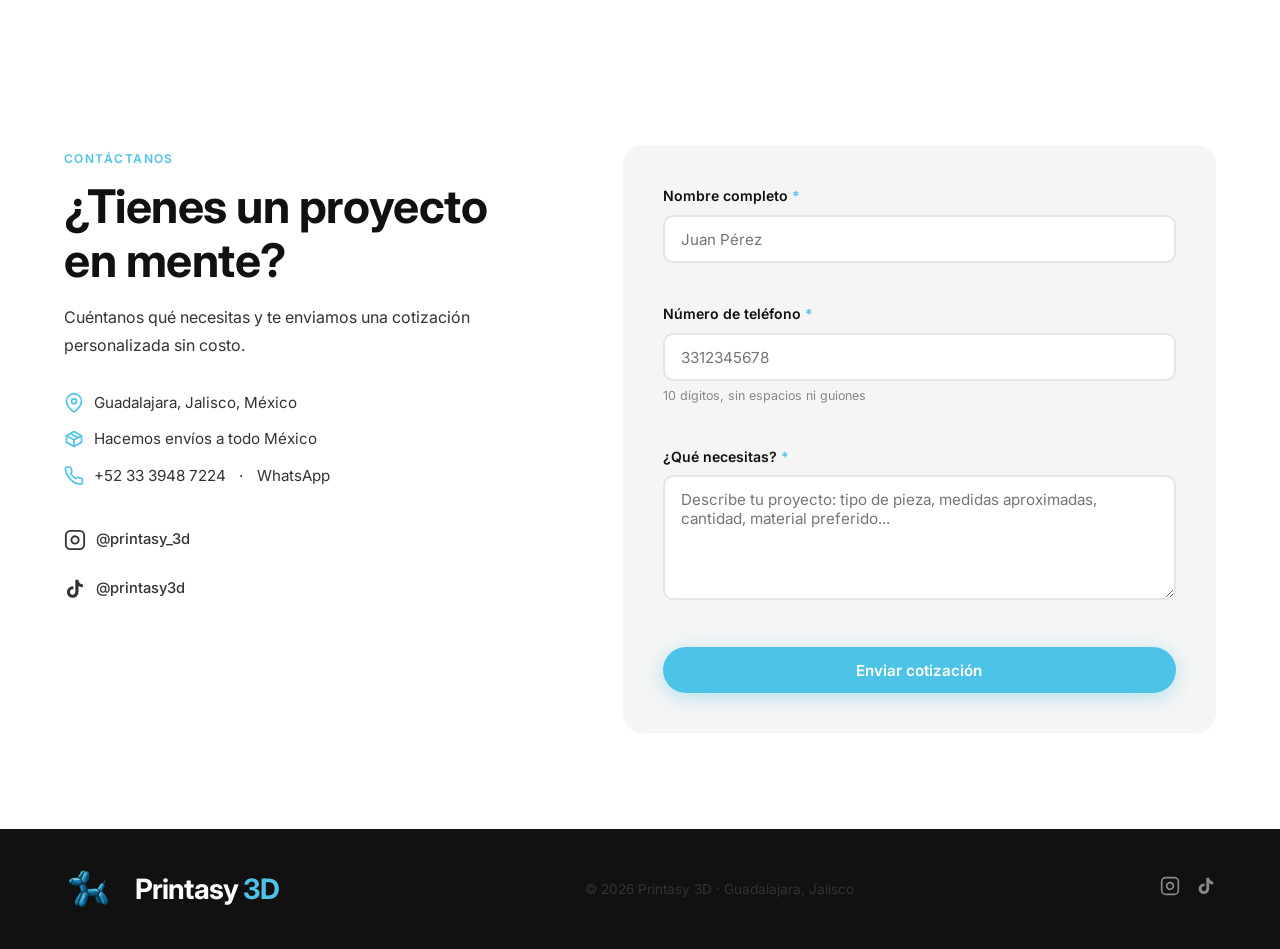
==== commit d3757123: "perf: reemplaza todas las imágenes JPEG por WebP Actualiza src en index.html y portfolio.html para u" ====
--- a/index.html
+++ b/index.html
@@ -73,8 +73,8 @@
   <!-- ===== HERO ===== -->
   <section id="inicio" class="hero">
     <div class="hero-bg">
-      <video class="hero-video hero-video--desktop" src="images/background.mp4" autoplay muted loop playsinline preload="metadata" poster="images/hero-poster-desktop.jpg" width="1920" height="1080"></video>
-      <video class="hero-video hero-video--mobile" src="images/Celular.mp4" autoplay muted loop playsinline preload="metadata" poster="images/hero-poster-mobile.jpg" width="1080" height="1920"></video>
+      <video class="hero-video hero-video--desktop" src="images/background.mp4" autoplay muted loop playsinline preload="metadata" poster="images/hero-poster-desktop.webp" width="1920" height="1080"></video>
+      <video class="hero-video hero-video--mobile" src="images/Celular.mp4" autoplay muted loop playsinline preload="metadata" poster="images/hero-poster-mobile.webp" width="1080" height="1920"></video>
     </div>
     <div class="hero-overlay"></div>
     <div class="hero-content">
@@ -212,19 +212,19 @@
       </div>
       <div class="gallery-grid">
         <figure class="gallery-item animate-on-scroll" data-delay="0" data-label="Avión decorativo">
-          <img src="images/avion.jpg" alt="Avión decorativo impreso en 3D en Guadalajara" loading="lazy" width="480" height="853" onerror="this.parentElement.classList.add('img-placeholder')">
+          <img src="images/avion.webp" alt="Avión decorativo impreso en 3D en Guadalajara" loading="lazy" width="480" height="853" onerror="this.parentElement.classList.add('img-placeholder')">
           <div class="gallery-overlay"><span>Avión decorativo</span></div>
         </figure>
         <figure class="gallery-item animate-on-scroll" data-delay="100" data-label="Bulbasaur coleccionable">
-          <img src="images/bulbasaur.jpg" alt="Bulbasaur coleccionable impreso en 3D Guadalajara" loading="lazy" width="480" height="640" onerror="this.parentElement.classList.add('img-placeholder')">
+          <img src="images/bulbasaur.webp" alt="Bulbasaur coleccionable impreso en 3D Guadalajara" loading="lazy" width="480" height="640" onerror="this.parentElement.classList.add('img-placeholder')">
           <div class="gallery-overlay"><span>Bulbasaur coleccionable</span></div>
         </figure>
         <figure class="gallery-item animate-on-scroll" data-delay="200" data-label="Coraline figura">
-          <img src="images/coraline.jpg" alt="Figura de Coraline impresa en 3D Guadalajara" loading="lazy" width="480" height="640" onerror="this.parentElement.classList.add('img-placeholder')">
+          <img src="images/coraline.webp" alt="Figura de Coraline impresa en 3D Guadalajara" loading="lazy" width="480" height="640" onerror="this.parentElement.classList.add('img-placeholder')">
           <div class="gallery-overlay"><span>Coraline figura</span></div>
         </figure>
         <figure class="gallery-item animate-on-scroll" data-delay="300" data-label="Demogorgon figura">
-          <img src="images/demogorgon.jpg" alt="Figura Demogorgon impresa en 3D Guadalajara" loading="lazy" width="1125" height="2000" onerror="this.parentElement.classList.add('img-placeholder')">
+          <img src="images/demogorgon.webp" alt="Figura Demogorgon impresa en 3D Guadalajara" loading="lazy" width="1125" height="2000" onerror="this.parentElement.classList.add('img-placeholder')">
           <div class="gallery-overlay"><span>Demogorgon figura</span></div>
         </figure>
         <figure class="gallery-item animate-on-scroll" data-delay="400" data-label="Esferas decorativas">
@@ -232,11 +232,11 @@
           <div class="gallery-overlay"><span>Daxter y Clank</span></div>
         </figure>
         <figure class="gallery-item animate-on-scroll" data-delay="500" data-label="Gato decorativo">
-          <img src="images/gato.jpg" alt="Gato decorativo articulado impreso en 3D Guadalajara" loading="lazy" width="1126" height="1500" onerror="this.parentElement.classList.add('img-placeholder')">
+          <img src="images/gato.webp" alt="Gato decorativo articulado impreso en 3D Guadalajara" loading="lazy" width="1126" height="1500" onerror="this.parentElement.classList.add('img-placeholder')">
           <div class="gallery-overlay"><span>Gato decorativo</span></div>
         </figure>
         <figure class="gallery-item animate-on-scroll" data-delay="600" data-label="Jack Skellington">
-          <img src="images/jack.jpg" alt="Jack Skellington figura impresa en 3D Guadalajara" loading="lazy" width="480" height="640" onerror="this.parentElement.classList.add('img-placeholder')">
+          <img src="images/jack.webp" alt="Jack Skellington figura impresa en 3D Guadalajara" loading="lazy" width="480" height="640" onerror="this.parentElement.classList.add('img-placeholder')">
           <div class="gallery-overlay"><span>Jack Skellington</span></div>
         </figure>
         <figure class="gallery-item animate-on-scroll" data-delay="700" data-label="Llaveros personalizados">
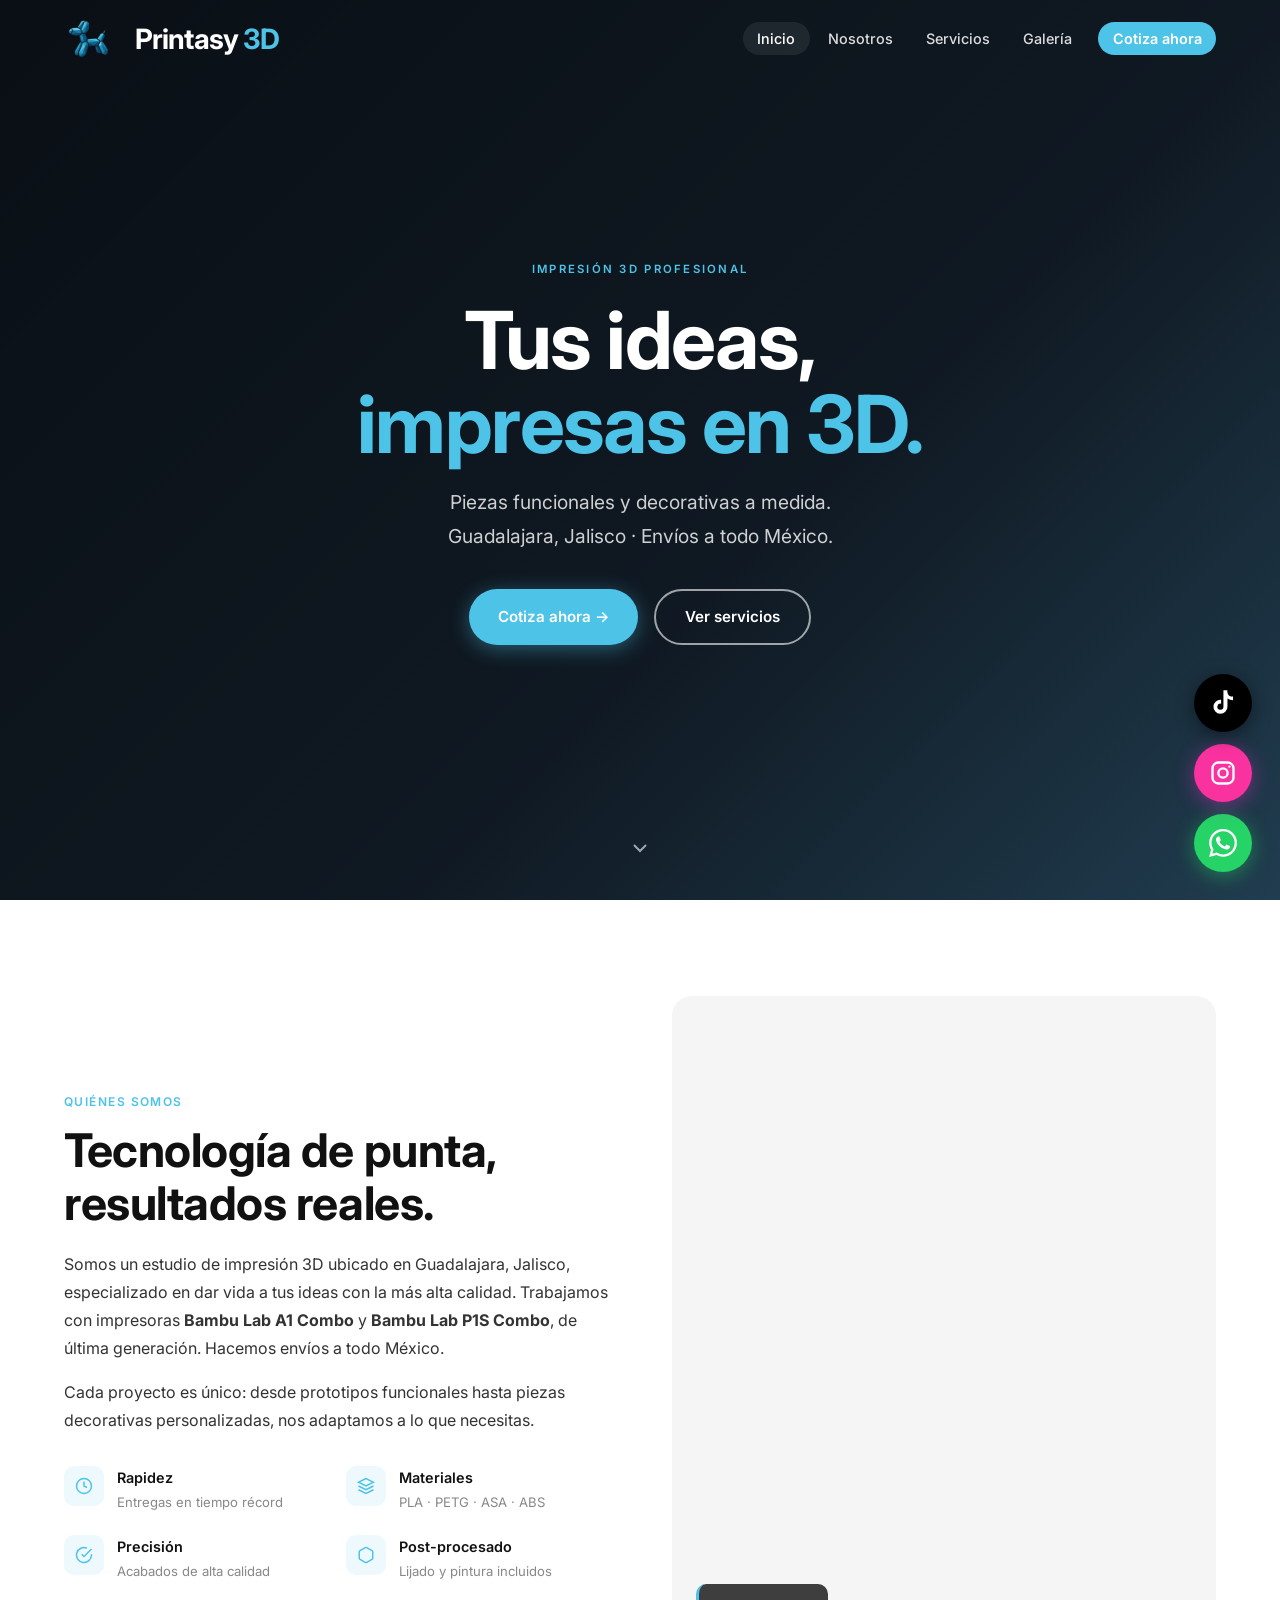
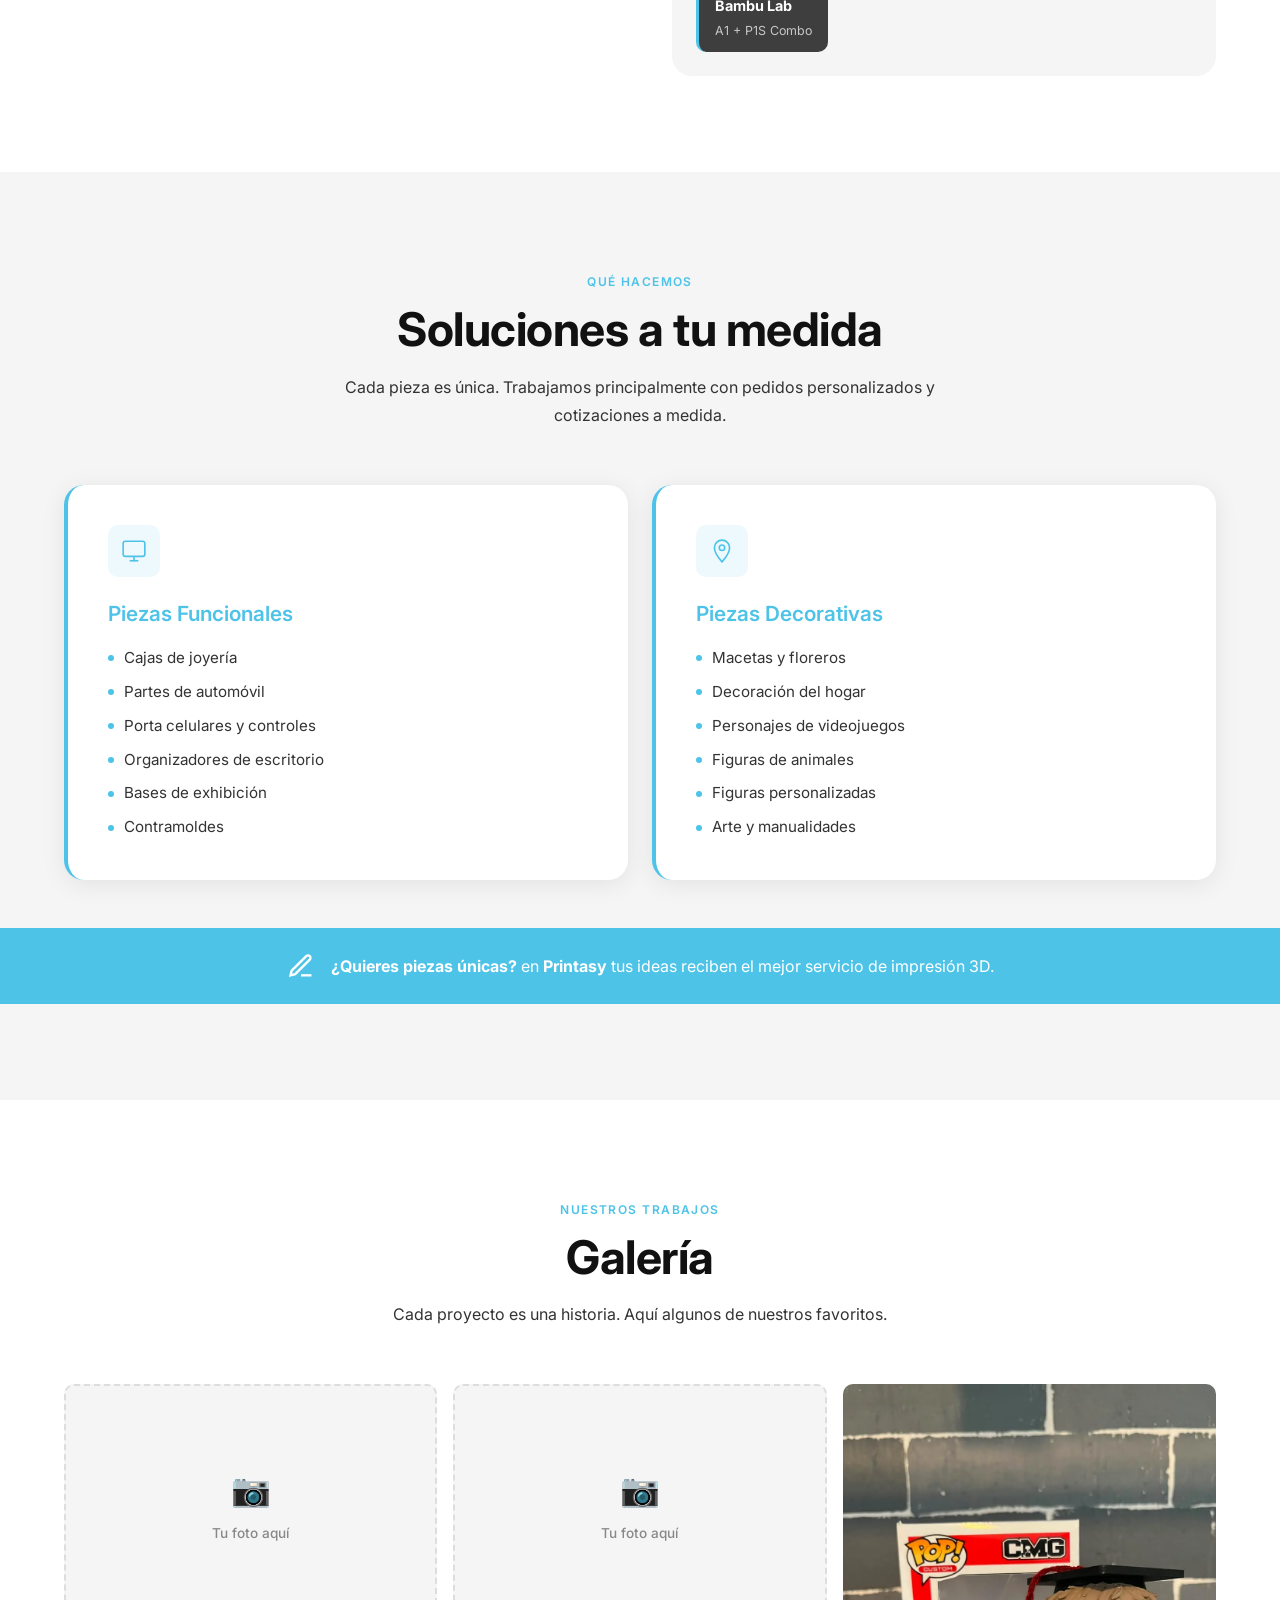
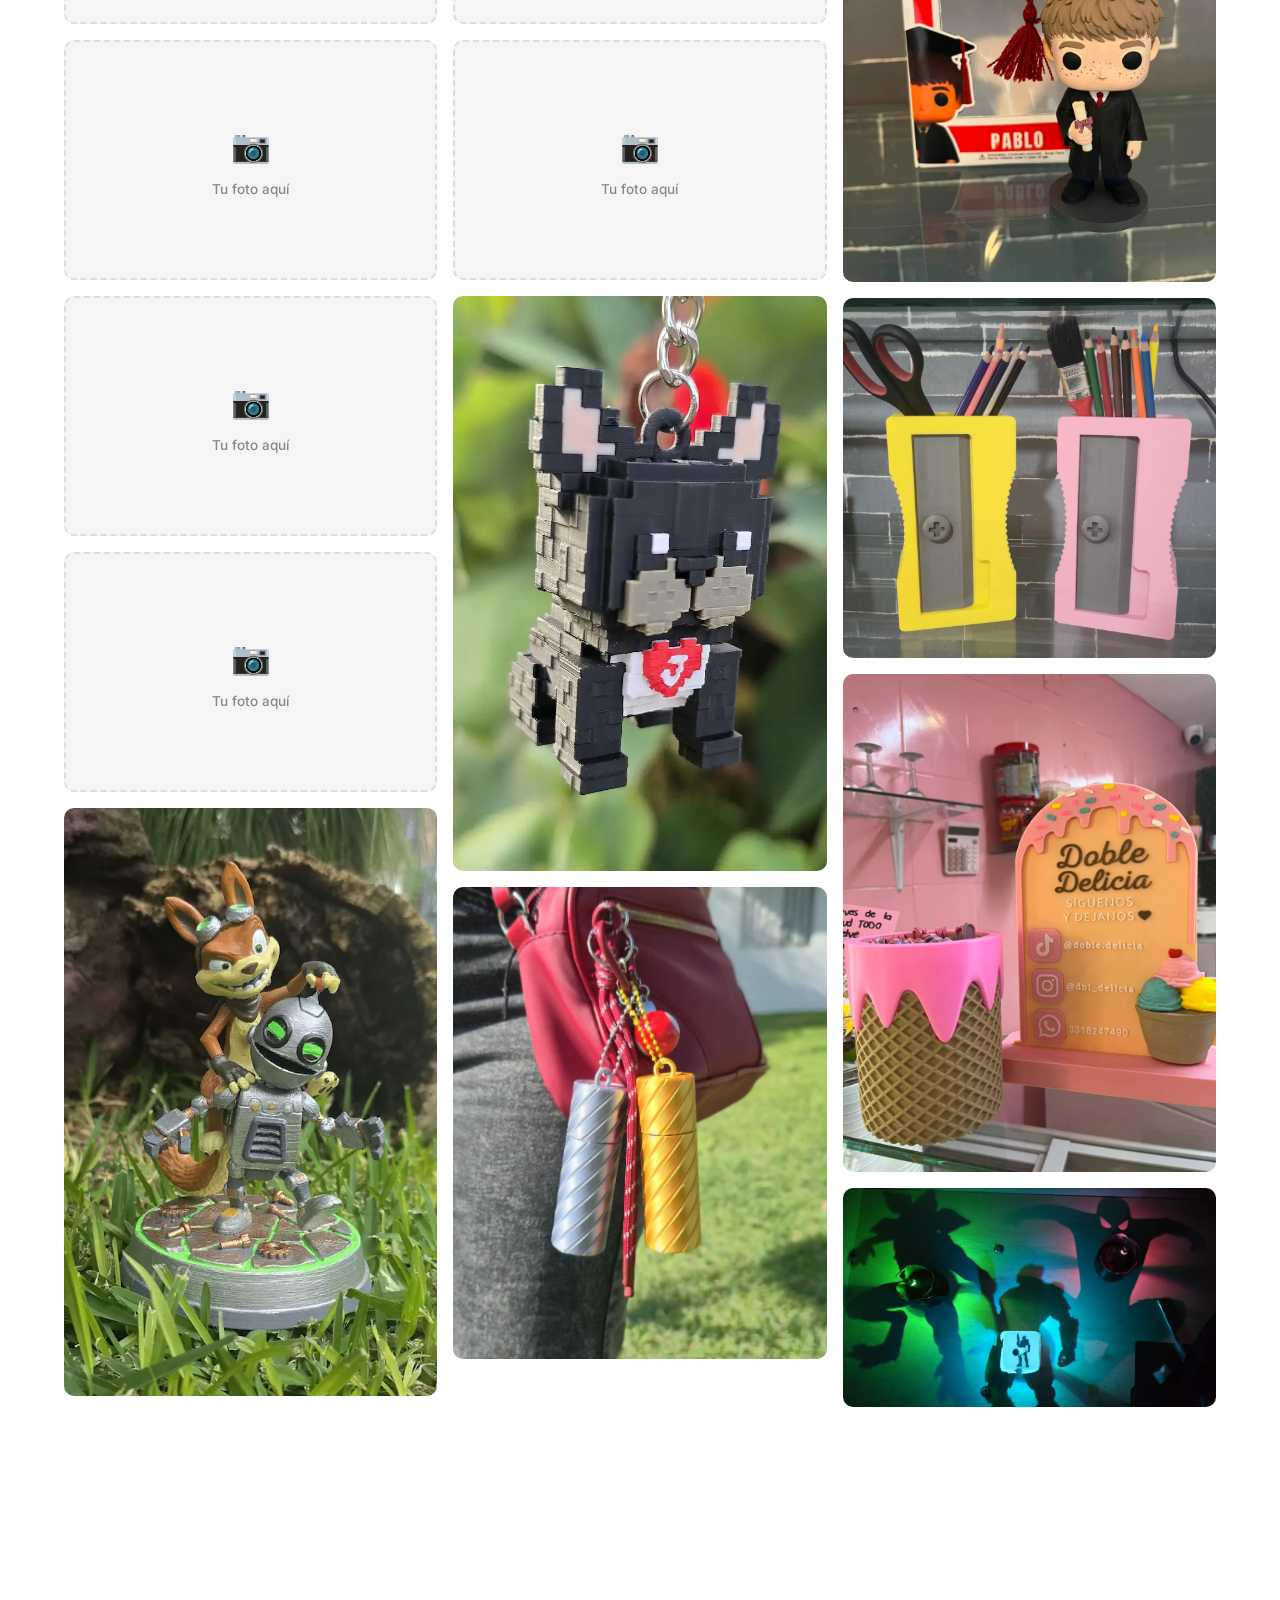
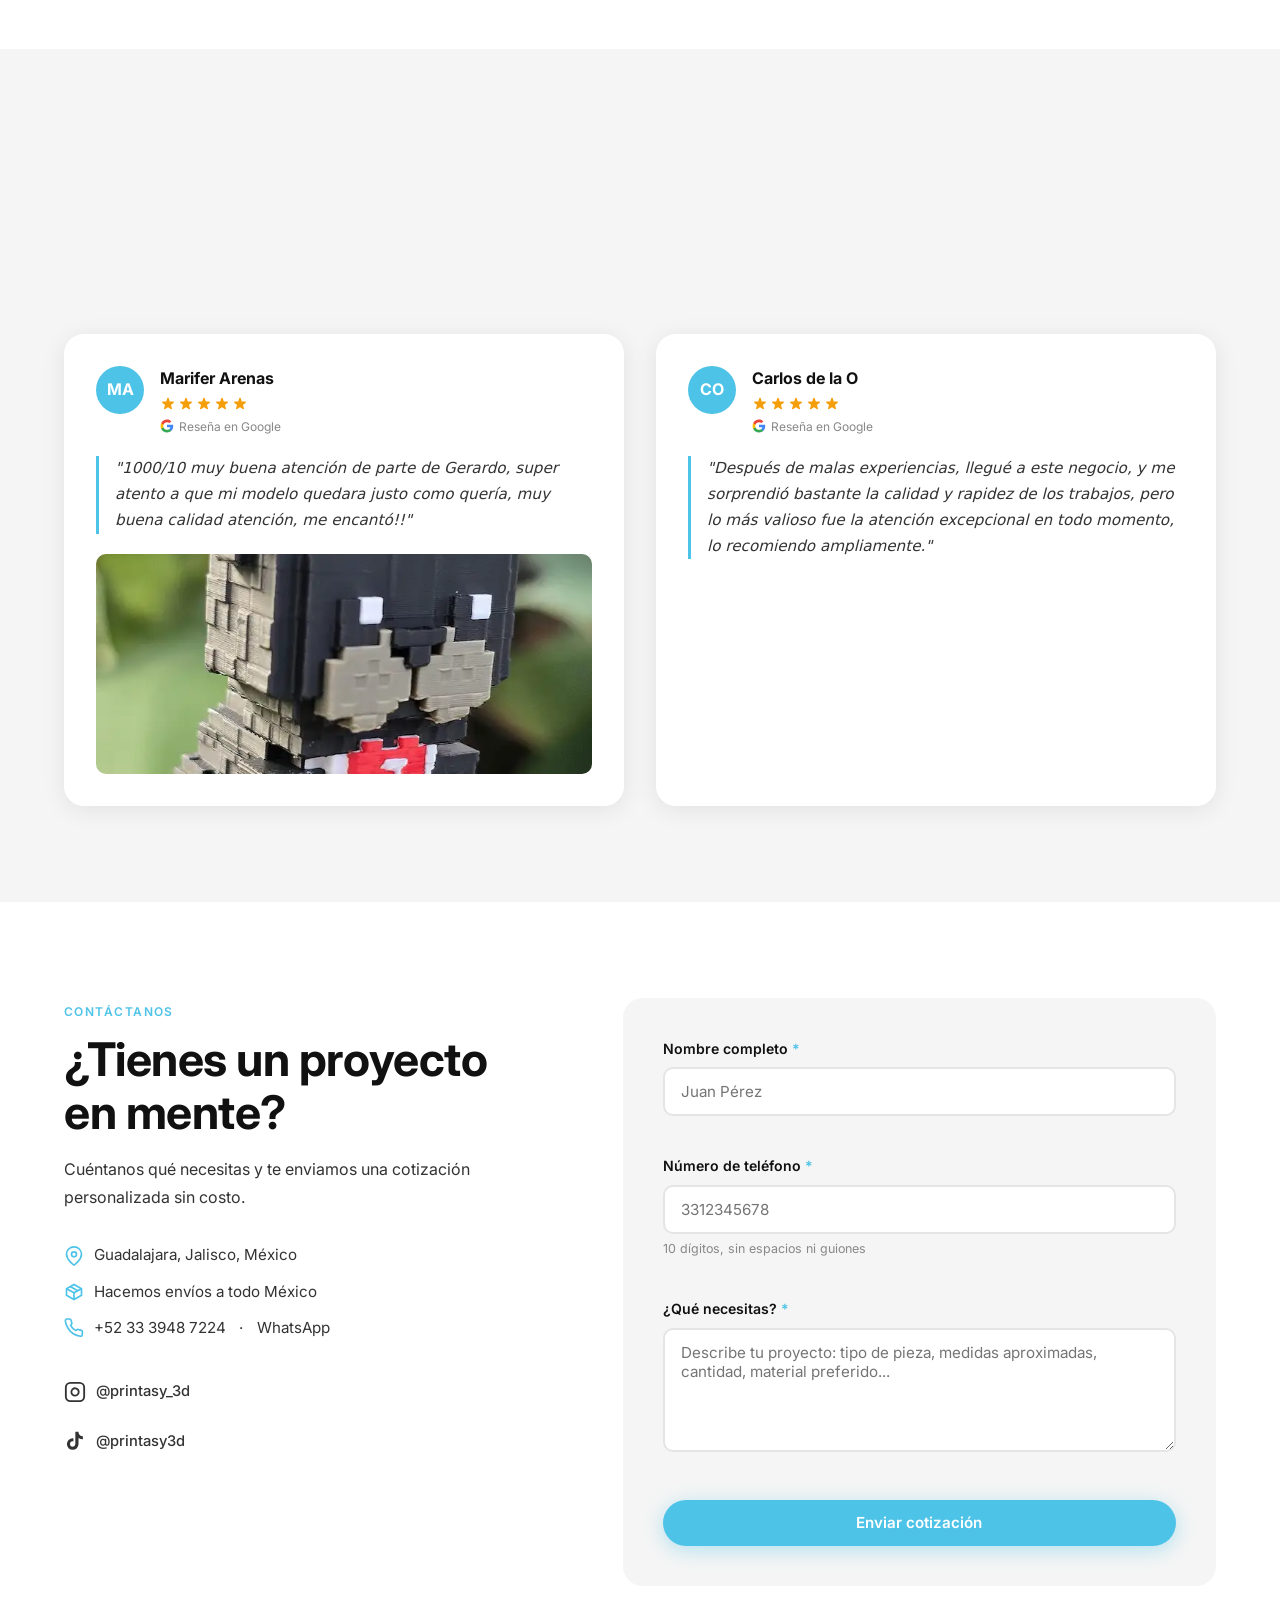
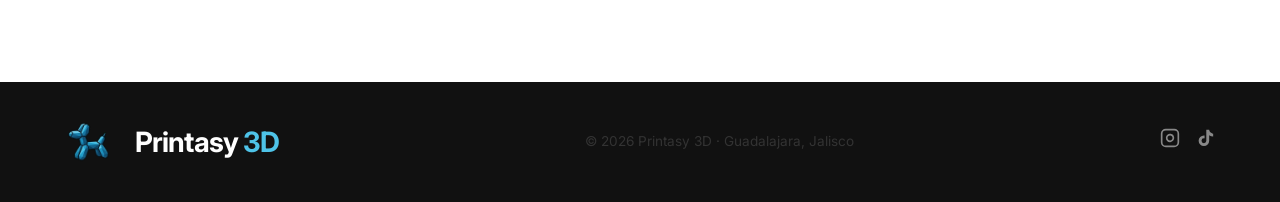
==== commit be27781e: "feat: agrega sección de reseñas de clientes verificadas de Google - Sección #resenas entre galería y" ====
--- a/index.html
+++ b/index.html
@@ -279,6 +279,71 @@
     <img src="" alt="" id="lightboxImg" class="lightbox-img">
     <p class="lightbox-caption" id="lightboxCaption"></p>
   </div>
+
+  <!-- ===== RESEÑAS ===== -->
+  <section id="resenas" class="reviews section">
+    <div class="container">
+      <div class="section-header animate-on-scroll">
+        <span class="section-label">Lo que dicen nuestros clientes</span>
+        <h2>Reseñas verificadas</h2>
+        <p>Opiniones reales de clientes en Google.</p>
+      </div>
+      <div class="reviews-grid">
+
+        <!-- Reseña 1 — Marifer Arenas -->
+        <article class="review-card animate-on-scroll" data-delay="0">
+          <div class="review-header">
+            <div class="review-avatar">MA</div>
+            <div class="review-meta">
+              <strong class="review-name">Marifer Arenas</strong>
+              <div class="review-stars" aria-label="5 de 5 estrellas">
+                <svg viewBox="0 0 20 20" fill="currentColor" width="16" height="16"><path d="M9.049 2.927c.3-.921 1.603-.921 1.902 0l1.07 3.292a1 1 0 00.95.69h3.462c.969 0 1.371 1.24.588 1.81l-2.8 2.034a1 1 0 00-.364 1.118l1.07 3.292c.3.921-.755 1.688-1.54 1.118l-2.8-2.034a1 1 0 00-1.175 0l-2.8 2.034c-.784.57-1.838-.197-1.539-1.118l1.07-3.292a1 1 0 00-.364-1.118L2.98 8.72c-.783-.57-.38-1.81.588-1.81h3.461a1 1 0 00.951-.69l1.07-3.292z"/></svg>
+                <svg viewBox="0 0 20 20" fill="currentColor" width="16" height="16"><path d="M9.049 2.927c.3-.921 1.603-.921 1.902 0l1.07 3.292a1 1 0 00.95.69h3.462c.969 0 1.371 1.24.588 1.81l-2.8 2.034a1 1 0 00-.364 1.118l1.07 3.292c.3.921-.755 1.688-1.54 1.118l-2.8-2.034a1 1 0 00-1.175 0l-2.8 2.034c-.784.57-1.838-.197-1.539-1.118l1.07-3.292a1 1 0 00-.364-1.118L2.98 8.72c-.783-.57-.38-1.81.588-1.81h3.461a1 1 0 00.951-.69l1.07-3.292z"/></svg>
+                <svg viewBox="0 0 20 20" fill="currentColor" width="16" height="16"><path d="M9.049 2.927c.3-.921 1.603-.921 1.902 0l1.07 3.292a1 1 0 00.95.69h3.462c.969 0 1.371 1.24.588 1.81l-2.8 2.034a1 1 0 00-.364 1.118l1.07 3.292c.3.921-.755 1.688-1.54 1.118l-2.8-2.034a1 1 0 00-1.175 0l-2.8 2.034c-.784.57-1.838-.197-1.539-1.118l1.07-3.292a1 1 0 00-.364-1.118L2.98 8.72c-.783-.57-.38-1.81.588-1.81h3.461a1 1 0 00.951-.69l1.07-3.292z"/></svg>
+                <svg viewBox="0 0 20 20" fill="currentColor" width="16" height="16"><path d="M9.049 2.927c.3-.921 1.603-.921 1.902 0l1.07 3.292a1 1 0 00.95.69h3.462c.969 0 1.371 1.24.588 1.81l-2.8 2.034a1 1 0 00-.364 1.118l1.07 3.292c.3.921-.755 1.688-1.54 1.118l-2.8-2.034a1 1 0 00-1.175 0l-2.8 2.034c-.784.57-1.838-.197-1.539-1.118l1.07-3.292a1 1 0 00-.364-1.118L2.98 8.72c-.783-.57-.38-1.81.588-1.81h3.461a1 1 0 00.951-.69l1.07-3.292z"/></svg>
+                <svg viewBox="0 0 20 20" fill="currentColor" width="16" height="16"><path d="M9.049 2.927c.3-.921 1.603-.921 1.902 0l1.07 3.292a1 1 0 00.95.69h3.462c.969 0 1.371 1.24.588 1.81l-2.8 2.034a1 1 0 00-.364 1.118l1.07 3.292c.3.921-.755 1.688-1.54 1.118l-2.8-2.034a1 1 0 00-1.175 0l-2.8 2.034c-.784.57-1.838-.197-1.539-1.118l1.07-3.292a1 1 0 00-.364-1.118L2.98 8.72c-.783-.57-.38-1.81.588-1.81h3.461a1 1 0 00.951-.69l1.07-3.292z"/></svg>
+              </div>
+              <span class="review-source">
+                <svg viewBox="0 0 24 24" width="14" height="14" aria-hidden="true"><path fill="#4285F4" d="M22.56 12.25c0-.78-.07-1.53-.2-2.25H12v4.26h5.92c-.26 1.37-1.04 2.53-2.21 3.31v2.77h3.57c2.08-1.92 3.28-4.74 3.28-8.09z"/><path fill="#34A853" d="M12 23c2.97 0 5.46-.98 7.28-2.66l-3.57-2.77c-.98.66-2.23 1.06-3.71 1.06-2.86 0-5.29-1.93-6.16-4.53H2.18v2.84C3.99 20.53 7.7 23 12 23z"/><path fill="#FBBC05" d="M5.84 14.09c-.22-.66-.35-1.36-.35-2.09s.13-1.43.35-2.09V7.07H2.18C1.43 8.55 1 10.22 1 12s.43 3.45 1.18 4.93l3.66-2.84z"/><path fill="#EA4335" d="M12 5.38c1.62 0 3.06.56 4.21 1.64l3.15-3.15C17.45 2.09 14.97 1 12 1 7.7 1 3.99 3.47 2.18 7.07l3.66 2.84c.87-2.6 3.3-4.53 6.16-4.53z"/></svg>
+                Reseña en Google
+              </span>
+            </div>
+          </div>
+          <blockquote class="review-text">
+            "1000/10 muy buena atención de parte de Gerardo, super atento a que mi modelo quedara justo como quería, muy buena calidad atención, me encantó!!"
+          </blockquote>
+          <div class="review-photo">
+            <img src="images/LlaveroPerroMinecraft.webp" alt="Llavero personalizado impreso en 3D — pedido de Marifer Arenas" loading="lazy">
+          </div>
+        </article>
+
+        <!-- Reseña 2 — Carlos de la O -->
+        <article class="review-card animate-on-scroll" data-delay="150">
+          <div class="review-header">
+            <div class="review-avatar">CO</div>
+            <div class="review-meta">
+              <strong class="review-name">Carlos de la O</strong>
+              <div class="review-stars" aria-label="5 de 5 estrellas">
+                <svg viewBox="0 0 20 20" fill="currentColor" width="16" height="16"><path d="M9.049 2.927c.3-.921 1.603-.921 1.902 0l1.07 3.292a1 1 0 00.95.69h3.462c.969 0 1.371 1.24.588 1.81l-2.8 2.034a1 1 0 00-.364 1.118l1.07 3.292c.3.921-.755 1.688-1.54 1.118l-2.8-2.034a1 1 0 00-1.175 0l-2.8 2.034c-.784.57-1.838-.197-1.539-1.118l1.07-3.292a1 1 0 00-.364-1.118L2.98 8.72c-.783-.57-.38-1.81.588-1.81h3.461a1 1 0 00.951-.69l1.07-3.292z"/></svg>
+                <svg viewBox="0 0 20 20" fill="currentColor" width="16" height="16"><path d="M9.049 2.927c.3-.921 1.603-.921 1.902 0l1.07 3.292a1 1 0 00.95.69h3.462c.969 0 1.371 1.24.588 1.81l-2.8 2.034a1 1 0 00-.364 1.118l1.07 3.292c.3.921-.755 1.688-1.54 1.118l-2.8-2.034a1 1 0 00-1.175 0l-2.8 2.034c-.784.57-1.838-.197-1.539-1.118l1.07-3.292a1 1 0 00-.364-1.118L2.98 8.72c-.783-.57-.38-1.81.588-1.81h3.461a1 1 0 00.951-.69l1.07-3.292z"/></svg>
+                <svg viewBox="0 0 20 20" fill="currentColor" width="16" height="16"><path d="M9.049 2.927c.3-.921 1.603-.921 1.902 0l1.07 3.292a1 1 0 00.95.69h3.462c.969 0 1.371 1.24.588 1.81l-2.8 2.034a1 1 0 00-.364 1.118l1.07 3.292c.3.921-.755 1.688-1.54 1.118l-2.8-2.034a1 1 0 00-1.175 0l-2.8 2.034c-.784.57-1.838-.197-1.539-1.118l1.07-3.292a1 1 0 00-.364-1.118L2.98 8.72c-.783-.57-.38-1.81.588-1.81h3.461a1 1 0 00.951-.69l1.07-3.292z"/></svg>
+                <svg viewBox="0 0 20 20" fill="currentColor" width="16" height="16"><path d="M9.049 2.927c.3-.921 1.603-.921 1.902 0l1.07 3.292a1 1 0 00.95.69h3.462c.969 0 1.371 1.24.588 1.81l-2.8 2.034a1 1 0 00-.364 1.118l1.07 3.292c.3.921-.755 1.688-1.54 1.118l-2.8-2.034a1 1 0 00-1.175 0l-2.8 2.034c-.784.57-1.838-.197-1.539-1.118l1.07-3.292a1 1 0 00-.364-1.118L2.98 8.72c-.783-.57-.38-1.81.588-1.81h3.461a1 1 0 00.951-.69l1.07-3.292z"/></svg>
+                <svg viewBox="0 0 20 20" fill="currentColor" width="16" height="16"><path d="M9.049 2.927c.3-.921 1.603-.921 1.902 0l1.07 3.292a1 1 0 00.95.69h3.462c.969 0 1.371 1.24.588 1.81l-2.8 2.034a1 1 0 00-.364 1.118l1.07 3.292c.3.921-.755 1.688-1.54 1.118l-2.8-2.034a1 1 0 00-1.175 0l-2.8 2.034c-.784.57-1.838-.197-1.539-1.118l1.07-3.292a1 1 0 00-.364-1.118L2.98 8.72c-.783-.57-.38-1.81.588-1.81h3.461a1 1 0 00.951-.69l1.07-3.292z"/></svg>
+              </div>
+              <span class="review-source">
+                <svg viewBox="0 0 24 24" width="14" height="14" aria-hidden="true"><path fill="#4285F4" d="M22.56 12.25c0-.78-.07-1.53-.2-2.25H12v4.26h5.92c-.26 1.37-1.04 2.53-2.21 3.31v2.77h3.57c2.08-1.92 3.28-4.74 3.28-8.09z"/><path fill="#34A853" d="M12 23c2.97 0 5.46-.98 7.28-2.66l-3.57-2.77c-.98.66-2.23 1.06-3.71 1.06-2.86 0-5.29-1.93-6.16-4.53H2.18v2.84C3.99 20.53 7.7 23 12 23z"/><path fill="#FBBC05" d="M5.84 14.09c-.22-.66-.35-1.36-.35-2.09s.13-1.43.35-2.09V7.07H2.18C1.43 8.55 1 10.22 1 12s.43 3.45 1.18 4.93l3.66-2.84z"/><path fill="#EA4335" d="M12 5.38c1.62 0 3.06.56 4.21 1.64l3.15-3.15C17.45 2.09 14.97 1 12 1 7.7 1 3.99 3.47 2.18 7.07l3.66 2.84c.87-2.6 3.3-4.53 6.16-4.53z"/></svg>
+                Reseña en Google
+              </span>
+            </div>
+          </div>
+          <blockquote class="review-text">
+            "Después de malas experiencias, llegué a este negocio, y me sorprendió bastante la calidad y rapidez de los trabajos, pero lo más valioso fue la atención excepcional en todo momento, lo recomiendo ampliamente."
+          </blockquote>
+        </article>
+
+      </div>
+    </div>
+  </section>
 
   <!-- ===== CONTACTO ===== -->
   <section id="contacto" class="contact section">
@@ -447,6 +512,27 @@
       }
     ],
     "areaServed": {"@type": "Country", "name": "México"},
+    "aggregateRating": {
+      "@type": "AggregateRating",
+      "ratingValue": "5",
+      "reviewCount": "2",
+      "bestRating": "5",
+      "worstRating": "1"
+    },
+    "review": [
+      {
+        "@type": "Review",
+        "author": {"@type": "Person", "name": "Marifer Arenas"},
+        "reviewRating": {"@type": "Rating", "ratingValue": "5", "bestRating": "5"},
+        "reviewBody": "1000/10 muy buena atención de parte de Gerardo, super atento a que mi modelo quedara justo como quería, muy buena calidad atención, me encantó!!"
+      },
+      {
+        "@type": "Review",
+        "author": {"@type": "Person", "name": "Carlos de la O"},
+        "reviewRating": {"@type": "Rating", "ratingValue": "5", "bestRating": "5"},
+        "reviewBody": "Después de malas experiencias, llegué a este negocio, y me sorprendió bastante la calidad y rapidez de los trabajos, pero lo más valioso fue la atención excepcional en todo momento, lo recomiendo ampliamente."
+      }
+    ],
     "hasOfferCatalog": {
       "@type": "OfferCatalog",
       "name": "Servicios de Impresión 3D",
--- a/css/styles.css
+++ b/css/styles.css
@@ -760,6 +760,94 @@
   transform: translateX(-50%) translateY(0);
 }
 
+
+/* ===========================
+   REVIEWS
+   =========================== */
+.reviews { background: var(--color-gray-light); }
+
+.reviews-grid {
+  display: grid;
+  grid-template-columns: repeat(auto-fit, minmax(300px, 1fr));
+  gap: 2rem;
+  margin-top: 3rem;
+}
+
+.review-card {
+  background: var(--color-white);
+  border-radius: var(--radius-lg);
+  padding: 2rem;
+  box-shadow: var(--shadow);
+  display: flex;
+  flex-direction: column;
+  gap: 1.25rem;
+}
+
+.review-header {
+  display: flex;
+  align-items: flex-start;
+  gap: 1rem;
+}
+
+.review-avatar {
+  width: 48px;
+  height: 48px;
+  border-radius: 50%;
+  background: var(--color-primary);
+  color: var(--color-white);
+  font-weight: 700;
+  font-size: 1rem;
+  display: flex;
+  align-items: center;
+  justify-content: center;
+  flex-shrink: 0;
+}
+
+.review-meta {
+  display: flex;
+  flex-direction: column;
+  gap: 0.3rem;
+}
+
+.review-name {
+  font-size: 1rem;
+  color: var(--color-black);
+}
+
+.review-stars {
+  display: flex;
+  gap: 2px;
+  color: #f59e0b;
+}
+
+.review-source {
+  display: flex;
+  align-items: center;
+  gap: 0.3rem;
+  font-size: 0.75rem;
+  color: var(--color-gray-mid);
+}
+
+.review-text {
+  font-size: 0.95rem;
+  line-height: 1.7;
+  color: var(--color-gray-dark);
+  font-style: italic;
+  border-left: 3px solid var(--color-primary);
+  padding-left: 1rem;
+}
+
+.review-photo {
+  border-radius: var(--radius);
+  overflow: hidden;
+  max-height: 220px;
+}
+
+.review-photo img {
+  width: 100%;
+  height: 220px;
+  object-fit: cover;
+}
 
 /* ===========================
    FOOTER
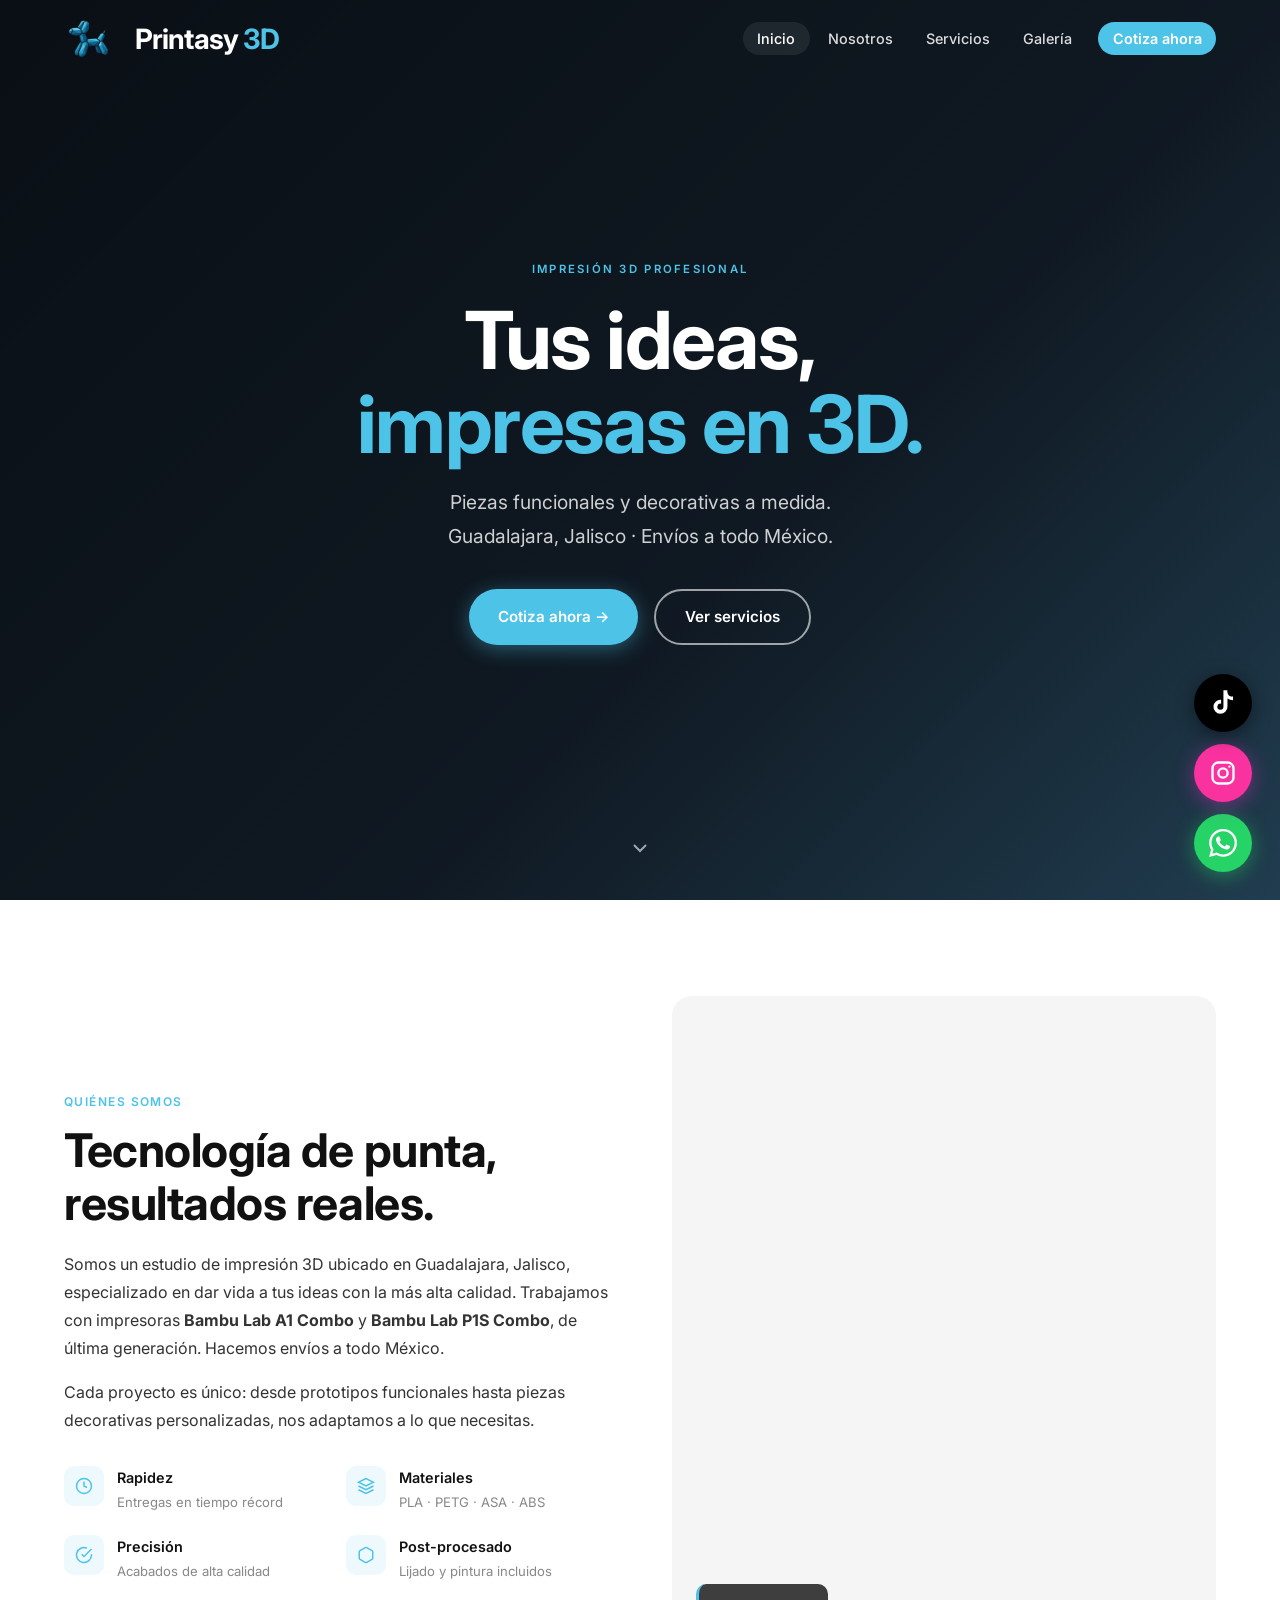
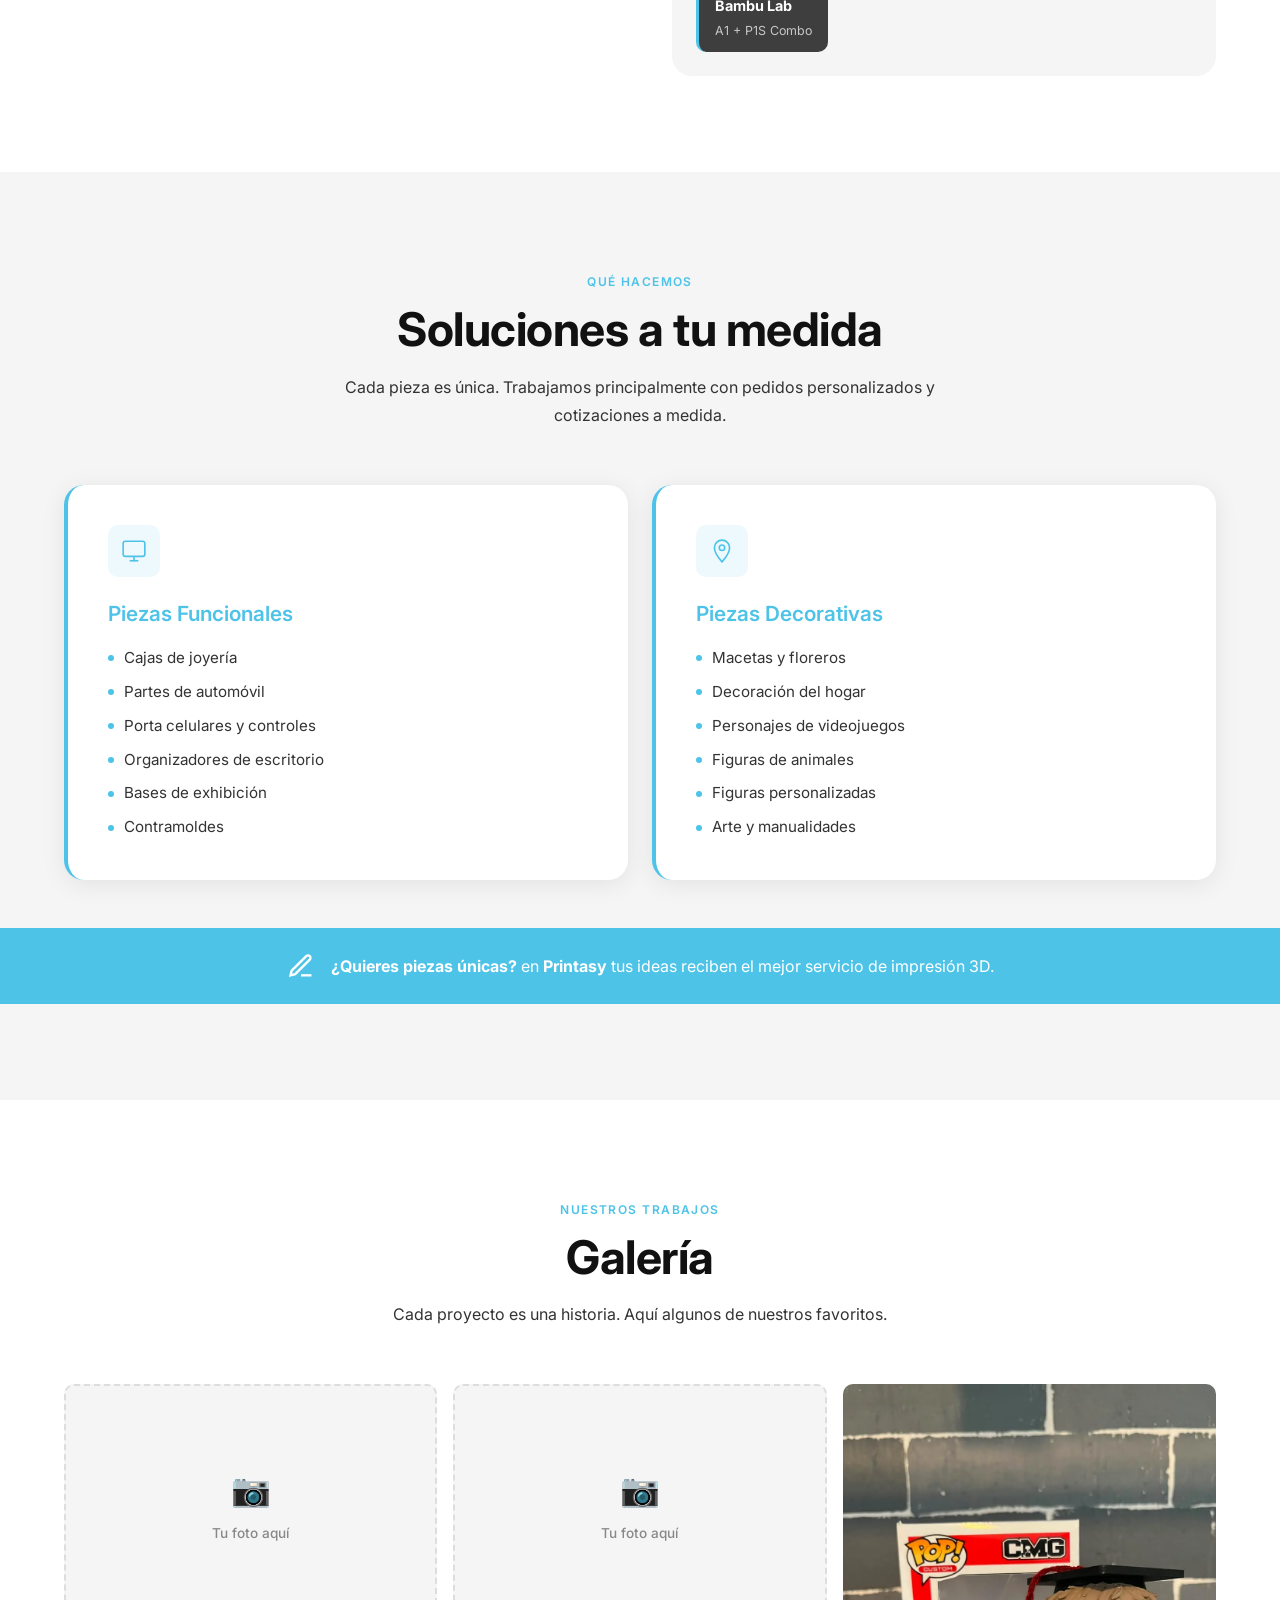
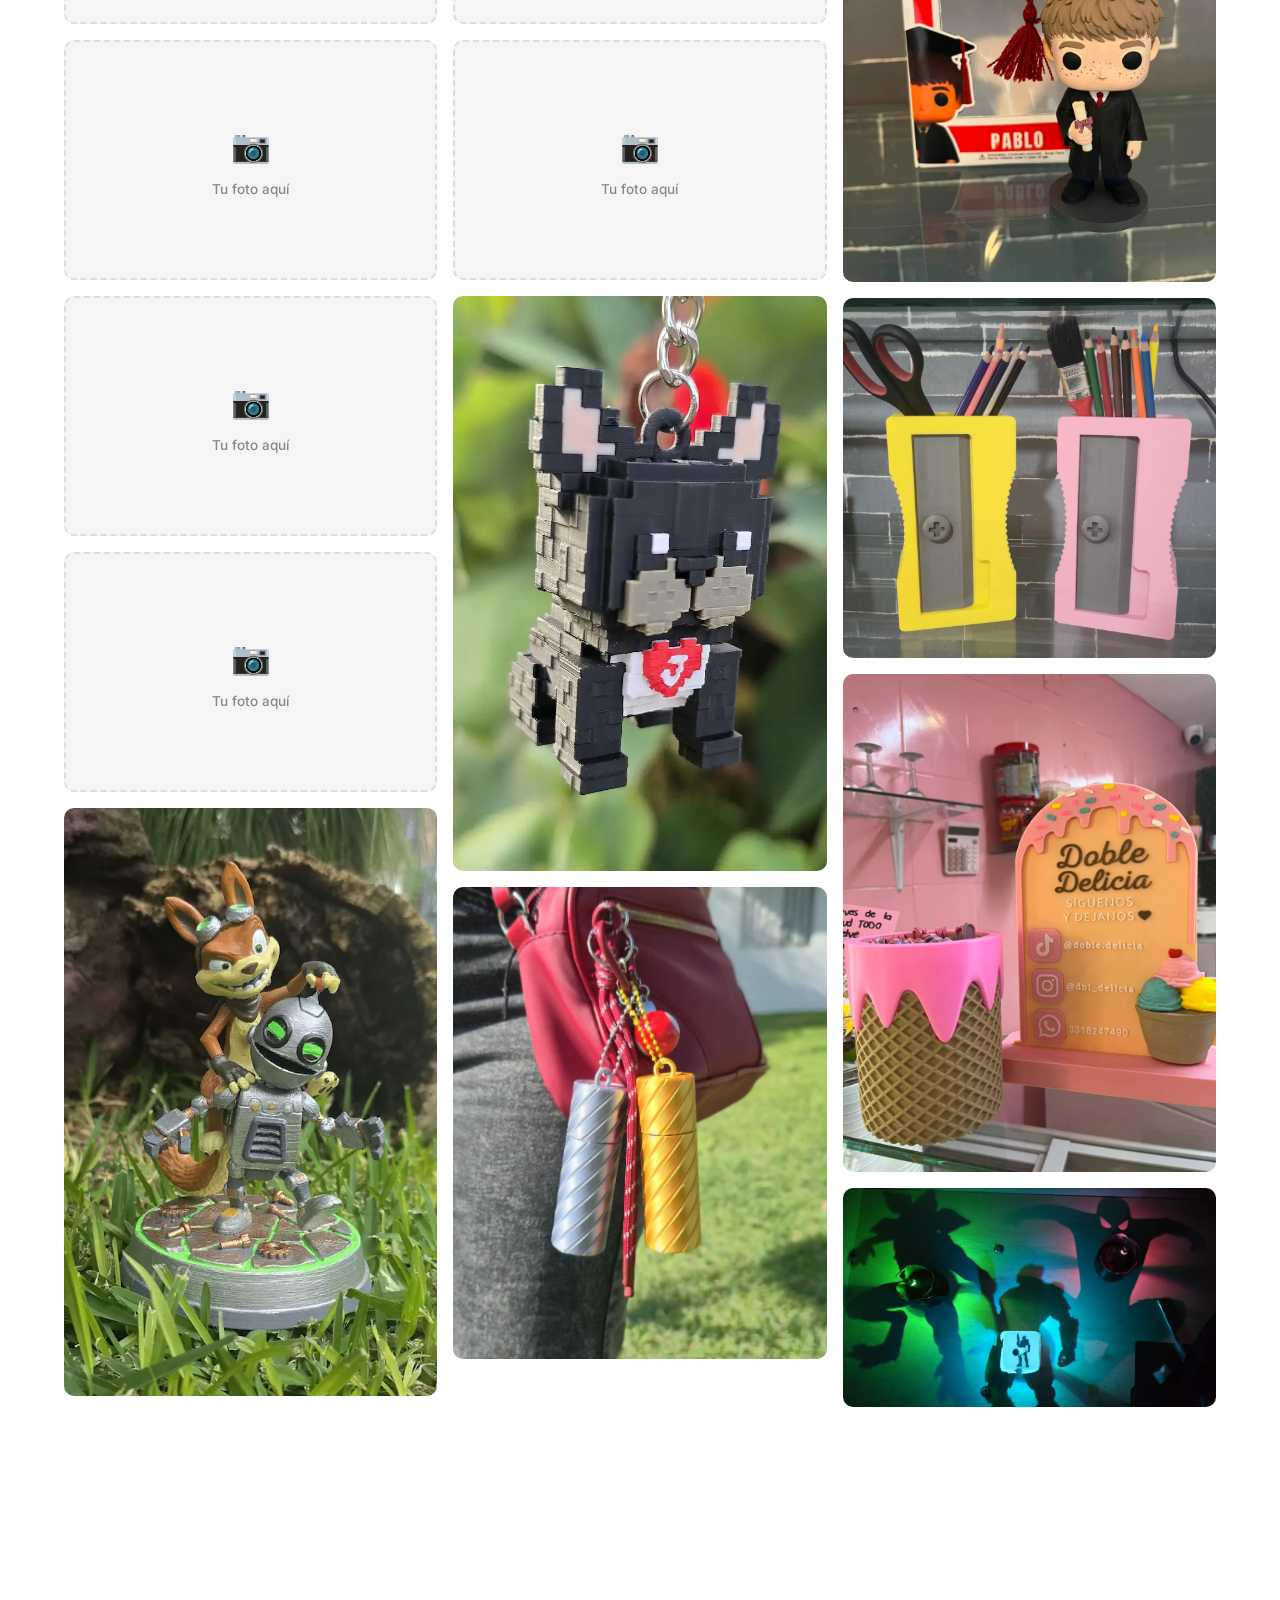
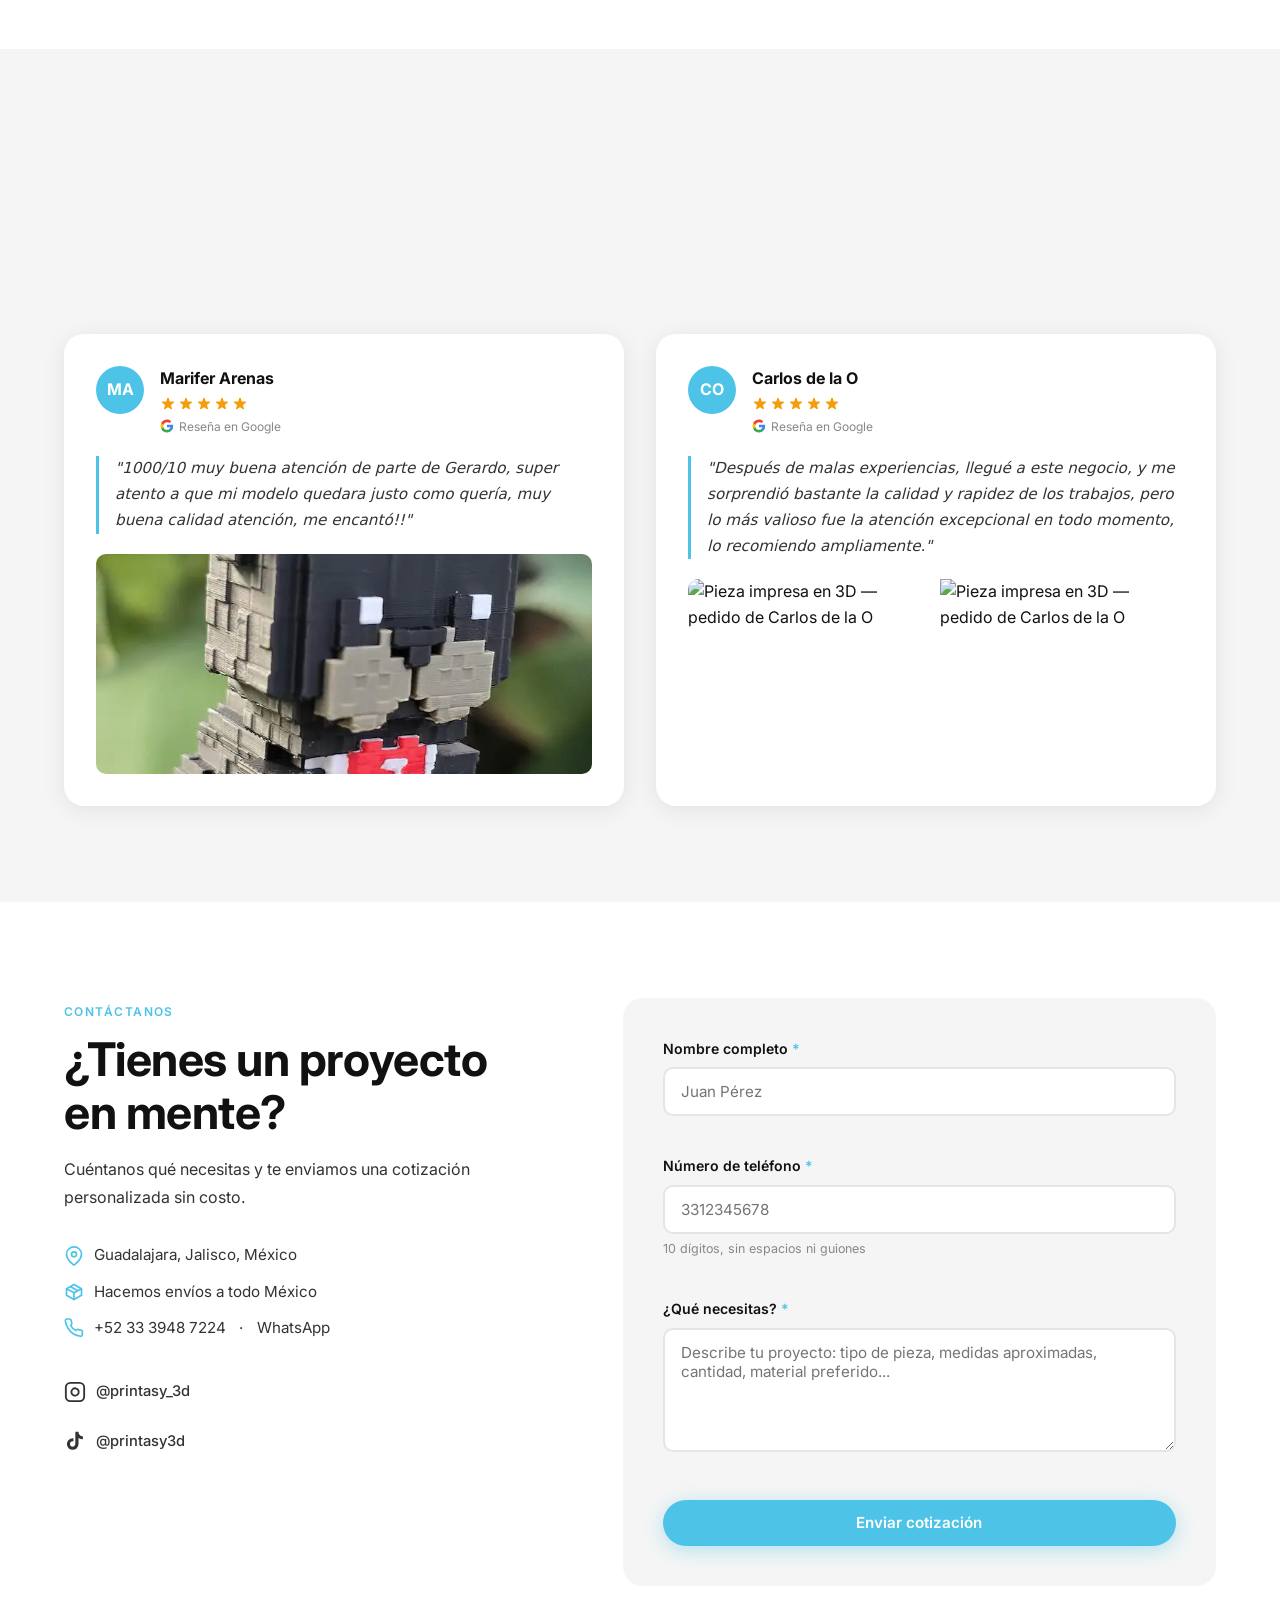
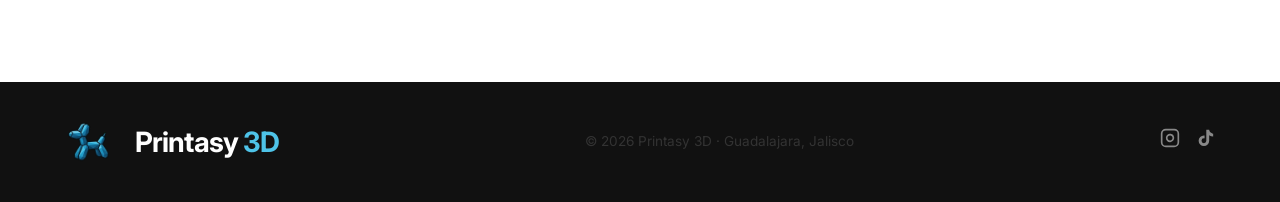
==== commit 807c9b8b: "feat: agrega fotos del pedido de Carlos de la O en su reseña Co-Authored-By: Claude Sonnet 4.6 <nore" ====
--- a/index.html
+++ b/index.html
@@ -339,6 +339,10 @@
           <blockquote class="review-text">
             "Después de malas experiencias, llegué a este negocio, y me sorprendió bastante la calidad y rapidez de los trabajos, pero lo más valioso fue la atención excepcional en todo momento, lo recomiendo ampliamente."
           </blockquote>
+          <div class="review-photos">
+            <img src="images/unnamed(1).webp" alt="Pieza impresa en 3D — pedido de Carlos de la O" loading="lazy">
+            <img src="images/unnamed(2).webp" alt="Pieza impresa en 3D — pedido de Carlos de la O" loading="lazy">
+          </div>
         </article>
 
       </div>
--- a/css/styles.css
+++ b/css/styles.css
@@ -847,6 +847,21 @@
   width: 100%;
   height: 220px;
   object-fit: cover;
+}
+
+.review-photos {
+  display: grid;
+  grid-template-columns: 1fr 1fr;
+  gap: 0.5rem;
+  border-radius: var(--radius);
+  overflow: hidden;
+}
+
+.review-photos img {
+  width: 100%;
+  height: 160px;
+  object-fit: cover;
+  display: block;
 }
 
 /* ===========================
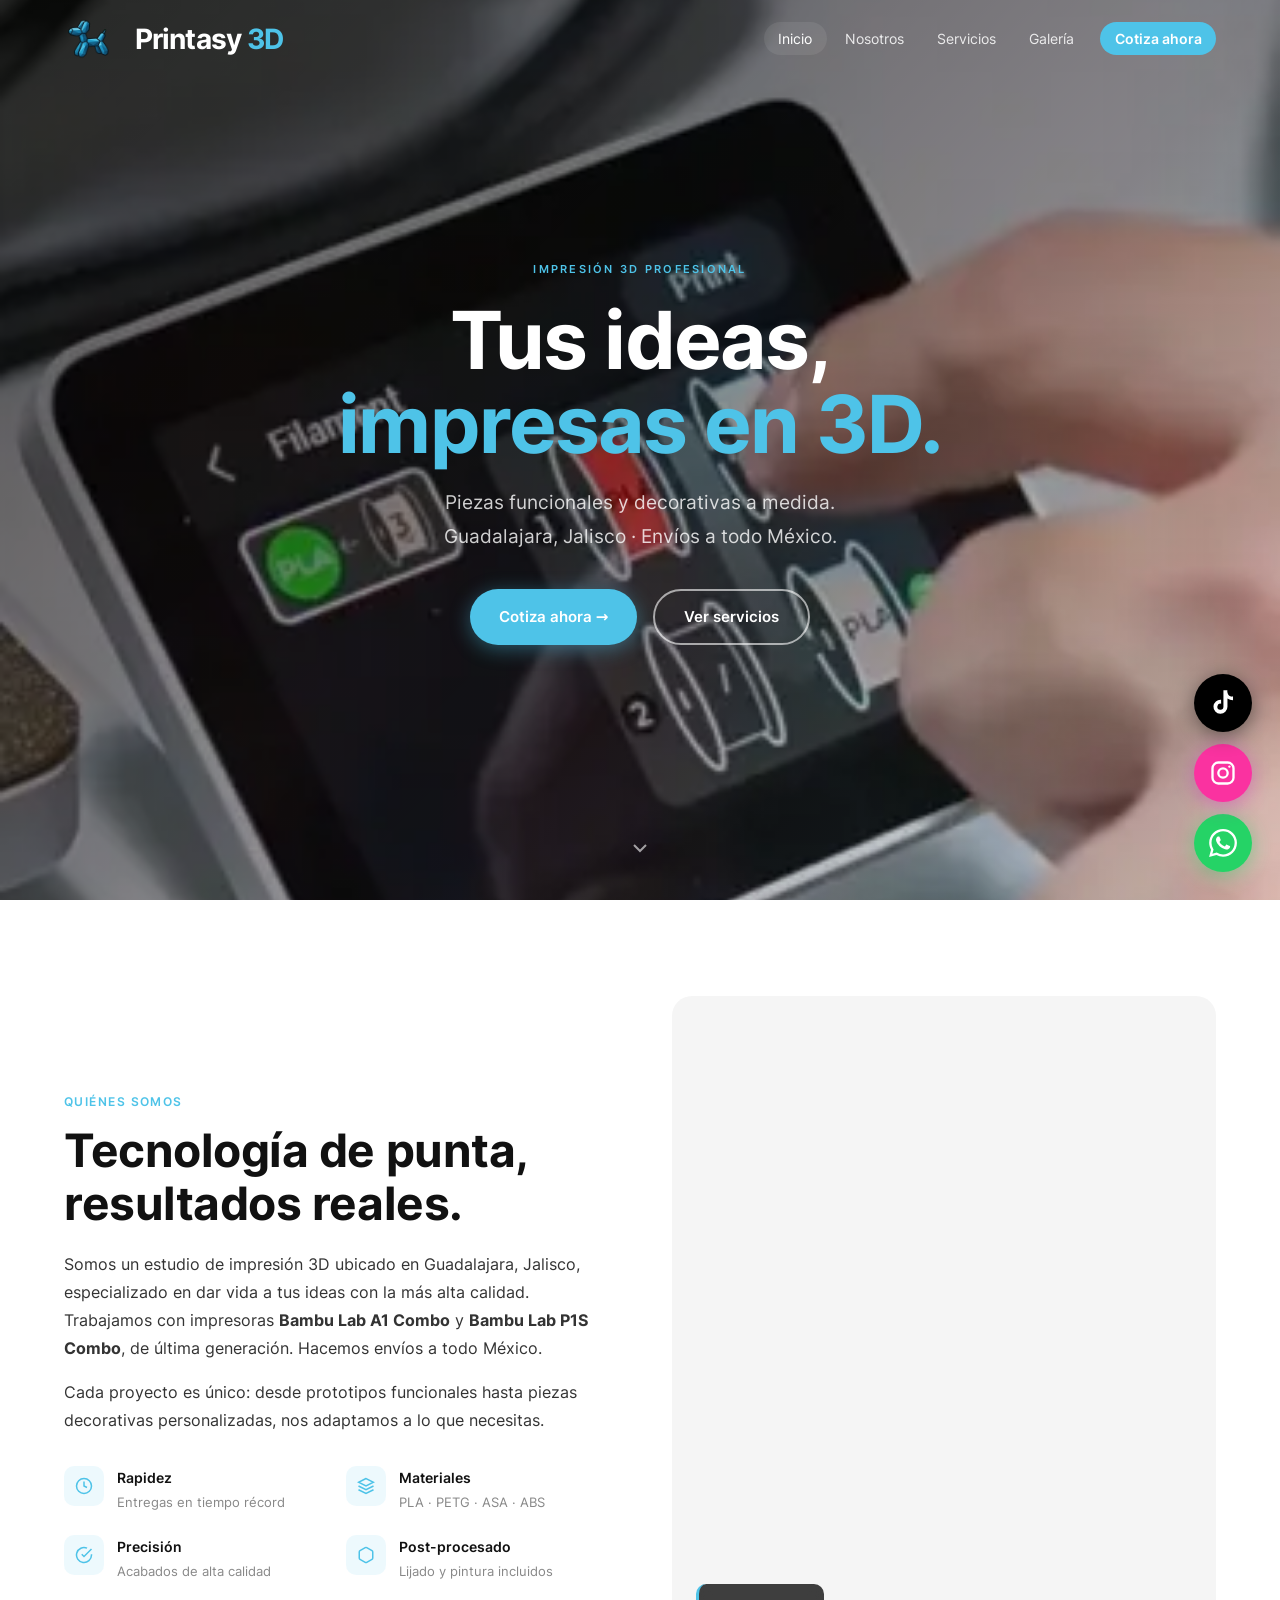
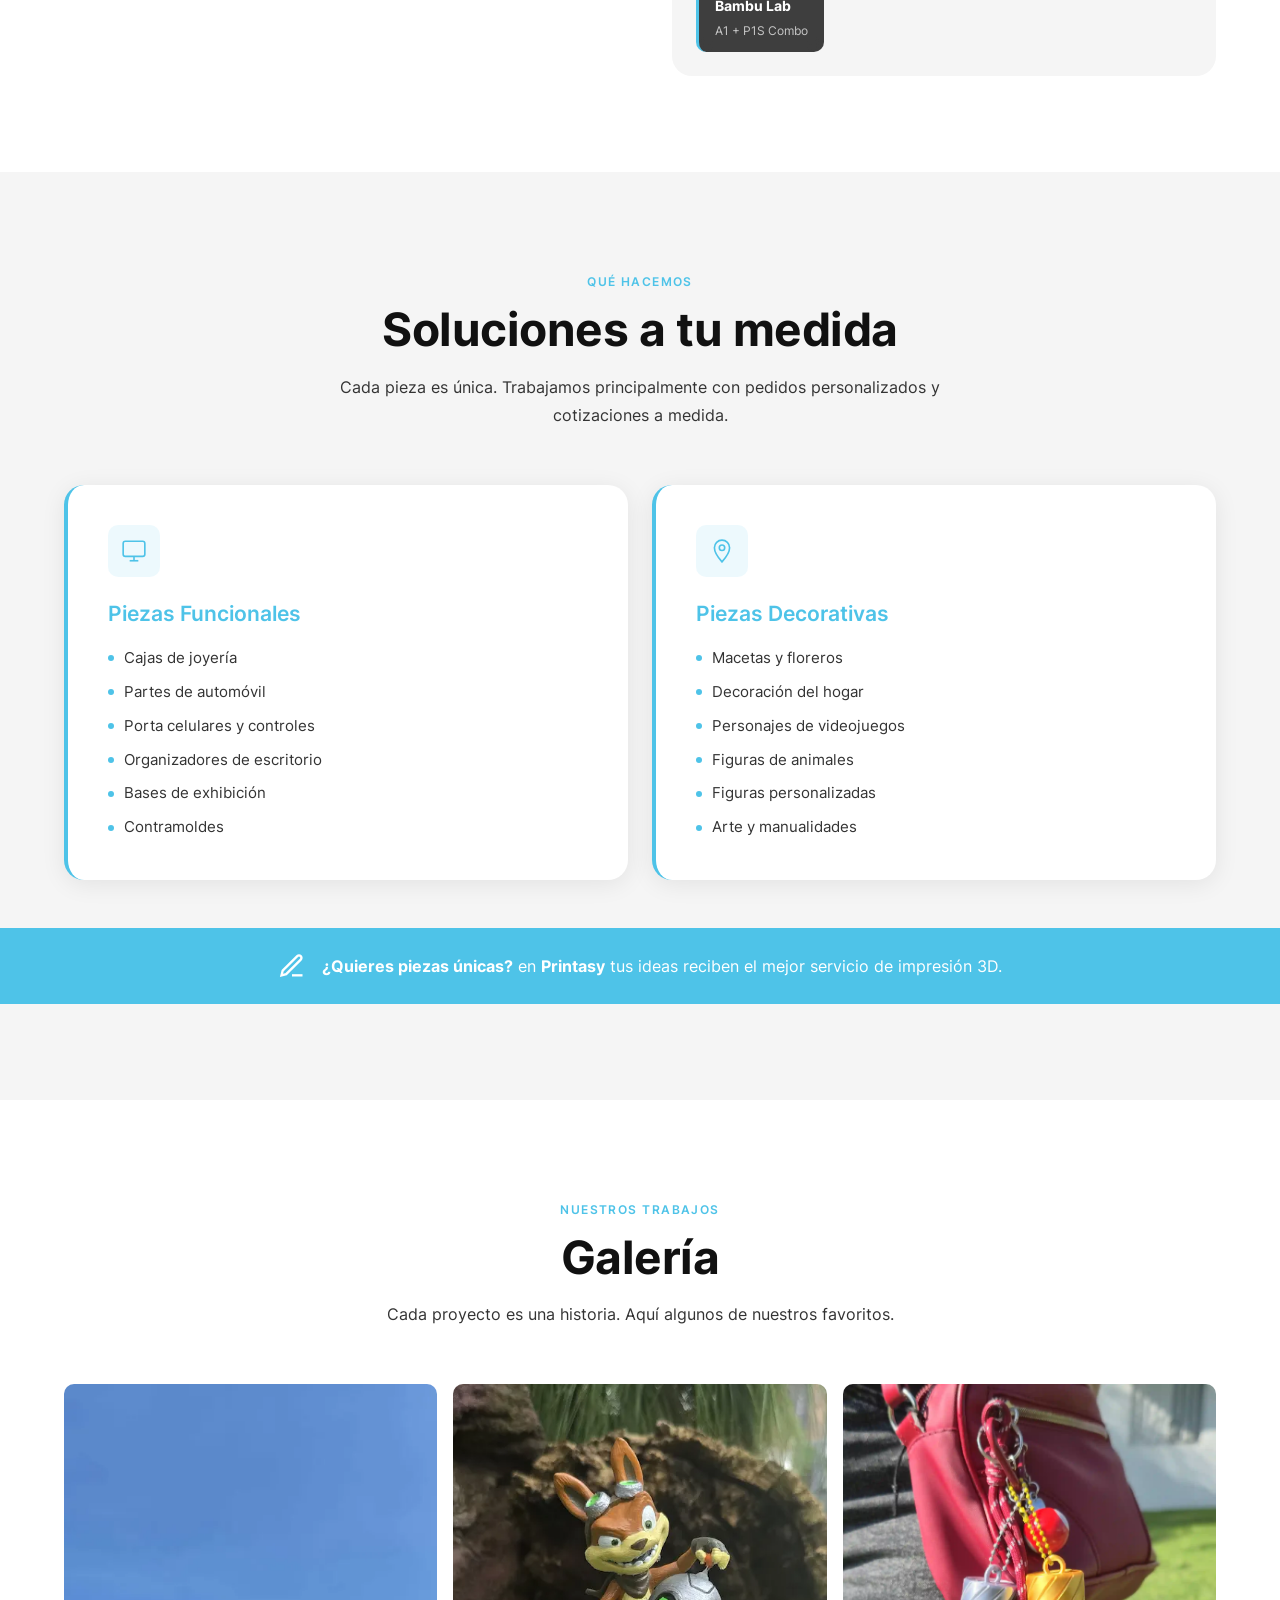
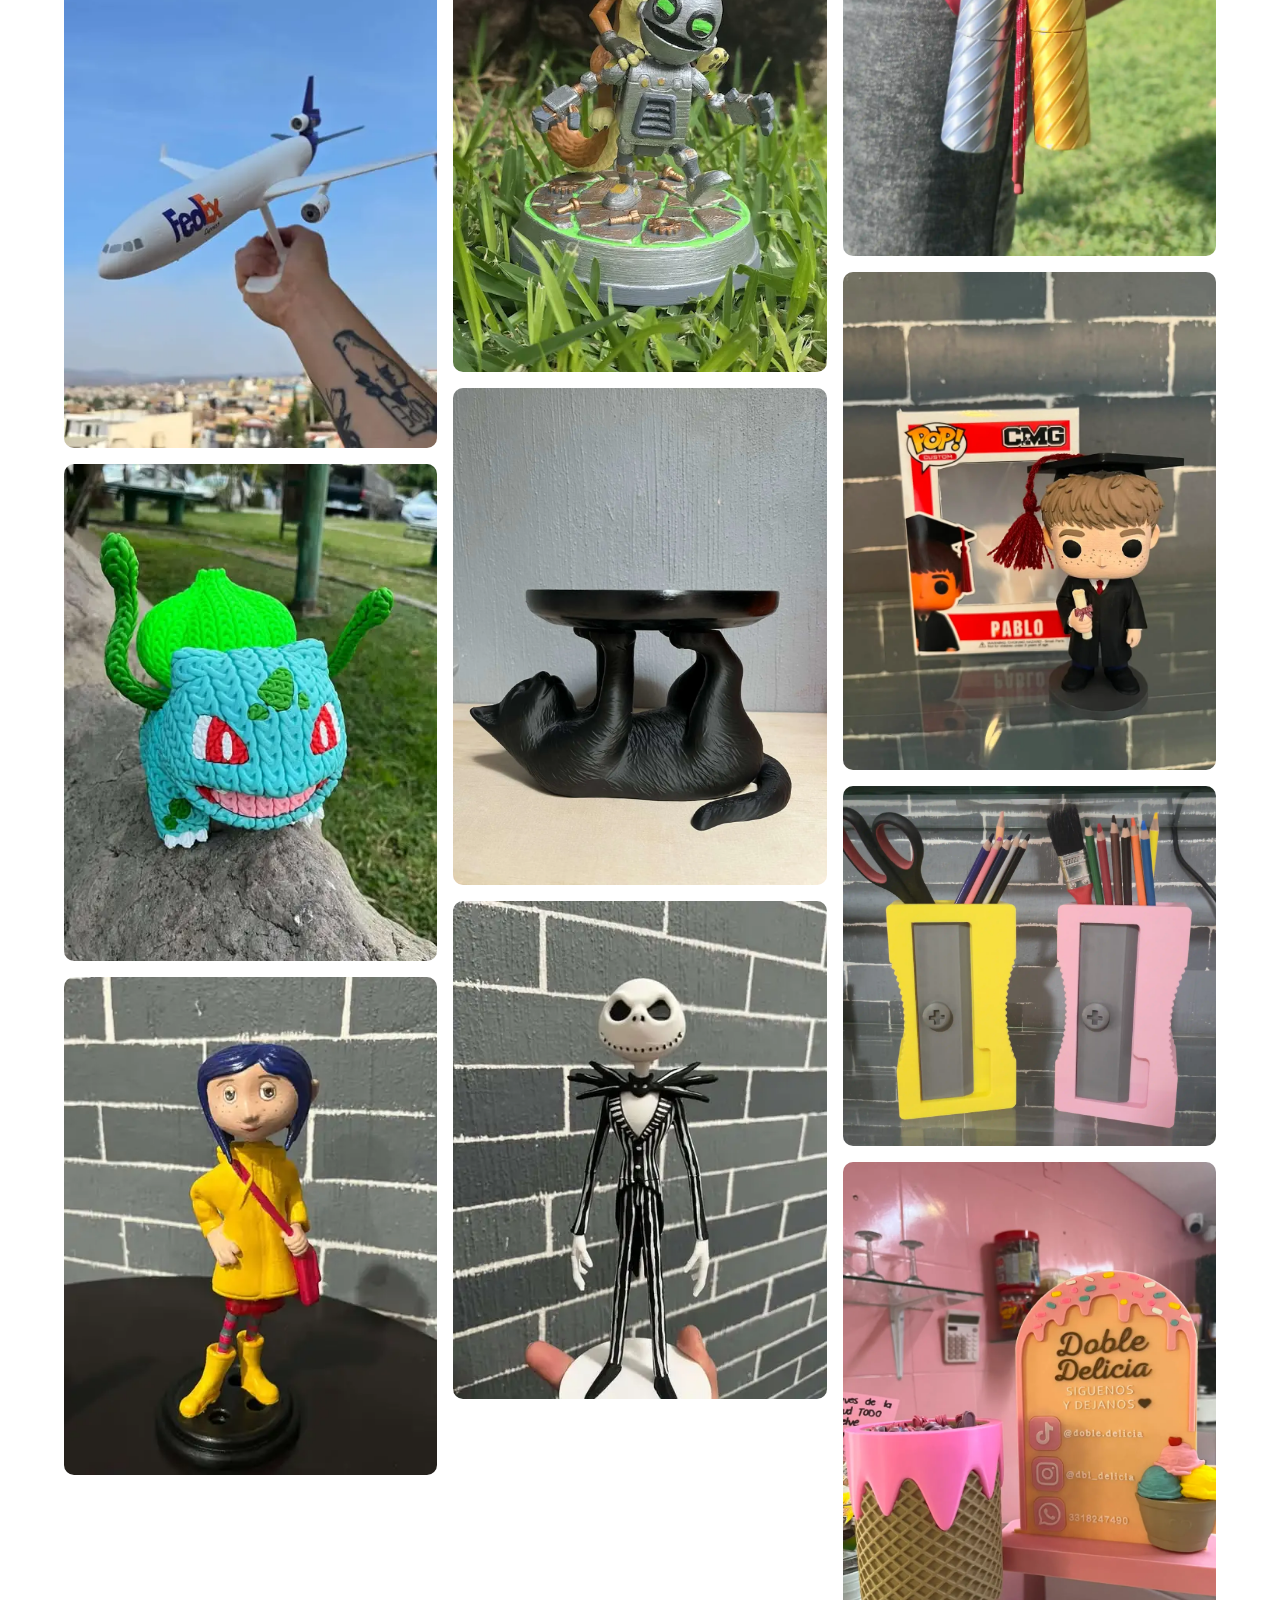
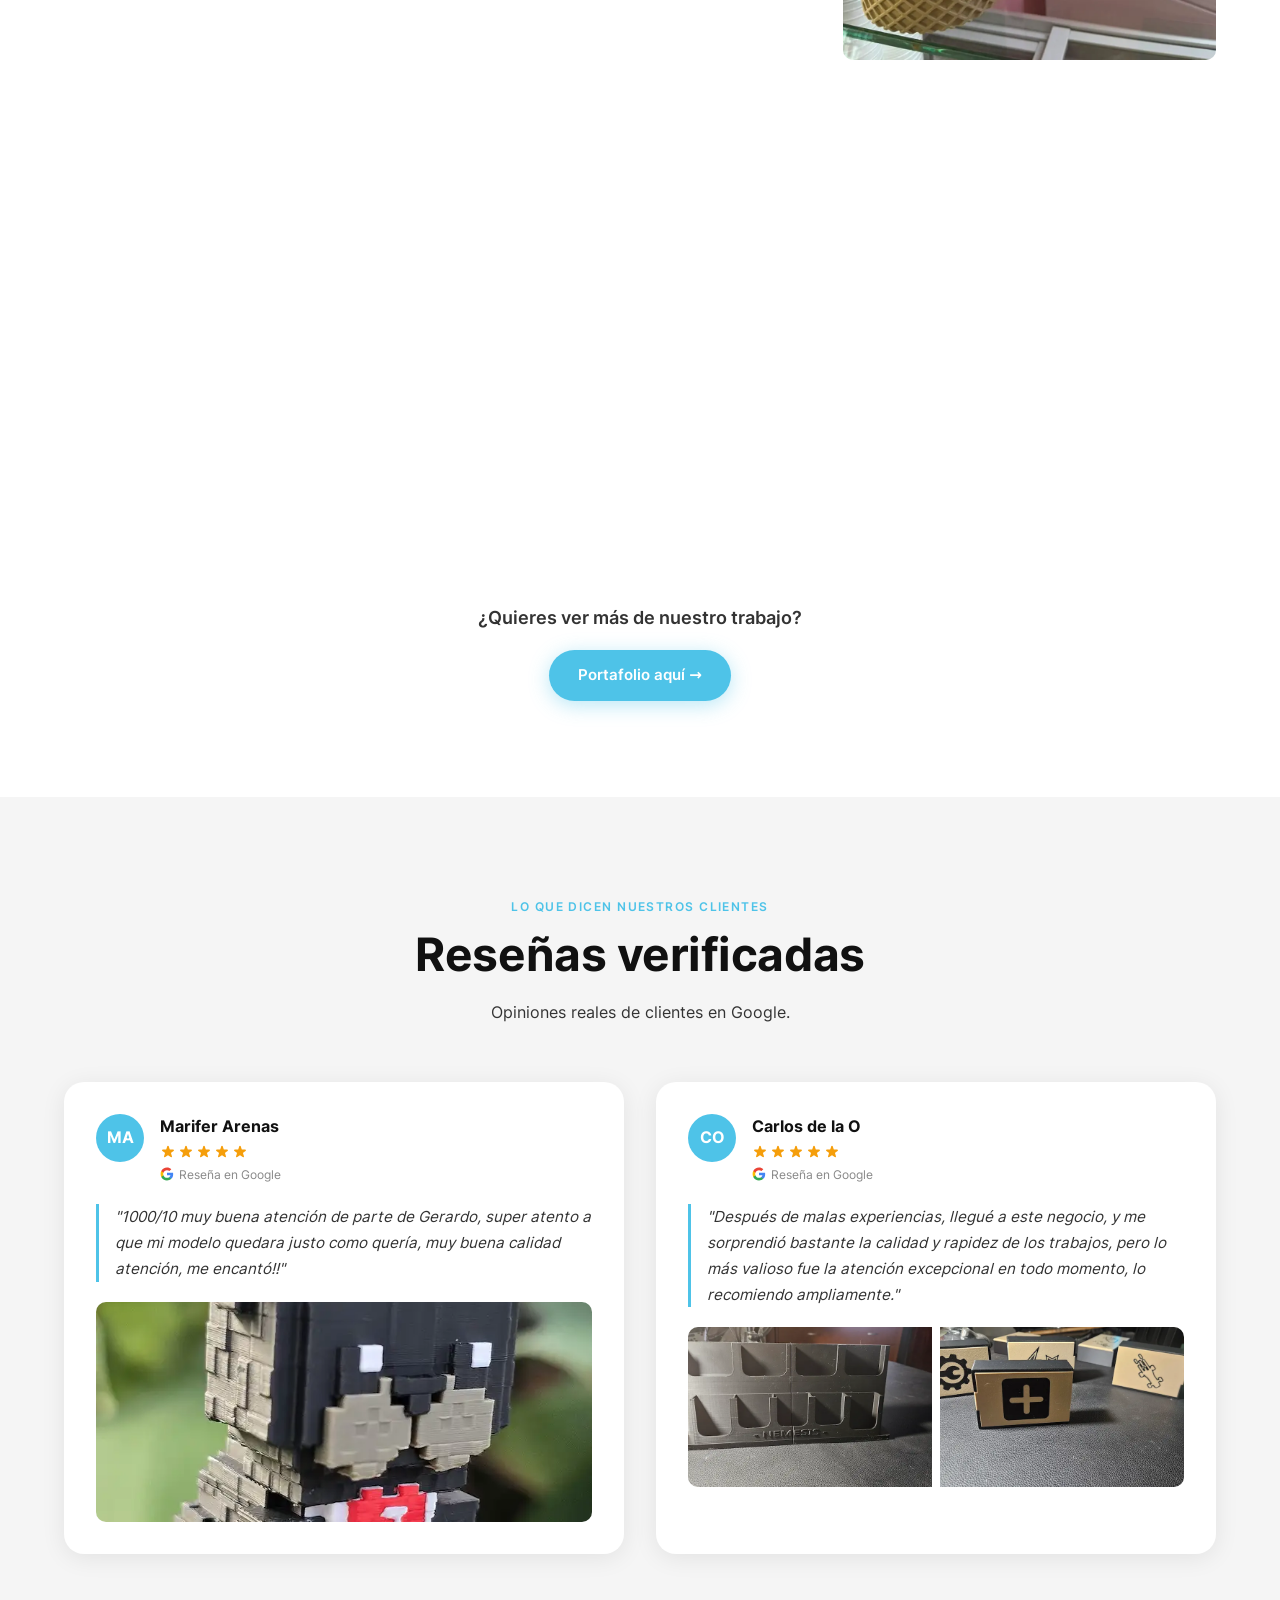
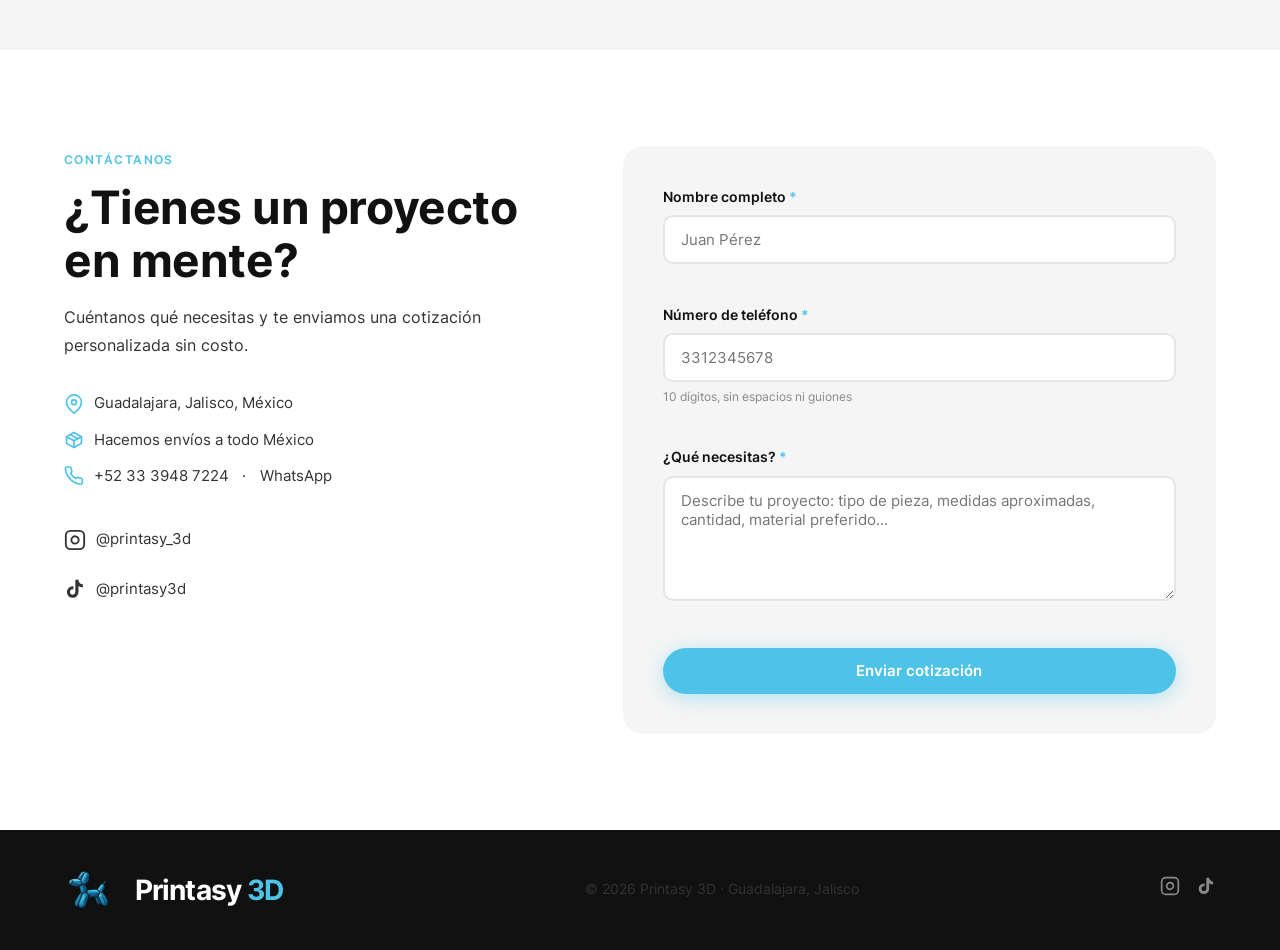
==== commit bb012ebf: "perf: self-host Inter, elimina cadena Google Fonts y forced reflow - fonts/: agrega inter-400/600/70" ====
--- a/index.html
+++ b/index.html
@@ -28,12 +28,10 @@
   <meta name="theme-color" content="#4ec3e8">
   <meta name="google-site-verification" content="0jd_Glk3VCKpg9y3BnyBruNtOGjsPo1f1Rxn95Z9E9U" />
 
-  <link rel="preconnect" href="https://fonts.googleapis.com">
-  <link rel="preconnect" href="https://fonts.gstatic.com" crossorigin>
-  <link href="https://fonts.googleapis.com/css2?family=Inter:wght@400;600;700&display=swap" rel="stylesheet">
-
+  <link rel="preload" href="fonts/inter-400.woff2" as="font" type="font/woff2" crossorigin>
+  <link rel="preload" href="fonts/inter-700.woff2" as="font" type="font/woff2" crossorigin>
+  <link rel="stylesheet" href="css/styles.css">
   <script src="https://cdn.jsdelivr.net/npm/@emailjs/browser@4/dist/email.min.js" defer></script>
-  <link rel="stylesheet" href="css/styles.css">
 </head>
 <body>
 
--- a/css/styles.css
+++ b/css/styles.css
@@ -1,3 +1,28 @@
+/* ===========================
+   FUENTE INTER — self-hosted
+   =========================== */
+@font-face {
+  font-family: 'Inter';
+  src: url('../fonts/inter-400.woff2') format('woff2');
+  font-weight: 400;
+  font-style: normal;
+  font-display: swap;
+}
+@font-face {
+  font-family: 'Inter';
+  src: url('../fonts/inter-600.woff2') format('woff2');
+  font-weight: 600;
+  font-style: normal;
+  font-display: swap;
+}
+@font-face {
+  font-family: 'Inter';
+  src: url('../fonts/inter-700.woff2') format('woff2');
+  font-weight: 700;
+  font-style: normal;
+  font-display: swap;
+}
+
 /* ===========================
    VARIABLES & RESET
    =========================== */
